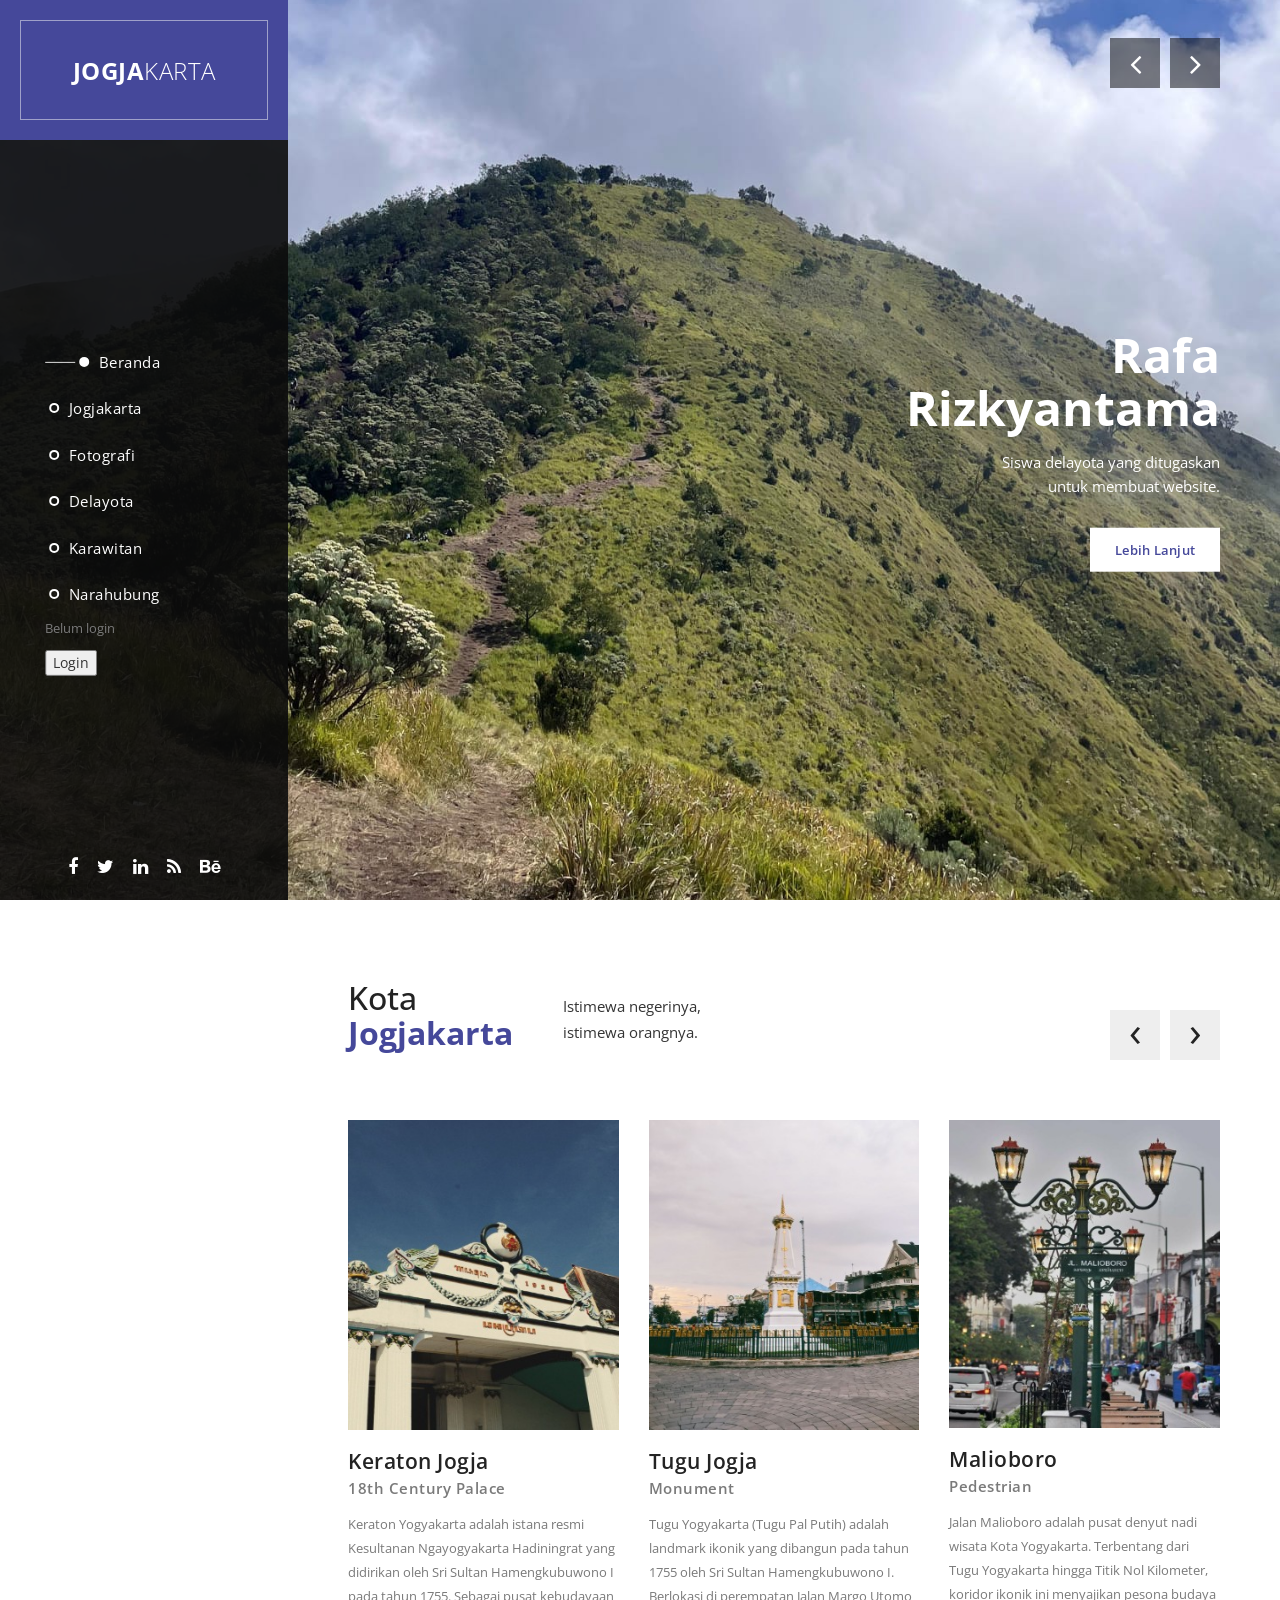
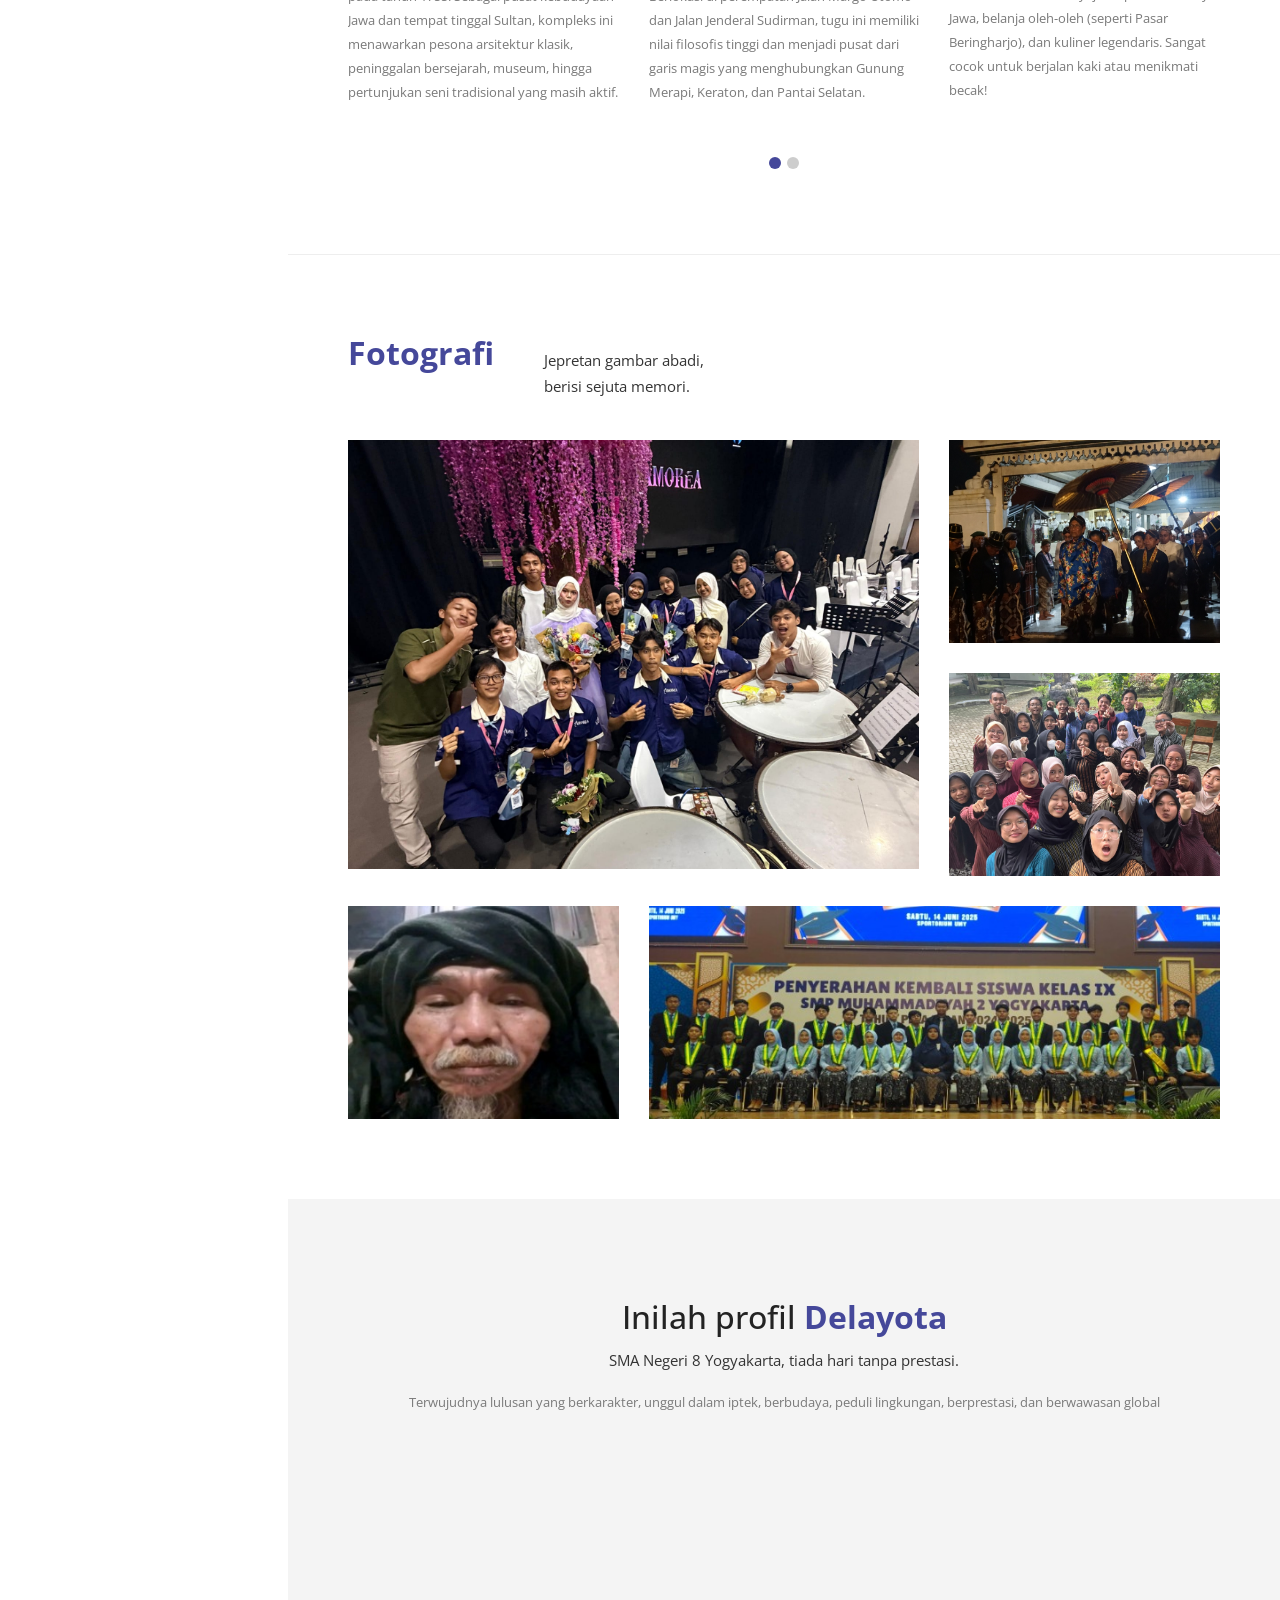
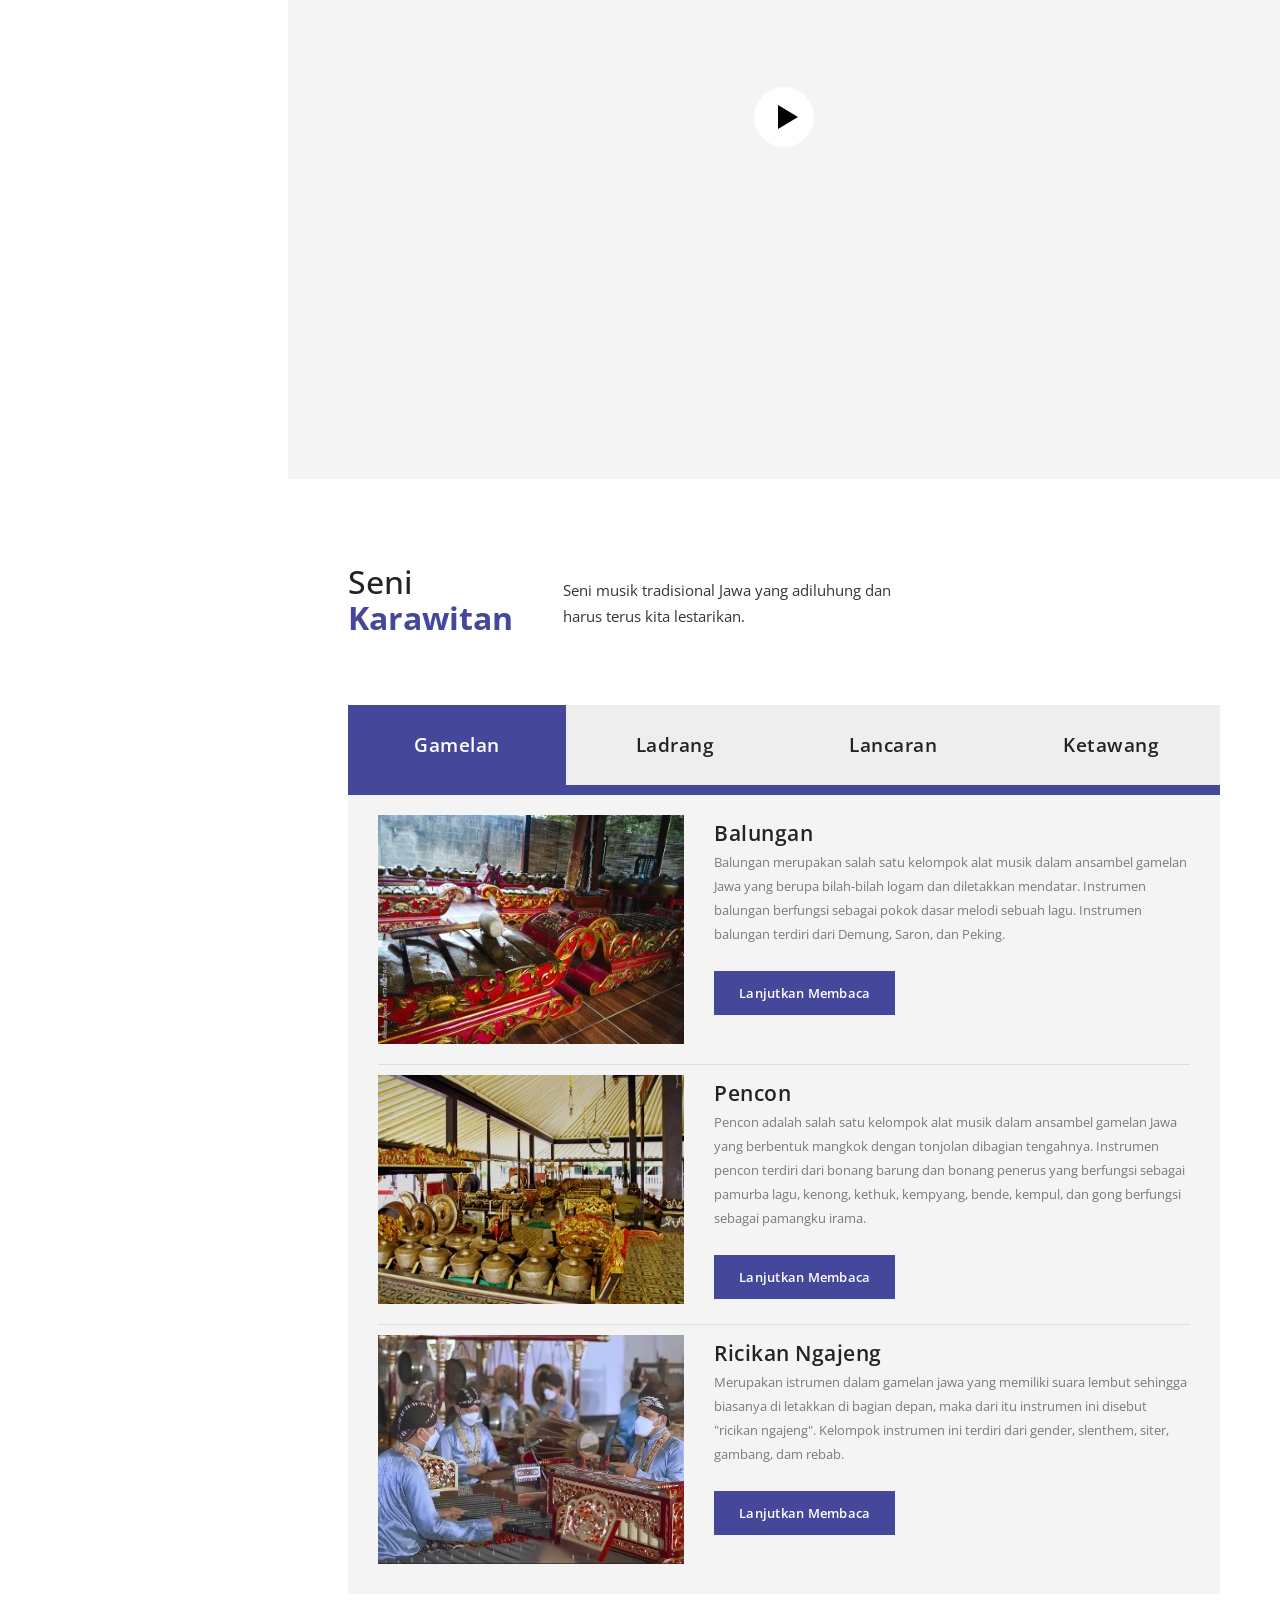
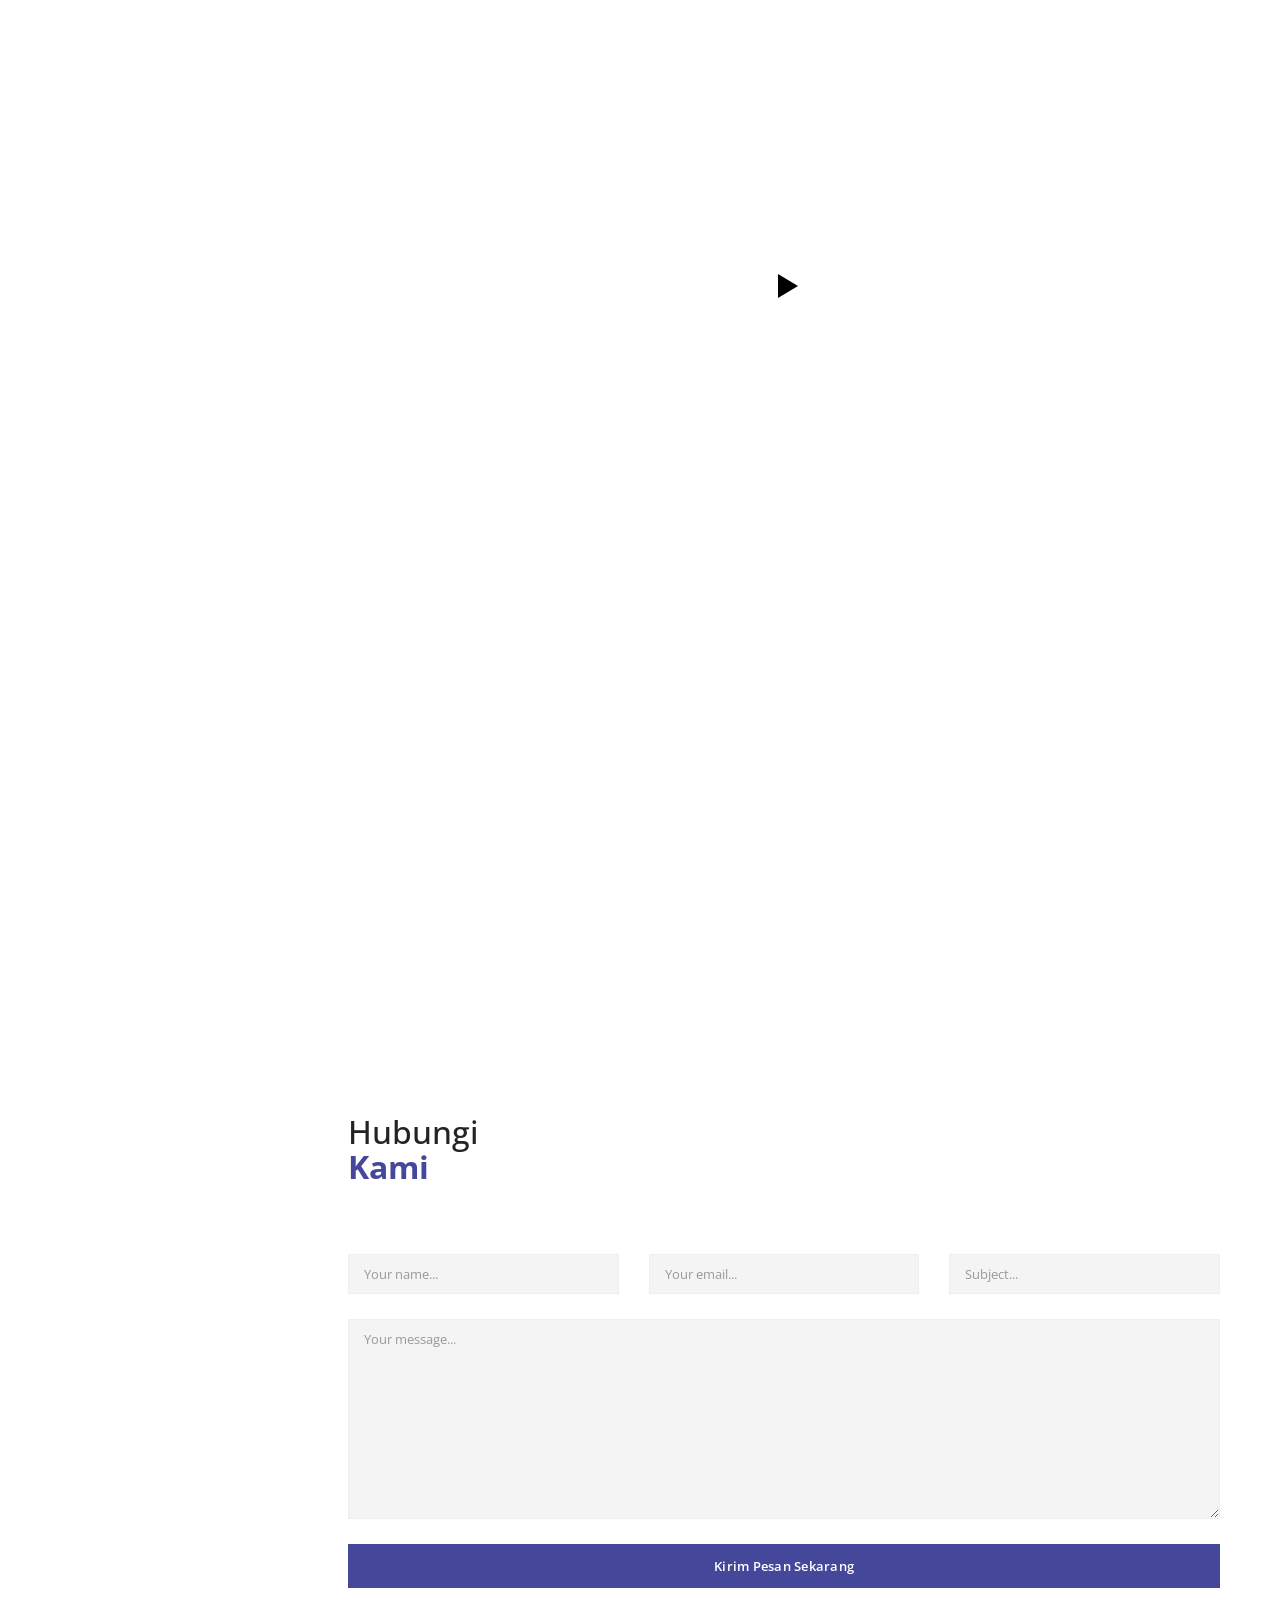
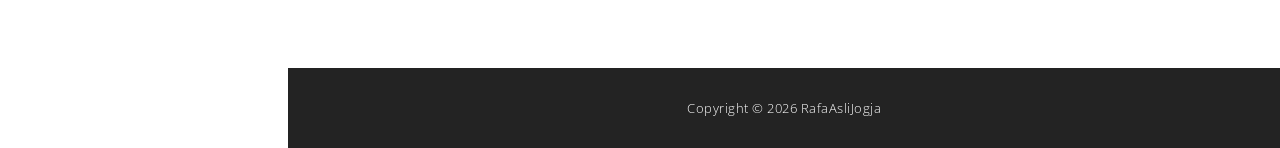
==== index.html @ 8f75efd8 "Update index.html" ====
<!DOCTYPE html>
<html>
    <head>
        <meta charset="utf-8">
        <meta http-equiv="X-UA-Compatible" content="IE=edge,chrome=1">
        <title>RafaAsliJogja</title>
        <link rel="icon" type="image/png" href="img/muhammadiyahhijau.png">
		
        <meta name="description" content="">
        <meta name="viewport" content="width=device-width, initial-scale=1">
        <link rel="apple-touch-icon" href="apple-touch-icon.png">

        <link rel="stylesheet" href="css/bootstrap.min.css">
        <link rel="stylesheet" href="css/bootstrap-theme.min.css">
        <link rel="stylesheet" href="css/fontAwesome.css">
        <link rel="stylesheet" href="css/light-box.css">
        <link rel="stylesheet" href="css/owl-carousel.css">
        <link rel="stylesheet" href="css/templatemo-style.css">

        <link href="https://fonts.googleapis.com/css?family=Open+Sans:300,400,600,700,800" rel="stylesheet">

        <script src="js/vendor/modernizr-2.8.3-respond-1.4.2.min.js"></script>
    </head>

<body>



        <header class="nav-down responsive-nav hidden-lg hidden-md">
            <button type="button" id="nav-toggle" class="navbar-toggle" data-toggle="collapse" data-target="#main-nav">
                <span class="sr-only">Toggle navigation</span>
                <span class="icon-bar"></span>
                <span class="icon-bar"></span>
                <span class="icon-bar"></span>
            </button>
            <!--/.navbar-header-->
            <div id="main-nav" class="collapse navbar-collapse">
                <nav>
                    <ul class="nav navbar-nav">
                        <li><a href="#top">Beranda</a></li>
                        <li><a href="#featured">Jogjakarta</a></li>
                        <li><a href="#projects">Fotografi</a></li>
                        <li><a href="#video">Delayota</a></li>
                        <li><a href="#blog">Karawitan</a></li>
						<li><a href="#contact">Nara Hubung</a></li>
                    </ul>
                </nav>
            </div>
        </header>

        <div class="sidebar-navigation hidde-sm hidden-xs">
            <div class="logo">
                <a href="#">Jogja<em>karta</em></a>
            </div>
            <nav>
                <ul>
                    <li>
                        <a href="#top">
                            <span class="rect"></span>
                            <span class="circle"></span>
                            Beranda
                        </a>
                    </li>
                    <li>
                        <a href="#featured">
                            <span class="rect"></span>
                            <span class="circle"></span>
                            Jogjakarta
                        </a>
                    </li>
                    <li>
                        <a href="#projects">
                            <span class="rect"></span>
                            <span class="circle"></span>
                            Fotografi
                        </a>
                    </li>
                    <li>
                        <a href="#video">
                            <span class="rect"></span>
                            <span class="circle"></span>
                            Delayota
                        </a>
                    </li>
                    <li>
                        <a href="#blog">
                            <span class="rect"></span>
                            <span class="circle"></span>
                            Karawitan
                        </a>
                    </li>
                    <li>
                        <a href="#contact">
                            <span class="rect"></span>
                            <span class="circle"></span>
                            Narahubung
                        </a>
                    </li>
					<p id="userInfo">Belum login</p>
					<div id="authArea">
						<button onclick="goLogin()" class="naav-cta">Login</button>
					</div>
				</ul>
            </nav>
            <ul class="social-icons">
                <li><a href="#"><i class="fa fa-facebook"></i></a></li>
                <li><a href="#"><i class="fa fa-twitter"></i></a></li>
                <li><a href="#"><i class="fa fa-linkedin"></i></a></li>
                <li><a href="#"><i class="fa fa-rss"></i></a></li>
                <li><a href="#"><i class="fa fa-behance"></i></a></li>
            </ul>
        </div>

        <div class="slider">
            <div class="Modern-Slider content-section" id="top">
                <!-- Item -->
                <div class="item item-1">
                    <div class="img-fill">
                    <div class="image"></div>
                    <div class="info">
                        <div>
                          <h1>Rafa<br>Rizkyantama</h1>
                          <p>Siswa delayota yang ditugaskan
							  <br>untuk membuat website.</p>
                          <div class="white-button button">
                              <a href="#featured">Lebih lanjut</a>
                          </div>
                        </div>
                        </div>
                    </div>
                </div>
                <!-- // Item -->
                <!-- Item -->
                <div class="item item-2">
                    <div class="img-fill">
                        <div class="image"></div>
                        <div class="info">
                        <div>
                          <h1>Memayu Hayuning<br>Bawana</h1>
                          <p>Sebuah pandangan hidup orang Jawa.</p>
                          
                          <div class="white-button button">
                              <a href="#featured">Lebih lanjut</a>
                          </div>
                        </div>
                        </div>
                    </div>
                </div>
                <!-- // Item -->
                <!-- Item -->
                <div class="item item-3">
                    <div class="img-fill">
                        <div class="image"></div>
                        <div class="info">
                        <div>
                          <h1>Delayota</h1>
                          <p>Sekolahku tercinta</p>
                          
                          <div class="white-button button">
                              <a href="#featured">Lebih lanjut</a>
                          </div>
                        </div>
                        </div>
                    </div>
                </div>
                <!-- // Item -->
            </div>
        </div>


        <div class="page-content">
            <section id="featured" class="content-section">
                <div class="section-heading">
                    <h1>Kota<br><em>Jogjakarta</em></h1>
                    <p>Istimewa negerinya, 
                    <br>istimewa orangnya.</p>
                </div>
                <div class="section-content">
                    <div class="owl-carousel owl-theme">
                        <div class="item">
                            <div class="image">
                                <img src="img/keraton.jpg" alt="">
                                <div class="featured-button button">
                                    <a href="#projects">Lanjutkan membaca</a>
                                </div>
                            </div>
                            <div class="text-content">
                                <h4>Keraton Jogja</h4>
                                <span>18th Century Palace</span>
                                <p>Keraton Yogyakarta adalah istana resmi Kesultanan Ngayogyakarta Hadiningrat yang didirikan oleh Sri Sultan Hamengkubuwono I pada tahun 1755. Sebagai pusat kebudayaan Jawa dan tempat tinggal Sultan, kompleks ini menawarkan pesona arsitektur klasik, peninggalan bersejarah, museum, hingga pertunjukan seni tradisional yang masih aktif.</p>
                            </div>
                        </div>
                        <div class="item">
                            <div class="image">
                                <img src="img/tugu.jpg" alt="">
                                <div class="featured-button button">
                                    <a href="#projects">Lanjutkan membaca</a>
                                </div>
                            </div>
                            <div class="text-content">
                                <h4>Tugu Jogja</h4>
                                <span>Monument</span>
                                <p>Tugu Yogyakarta (Tugu Pal Putih) adalah landmark ikonik yang dibangun pada tahun 1755 oleh Sri Sultan Hamengkubuwono I. Berlokasi di perempatan Jalan Margo Utomo dan Jalan Jenderal Sudirman, tugu ini memiliki nilai filosofis tinggi dan menjadi pusat dari garis magis yang menghubungkan Gunung Merapi, Keraton, dan Pantai Selatan.</p>
                            </div>
                        </div>
                        <div class="item">
                            <div class="image">
                                <img src="img/malioboro.jpg" alt="">
                                <div class="featured-button button">
                                    <a href="#projects">Lanjutkan membaca</a>
                                </div>
                            </div>
                            <div class="text-content">
                                <h4>Malioboro</h4>
                                <span>Pedestrian</span>
                                <p>Jalan Malioboro adalah pusat denyut nadi wisata Kota Yogyakarta. Terbentang dari Tugu Yogyakarta hingga Titik Nol Kilometer, koridor ikonik ini menyajikan pesona budaya Jawa, belanja oleh-oleh (seperti Pasar Beringharjo), dan kuliner legendaris. Sangat cocok untuk berjalan kaki atau menikmati becak!</p>
                            </div>
                        </div>
                        <div class="item">
                            <div class="image">
                                <img src="img/tamansari.jpg" alt="">
                                <div class="featured-button button">
                                    <a href="#projects">Lanjutkan membaca</a>
                                </div>
                            </div>
                            <div class="text-content">
                                <h4>Taman Sari</h4>
                                <span>18th Century Water Palace</span>
                                <p>Istana air megah milik Kesultanan Yogyakarta yang memadukan arsitektur Jawa dan Portugis. Terkenal dengan pemandian kuno yang estetik, lorong bawah tanah yang eksotis, dan Masjid Bawah Tanah (Sumur Gumuling) yang sangat ikonis.</p>
                            </div>
                        </div>
                        <div class="item">
                            <div class="image">
                                <img src="img/vredeburg.jpg" alt="">
                                <div class="featured-button button">
                                    <a href="#projects">Lanjutkan membaca</a>
                                </div>
                            </div>
                            <div class="text-content">
                                <h4>Benteng Vredeburg</h4>
                                <span>Old Dutch Fort</span>
                                <p>Benteng peninggalan era kolonial Belanda yang berdiri megah di ujung Jalan Malioboro. Kini berfungsi sebagai museum yang menyajikan diorama sejarah perjuangan nasional Indonesia, lengkap dengan arsitektur klasik Eropa yang masih terawat asli.</p>
                            </div>
                        </div>
                    </div>
                </div>
            </section>
            <section id="projects" class="content-section">
                <div class="section-heading">
                    <h1><em>Fotografi</em></h1>
                    <p>Jepretan gambar abadi, 
                    <br>berisi sejuta memori.</p>
                </div>
                <div class="section-content">
                    <div class="masonry">
                        <div class="row">
                            <div class="item">
                                <div class="col-md-8">
                                    <a href="img/amorea.jpg" data-lightbox="image"><img src="img/amorea.jpg" alt="image 1"></a>
                                </div>
                            </div>
                            <div class="item second-item">
                                <div class="col-md-4">
                                    <a href="img/ngarsadalem.jpg" data-lightbox="image"><img src="img/ngarsadalem.jpg" alt="image 2"></a>
                                </div>
                            </div>
                            <div class="item">
                                <div class="col-md-4">
                                    <a href="img/gagrak.jpg" data-lightbox="image"><img src="img/gagrak.jpg" alt="image 3"></a>
                                </div>
                            </div>
                            <div class="item">
                                <div class="col-md-4">
                                    <a href="img/mamagufron.jpg" data-lightbox="image"><img src="img/mamagufron.jpg" alt="image 4"></a>
                                </div>
                            </div>
                            <div class="item">
                                <div class="col-md-8">
                                    <a href="img/wisuda_big.jpg" data-lightbox="image"><img src="img/wisudasmp.jpg" alt="image 5"></a>
                                </div>
                            </div>
                        </div>
                    </div>
                </div>            
            </section>
            <section id="video" class="content-section">
                <div class="row">
                    <div class="col-md-12">
                        <div class="section-heading">
                            <h1>Inilah profil <em>Delayota</em></h1>
                            <p>SMA Negeri 8 Yogyakarta, tiada hari tanpa prestasi.</p>
                        </div>
                        <div class="text-content">
                            <p>Terwujudnya lulusan yang berkarakter, unggul dalam iptek, berbudaya, peduli lingkungan, berprestasi, dan berwawasan global</p>
                        </div>
                    </div>
                    <div class="col-md-12">
                        <div class="box-video">
                                <div class="bt-play">Play</div>
                            <div class="video-container">
                                <iframe width="100%" height="520" src="https://www.youtube.com/embed/8gsAJrevSaI?si=qlnhA1T70eA7oLqm" frameborder="0" allowfullscreen="allowfullscreen"></iframe>
                            </div>
                        </div>
                    </div>
            </section>
            <section id="blog" class="content-section">
                <div class="section-heading">
                    <h1>Seni<br><em>Karawitan</em></h1>
                    <p>Seni musik tradisional Jawa yang adiluhung dan
                    <br>harus terus kita lestarikan.</p>
				</div>
                <div class="section-content">
                    <div class="tabs-content">
                        <div class="wrapper">
                            <ul class="tabs clearfix" data-tabgroup="first-tab-group">
                              <li><a href="#tab1" class="active">Gamelan</a></li>
                              <li><a href="#tab2">Ladrang</a></li>
                              <li><a href="#tab3">Lancaran</a></li>
                              <li><a href="#tab4">Ketawang</a></li>
                            </ul>
                            <section id="first-tab-group" class="tabgroup">
                                <div id="tab1">
                                    <ul>
                                        <li>
                                            <div class="item">
                                                <img src="img/balungan.jpg" alt="">
                                                <div class="text-content">
                                                    <h4>Balungan</h4>
                                                    
                                                    <p>Balungan merupakan salah satu kelompok alat musik dalam ansambel gamelan Jawa yang berupa bilah-bilah logam dan diletakkan mendatar. Instrumen balungan berfungsi sebagai pokok dasar melodi sebuah lagu. Instrumen balungan terdiri dari Demung, Saron, dan Peking.</p>
                                                    
                                                    <div class="accent-button button">
                                                        <a href="#contact">lanjutkan membaca</a>
                                                    </div>
                                                </div>
                                            </div>
                                        </li>
                                        <li>
                                            <div class="item">
                                                <img src="img/pencon.jpg" alt="">
                                                <div class="text-content">
                                                    <h4>Pencon</h4>
                                                    
                                                    <p>Pencon adalah salah satu kelompok alat musik dalam ansambel gamelan Jawa yang berbentuk mangkok dengan tonjolan dibagian tengahnya. Instrumen pencon terdiri dari bonang barung dan bonang penerus yang berfungsi sebagai pamurba lagu, kenong, kethuk, kempyang, bende, kempul, dan gong berfungsi sebagai pamangku irama.</p>
                                                    
                                                    <div class="accent-button button">
                                                        <a href="#contact">lanjutkan membaca</a>
                                                    </div>
                                                </div>
                                            </div>
                                        </li>
                                        <li>
                                            <div class="item">
                                                <img src="img/ricikan_ngajeng.jpg" alt="">
                                                <div class="text-content">
                                                    <h4>Ricikan Ngajeng</h4>
                                                    
                                                    <p>Merupakan istrumen dalam gamelan jawa yang memiliki suara lembut sehingga biasanya di letakkan di bagian depan, maka dari itu instrumen ini disebut "ricikan ngajeng". Kelompok instrumen ini terdiri dari gender, slenthem, siter, gambang, dam rebab.</p>
                                                    
                                                    <div class="accent-button button">
                                                        <a href="#contact">lanjutkan membaca</a>
                                                    </div>
                                                </div>
                                            </div>
                                        </li>
                                    </ul>
                                </div>
                                <div id="tab2">
                                    <ul>
                                        <li>
                                            <div class="item">
                                                <img src="img/blog_3.jpg" alt="">
                                                <div class="text-content">
                                                    <h4>Ladrang Wilujeng</h4>
                                                    
                                                    <p>Ladrang wilujeng atau Ladrang Slamet merupakan salah satu gending yang populer dalam seni karawitan Jawa. Ladrang Wilujeng biasanya di mainkan pada awal dimulainya suatu acara. Ladrang Wilujeng memiliki makna sebagai doa dan harapan atas keselamatan dan kelancaran suatu acara dari awal sampai akhir.</p>
                                                    
                                                    <div class="accent-button button">
                                                        <a href="#contact">Lanjutkan membaca</a>
                                                    </div>
                                                </div>
                                            </div>
                                        </li>
                                        <li>
                                            <div class="item">
                                                <img src="img/blog_1.jpg" alt="">
                                                <div class="text-content">
                                                    <h4>Ladrang Kumandhang</h4>
                                                    
                                                    <p>Ladrang Kumandhang merupakan salah satu Gendhing Soran gagrag(gaya) Yogyakarta, yaitu gendhing yang dimainkan dengan volume keras(soran) dan energik. Ladrang Kumandhang biasa dimainkan pada pembukaan pertunjukan wayang atau pembuka suatu acara.</p>
                                                    
                                                    <div class="accent-button button">
                                                        <a href="#contact">Lanjutkan membaca</a>
                                                    </div>
                                                </div>
                                            </div>
                                        </li>
                                        <li>
                                            <div class="item">
                                                <img src="img/blog_2.jpg" alt="">
                                                <div class="text-content">
                                                    <h4>Ladrang Ayun-Ayun Gobyog</h4>
                                                    
                                                    <p>Ladrang Ayun-Ayun Gobyog merupakan gendhing untuk iringan tari Golek Ayun-Ayun gagrak(gaya) Yogyakarta. Gending ini menyimbolkan fase peralihan seorang gadis remaja menuju kedewasaan yang anggun.</p>
                                                    
                                                    <div class="accent-button button">
                                                        <a href="#contact">Lanjutkan membaca</a>
                                                    </div>
                                                </div>
                                            </div>
                                        </li>
                                    </ul>
                                </div>
                                <div id="tab3">
                                    <ul>
                                        <li>
                                            <div class="item">
                                                <img src="img/blog_2.jpg" alt="">
                                                <div class="text-content">
                                                    <h4>Lancaran Manyar Sewu</h4>
                                                    <span>26 May 2018</span>
                                                    <p>Nam vel egestas nisi. Nullam lobortis magna at enim venenatis luctus. Nam finibus, mauris eu dictum iaculis, dolor tortor cursus quam, in volutpat augue lectus sed magna. Integer mollis lorem quis ipsum maximus finibus.</p>
                                                    
                                                    <div class="accent-button button">
                                                        <a href="#contact">Continue Reading</a>
                                                    </div>
                                                </div>
                                            </div>
                                        </li>
                                        <li>
                                            <div class="item">
                                                <img src="img/blog_1.jpg" alt="">
                                                <div class="text-content">
                                                    <h4>Lancaran Jogja Istimewa</h4>
                                                    <span>22 May 2018</span>
                                                    <p>Nam vel egestas nisi. Nullam lobortis magna at enim venenatis luctus. Nam finibus, mauris eu dictum iaculis, dolor tortor cursus quam, in volutpat augue lectus sed magna. Integer mollis lorem quis ipsum maximus finibus.</p>
                                                    
                                                    <div class="accent-button button">
                                                        <a href="#contact">Continue Reading</a>
                                                    </div>
                                                </div>
                                            </div>
                                        </li>
                                        <li>
                                            <div class="item">
                                                <img src="img/blog_3.jpg" alt="">
                                                <div class="text-content">
                                                    <h4>Lancaran Kuwi Opo Kuwi</h4>
                                                    <span>8 May 2018</span>
                                                    <p>Nam vel egestas nisi. Nullam lobortis magna at enim venenatis luctus. Nam finibus, mauris eu dictum iaculis, dolor tortor cursus quam, in volutpat augue lectus sed magna. Integer mollis lorem quis ipsum maximus finibus.</p>
                                                    
                                                    <div class="accent-button button">
                                                        <a href="#contact">Continue Reading</a>
                                                    </div>
                                                </div>
                                            </div>
                                        </li>
                                    </ul>
                                </div>
                                <div id="tab4">
                                    <ul>
                                        <li>
                                            <div class="item">
                                                <img src="img/blog_1.jpg" alt="">
                                                <div class="text-content">
                                                    <h4>Ketawang Ibu Pretiwi</h4>
                                                   
                                                    <p>Nam vel egestas nisi. Nullam lobortis magna at enim venenatis luctus. Nam finibus, mauris eu dictum iaculis, dolor tortor cursus quam, in volutpat augue lectus sed magna. Integer mollis lorem quis ipsum maximus finibus.</p>
                                                    
                                                    <div class="accent-button button">
                                                        <a href="#contact">Lanjutkan membaca</a>
                                                    </div>
                                                </div>
                                            </div>
                                        </li>                                
                                        <li>
                                            <div class="item">
                                                <img src="img/blog_3.jpg" alt="">
                                                <div class="text-content">
                                                    <h4>Ketawang Ilir-Ilir</h4>
                                                    
                                                    <p>Nam vel egestas nisi. Nullam lobortis magna at enim venenatis luctus. Nam finibus, mauris eu dictum iaculis, dolor tortor cursus quam, in volutpat augue lectus sed magna. Integer mollis lorem quis ipsum maximus finibus.</p>
                                                    
                                                    <div class="accent-button button">
                                                        <a href="#contact">Lanjutkan membaca</a>
                                                    </div>
                                                </div>
                                            </div>
                                        </li>
                                        <li>
                                            <div class="item">
                                                <img src="img/blog_2.jpg" alt="">
                                                <div class="text-content">
                                                    <h4>Ketawang Mijil Wigaringtyas</h4>
                                                    
                                                    <p>Nam vel egestas nisi. Nullam lobortis magna at enim venenatis luctus. Nam finibus, mauris eu dictum iaculis, dolor tortor cursus quam, in volutpat augue lectus sed magna. Integer mollis lorem quis ipsum maximus finibus.</p>
                                                    
                                                    <div class="accent-button button">
                                                        <a href="#contact">Lanjutkan membaca</a>
                                                    </div>
                                                </div>
                                            </div>
                                        </li>
                                    </ul>
                                </div>
                            </section> 
                        </div>
                    </div>
                </div>				
                    <div class="col-md-12">
                        <div class="box-video">
                                <div class="bt-play">Play</div>
                            <div class="video-container">
                                <iframe width="100%" height="520" src="https://www.youtube.com/embed/fCWLRla1lG8?si=0CQw1KH1g1Nfdl5b&amp;controls=0&amp;start=105" title="YouTube video player" frameborder="0" allow="accelerometer; autoplay; clipboard-write; encrypted-media; gyroscope; picture-in-picture; web-share" referrerpolicy="strict-origin-when-cross-origin" allowfullscreen></iframe>
                            </div>
                        </div>
                    </div>
            </section>
            <section id="contact" class="content-section">
                <div id="map">
                
                	<!-- How to change your own map point
                           1. Go to Google Maps
                           2. Click on your location point
                           3. Click "Share" and choose "Embed map" tab
                           4. Copy only URL and paste it within the src="" field below
                    -->
                    <iframe src="https://www.google.com/maps/embed?pb=!1m18!1m12!1m3!1d1079.2291416010846!2d110.39520423513947!3d-7.800545839075874!2m3!1f0!2f0!3f0!3m2!1i1024!2i768!4f13.1!3m3!1m2!1s0x2e7a57669d43fe55%3A0x75fae1bb400d4da5!2sSMA%20Negeri%208%20Yogyakarta!5e1!3m2!1sen!2sid!4v1780048099627!5m2!1sen!2sid" width="100%" height="400px" frameborder="0" style="border:0" allowfullscreen></iframe>
                </div>
                <div id="contact-content">
                    <div class="section-heading">
                        <h1>Hubungi<br><em>Kami</em></h1>
                        
                        
                    </div>
                    <div class="section-content">
                        <form id="contact" action="#" method="post">
                            <div class="row">
                                <div class="col-md-4">
                                  <fieldset>
                                    <input name="name" type="text" class="form-control" id="name" placeholder="Your name..." required="">
                                  </fieldset>
                                </div>
                                <div class="col-md-4">
                                  <fieldset>
                                    <input name="email" type="email" class="form-control" id="email" placeholder="Your email..." required="">
                                  </fieldset>
                                </div>
                                 <div class="col-md-4">
                                  <fieldset>
                                    <input name="subject" type="text" class="form-control" id="subject" placeholder="Subject..." required="">
                                  </fieldset>
                                </div>
                                <div class="col-md-12">
                                  <fieldset>
                                    <textarea name="message" rows="6" class="form-control" id="message" placeholder="Your message..." required=""></textarea>
                                  </fieldset>
                                </div>
                                <div class="col-md-12">
                                  <fieldset>
                                    <button type="submit" id="form-submit" class="btn">Kirim pesan sekarang</button>
                                  </fieldset>
                                </div>
                            </div>
                        </form>
                    </div>
                </div>
            </section>
            <section class="footer">
                <p>Copyright &copy; 2026 RafaAsliJogja</p>
            </section>
        </div>

    <script src="https://ajax.googleapis.com/ajax/libs/jquery/1.11.2/jquery.min.js"></script>
    <script>window.jQuery || document.write('<script src="js/vendor/jquery-1.11.2.min.js"><\/script>')</script>

    <script src="js/vendor/bootstrap.min.js"></script>
    
    <script src="js/plugins.js"></script>
    <script src="js/main.js"></script>

    <script>
        // Hide Header on on scroll down
        var didScroll;
        var lastScrollTop = 0;
        var delta = 5;
        var navbarHeight = $('header').outerHeight();

        $(window).scroll(function(event){
            didScroll = true;
        });

        setInterval(function() {
            if (didScroll) {
                hasScrolled();
                didScroll = false;
            }
        }, 250);

        function hasScrolled() {
            var st = $(this).scrollTop();
            
            // Make sure they scroll more than delta
            if(Math.abs(lastScrollTop - st) <= delta)
                return;
            
            // If they scrolled down and are past the navbar, add class .nav-up.
            // This is necessary so you never see what is "behind" the navbar.
            if (st > lastScrollTop && st > navbarHeight){
                // Scroll Down
                $('header').removeClass('nav-down').addClass('nav-up');
            } else {
                // Scroll Up
                if(st + $(window).height() < $(document).height()) {
                    $('header').removeClass('nav-up').addClass('nav-down');
                }
            }
            
            lastScrollTop = st;
        }
    </script>

    <script src="http://ajax.googleapis.com/ajax/libs/jquery/1.10.2/jquery.min.js" type="text/javascript"></script>
    <script src="login/js/welcome.js"></script>
</body>
</html>
---- css/light-box.css ----
/* LIGHT BOX */

body:after {
  content: url(../img/close.png) url(../img/loading.gif) url(../img/prev.png) url(../img/next.png);
  display: none;
}

body.lb-disable-scrolling {
  overflow: hidden;
}

.lightboxOverlay {
  position: absolute;
  top: 0;
  left: 0;
  z-index: 99999;
  background-color: black;
  filter: progid:DXImageTransform.Microsoft.Alpha(Opacity=80);
  opacity: 0.8;
  display: none;
}

.lightbox {
  position: absolute;
  margin-top: 0%;
  left: 0;
  width: 100%;
  z-index: 100000;
  text-align: center;
  line-height: 0;
  font-weight: normal;
}

.lightbox .lb-image {
  display: block;
  height: auto;
  max-width: inherit;
  max-height: none;
  border-radius: 5px;

  /* Image border */
  border: 10px solid white;
}

.lightbox a img {
  border: none;
}

.lb-outerContainer {
  position: relative;
  *zoom: 1;
  width: 250px;
  height: 250px;
  margin: 0 auto;
  border-radius: 4px;

  /* Background color behind image.
     This is visible during transitions. */
  background-color: white;
}

.lb-outerContainer:after {
  content: "";
  display: table;
  clear: both;
}

.lb-loader {
  position: absolute;
  top: 43%;
  left: 0;
  height: 25%;
  width: 100%;
  text-align: center;
  line-height: 0;
}

.lb-cancel {
  display: block;
  width: 32px;
  height: 32px;
  margin: 0 auto;
  background: url(../img/loading.gif) no-repeat;
}

.lb-nav {
  position: absolute;
  top: 0;
  left: 0;
  height: 100%;
  width: 100%;
  z-index: 10;
}

.lb-container > .nav {
  left: 0;
}

.lb-nav a {
  outline: none;
  background-image: url('[data-uri]');
}

.lb-prev, .lb-next {
  height: 100%;
  cursor: pointer;
  display: block;
}

.lb-nav a.lb-prev {
  width: 34%;
  left: 0;
  float: left;
  background: url(../img/prev.png) left 48% no-repeat;
  filter: progid:DXImageTransform.Microsoft.Alpha(Opacity=0);
  opacity: 0;
  -webkit-transition: opacity 0.6s;
  -moz-transition: opacity 0.6s;
  -o-transition: opacity 0.6s;
  transition: opacity 0.6s;
}

.lb-nav a.lb-prev:hover {
  filter: progid:DXImageTransform.Microsoft.Alpha(Opacity=100);
  opacity: 1;
}

.lb-nav a.lb-next {
  width: 64%;
  right: 0;
  float: right;
  background: url(../img/next.png) right 48% no-repeat;
  filter: progid:DXImageTransform.Microsoft.Alpha(Opacity=0);
  opacity: 0;
  -webkit-transition: opacity 0.6s;
  -moz-transition: opacity 0.6s;
  -o-transition: opacity 0.6s;
  transition: opacity 0.6s;
}

.lb-nav a.lb-next:hover {
  filter: progid:DXImageTransform.Microsoft.Alpha(Opacity=100);
  opacity: 1;
}

.lb-dataContainer {
  margin: 0 auto;
  padding-top: 5px;
  *zoom: 1;
  width: 100%;
  -moz-border-radius-bottomleft: 4px;
  -webkit-border-bottom-left-radius: 4px;
  border-bottom-left-radius: 4px;
  -moz-border-radius-bottomright: 4px;
  -webkit-border-bottom-right-radius: 4px;
  border-bottom-right-radius: 4px;
}

.lb-dataContainer:after {
  content: "";
  display: table;
  clear: both;
}

.lb-data {
  padding: 0 4px;
  color: #ccc;
}

.lb-data .lb-details {
  width: 85%;
  float: left;
  text-align: left;
  line-height: 1.1em;
}

.lb-data .lb-caption {
  font-size: 13px;
  font-weight: bold;
  line-height: 1em;
}

.lb-data .lb-caption a {
  color: #4ae;
}

.lb-data .lb-number {
  margin-top: 15px;
  display: block;
  clear: left;
  padding-bottom: 1em;
  font-size: 13px;
  color: #999999;
}

.lb-data .lb-close {
  display: block;
  float: right;
  width: 30px;
  height: 30px;
  background: url(../img/close.png) top right no-repeat;
  text-align: right;
  outline: none;
  filter: progid:DXImageTransform.Microsoft.Alpha(Opacity=70);
  opacity: 0.7;
  -webkit-transition: opacity 0.2s;
  -moz-transition: opacity 0.2s;
  -o-transition: opacity 0.2s;
  transition: opacity 0.2s;
}

.lb-data .lb-close:hover {
  cursor: pointer;
  filter: progid:DXImageTransform.Microsoft.Alpha(Opacity=100);
  opacity: 1;
}
---- css/owl-carousel.css ----
/**
 * Owl Carousel v2.3.1
 * Copyright 2013-2018 David Deutsch
 * Licensed under: SEE LICENSE IN https://github.com/OwlCarousel2/OwlCarousel2/blob/master/LICENSE
 */
/*
 *  Owl Carousel - Core
 */
.owl-carousel {
  display: none;
  width: 100%;
  -webkit-tap-highlight-color: transparent;
  /* position relative and z-index fix webkit rendering fonts issue */
  position: relative;
  z-index: 1; }
  .owl-carousel .owl-stage {
    position: relative;
    -ms-touch-action: pan-Y;
    touch-action: manipulation;
    -moz-backface-visibility: hidden;
    /* fix firefox animation glitch */ }
  .owl-carousel .owl-stage:after {
    content: ".";
    display: block;
    clear: both;
    visibility: hidden;
    line-height: 0;
    height: 0; }
  .owl-carousel .owl-stage-outer {
    position: relative;
    overflow: hidden;
    /* fix for flashing background */
    -webkit-transform: translate3d(0px, 0px, 0px); }
  .owl-carousel .owl-wrapper,
  .owl-carousel .owl-item {
    -webkit-backface-visibility: hidden;
    -moz-backface-visibility: hidden;
    -ms-backface-visibility: hidden;
    -webkit-transform: translate3d(0, 0, 0);
    -moz-transform: translate3d(0, 0, 0);
    -ms-transform: translate3d(0, 0, 0); }
  .owl-carousel .owl-item {
    position: relative;
    min-height: 1px;
    float: left;
    -webkit-backface-visibility: hidden;
    -webkit-tap-highlight-color: transparent;
    -webkit-touch-callout: none; }
  .owl-carousel .owl-item img {
    display: block;
    width: 100%; }
  .owl-carousel .owl-nav.disabled,
  .owl-carousel .owl-dots.disabled {
    display: none; }
  .owl-carousel .owl-nav .owl-prev,
  .owl-carousel .owl-nav .owl-next,
  .owl-carousel .owl-dot {
    cursor: pointer;
    cursor: hand;
    -webkit-user-select: none;
    -khtml-user-select: none;
    -moz-user-select: none;
    -ms-user-select: none;
    user-select: none; }
  .owl-carousel .owl-nav button.owl-prev,
  .owl-carousel .owl-nav button.owl-next,
  .owl-carousel button.owl-dot {
    background: none;
    color: inherit;
    border: none;
    padding: 0 !important;
    font: inherit; }
  .owl-carousel.owl-loaded {
    display: block; }
  .owl-carousel.owl-loading {
    opacity: 0;
    display: block; }
  .owl-carousel.owl-hidden {
    opacity: 0; }
  .owl-carousel.owl-refresh .owl-item {
    visibility: hidden; }
  .owl-carousel.owl-drag .owl-item {
    -ms-touch-action: none;
        touch-action: none;
    -webkit-user-select: none;
    -moz-user-select: none;
    -ms-user-select: none;
    user-select: none; }
  .owl-carousel.owl-grab {
    cursor: move;
    cursor: grab; }
  .owl-carousel.owl-rtl {
    direction: rtl; }
  .owl-carousel.owl-rtl .owl-item {
    float: right; }

/* No Js */
.no-js .owl-carousel {
  display: block; }

/*
 *  Owl Carousel - Animate Plugin
 */
.owl-carousel .animated {
  animation-duration: 1000ms;
  animation-fill-mode: both; }

.owl-carousel .owl-animated-in {
  z-index: 0; }

.owl-carousel .owl-animated-out {
  z-index: 1; }

.owl-carousel .fadeOut {
  animation-name: fadeOut; }

@keyframes fadeOut {
  0% {
    opacity: 1; }
  100% {
    opacity: 0; } }

/*
 * 	Owl Carousel - Auto Height Plugin
 */
.owl-height {
  transition: height 500ms ease-in-out; }

/*
 * 	Owl Carousel - Lazy Load Plugin
 */
.owl-carousel .owl-item .owl-lazy {
  opacity: 0;
  transition: opacity 400ms ease; }

.owl-carousel .owl-item img.owl-lazy {
  transform-style: preserve-3d; }

/*
 * 	Owl Carousel - Video Plugin
 */
.owl-carousel .owl-video-wrapper {
  position: relative;
  height: 100%;
  background: #000; }

.owl-carousel .owl-video-play-icon {
  position: absolute;
  height: 80px;
  width: 80px;
  left: 50%;
  top: 50%;
  margin-left: -40px;
  margin-top: -40px;
  background: url("owl.video.play.png") no-repeat;
  cursor: pointer;
  z-index: 1;
  -webkit-backface-visibility: hidden;
  transition: transform 100ms ease; }

.owl-carousel .owl-video-play-icon:hover {
  -ms-transform: scale(1.3, 1.3);
      transform: scale(1.3, 1.3); }

.owl-carousel .owl-video-playing .owl-video-tn,
.owl-carousel .owl-video-playing .owl-video-play-icon {
  display: none; }

.owl-carousel .owl-video-tn {
  opacity: 0;
  height: 100%;
  background-position: center center;
  background-repeat: no-repeat;
  background-size: contain;
  transition: opacity 400ms ease; }

.owl-carousel .owl-video-frame {
  position: relative;
  z-index: 1;
  height: 100%;
  width: 100%; }
---- css/templatemo-style.css ----
/* 

Sentra Template

https://templatemo.com/tm-518-sentra

*/

body {
  font-family: 'Open Sans', sans-serif;
}

p {
  font-size: 13px;
  color: #7a7a7a;
  line-height: 24px;
}

.page-content {
  width: 77.5%;
  float: right;
}

.content-section {
  padding-top: 80px;
  position: relative;
  width: 100%;
  display: inline-block;
  height: auto;
  left: 50%;
  text-align: center;
  -webkit-transform: translateX(-50%);
  -moz-transform: translateX(-50%);
  -ms-transform: translateX(-50%);
  -o-transform: translateX(-50%);
  transform: translateX(-50%);
}

.section-heading {
  text-align: left;
  position: relative;
  margin-bottom: 60px;
}

.section-heading h1 {
  margin-top: 0px;
  font-size: 32px;
  color: #232323;
  display: inline-block;
  margin-right: 50px;
}

.section-heading em {
  font-style: normal;
  font-weight: 700;
  color: #45489a;
}

.section-heading p {
  display: inline-block;
  font-size: 15px;
  line-height: 26px;
  color: #343434;
  position: absolute;
  top: 12.5px;
}

.white-button a {
  font-size: 13px;
  font-weight: 600;
  color: #45489a;
  text-transform: capitalize;
  background-color: #fff;
  display: inline-block;
  height: 44px;
  line-height: 44px;
  padding: 0px 25px;
  letter-spacing: 0.25px;
  text-decoration: none;
  transition: all 0.3s;
}

.white-button a:hover {
  background-color: #45489a;
  color: #fff;
}

.accent-button a {
  font-size: 13px;
  font-weight: 600;
  color: #fff;
  text-transform: capitalize;
  background-color: #45489a;
  display: inline-block;
  height: 44px;
  line-height: 44px;
  padding: 0px 25px;
  letter-spacing: 0.25px;
  text-decoration: none;
  transition: all 0.3s;
}

.accent-button a:hover {
  background-color: #fff;
  color: #45489a;
}

header {
    position: fixed;
    top: 0;
    transition: top 0.3s ease-in-out;
    width: 100%;
}

.nav-up {
    top: -75px;
}

/* Responsive Navigation */

.responsive-nav {
  position: fixed;
  z-index: 10;
  width: 100%;
  height: 80px;
  background-color: rgba(250,250,250,.95);
  box-shadow: 0px 5px 15px rgba(0,0,0,0.2);
}

.navbar-toggle {
  position: absolute;
  top: 40%;
  left: 50%;
  display: inline-block;
  -webkit-transform: translateX(-50%) translateY(-50%);
  -moz-transform: translateX(-50%) translateY(-50%);
  -ms-transform: translateX(-50%) translateY(-50%);
  -o-transform: translateX(-50%) translateY(-50%);
  transform: translateX(-50%) translateY(-50%);
}

.navbar-nav {
  margin: 0;
  border: none;
}

#main-nav ul {
  text-align: center;
  background-color: rgba(0,0,0,0.9);
  margin-top: 59px;
  width: 100%;
}
#main-nav ul li {
  margin: 15px 0px;
}
#main-nav ul li:hover {
  background-color: transparent;
}
#main-nav ul li a {
  font-size: 15px;
  text-transform: capitalize;
  color: #fff;
  box-shadow: none;
  border: none;
}

#main-nav ul li a:hover {
  opacity: 0.5;
  background-color: transparent;
}

.navbar-toggle span {
  background-color: #232323;
}


/* Sidebar Style */

.sidebar-navigation {
  width: 22.5%;
  float: left;
  height: 100%;
  position: fixed;
  background-color: rgba(12,12,12,0.9);
  z-index: 10;
}

.sidebar-navigation .logo {
  position: absolute;
  width: 100%;
  height: 140px;
  line-height: 100px;
  background-color: #45489a;
  padding: 20px;
  text-align: center;
}

.sidebar-navigation .logo a {
  text-decoration: none;
  color: #fff;
  font-size: 24px;
  font-weight: 700;
  text-transform: uppercase;
  letter-spacing: 0.5px;
  height: 100px;
  width: 100%;
  display: inline-block;
  border: 1px solid rgba(250,250,250,0.5);
}

.sidebar-navigation .logo em {
  font-style: normal;
  font-weight: 300;
}

.sidebar-navigation nav {
  position: relative;
  top: 60%;
  left: 60%;
  -webkit-transform: translateX(-60%) translateY(-60%);
  -moz-transform: translateX(-60%) translateY(-60%);
  -ms-transform: translateX(-60%) translateY(-60%);
  -o-transform: translateX(-60%) translateY(-60%);
  transform: translateX(-60%) translateY(-60%);
}

.sidebar-navigation ul {
  margin-left: 45px;
  list-style: none;
  padding: 0;
}
.sidebar-navigation li{
  padding: 10px 0;
}
.sidebar-navigation span{
  display: inline-block;
  position:relative;
}
.sidebar-navigation nav a{
  display: inline-block;
  color: #fff;
  margin-top: 5px;
  text-decoration: none!important;
  font-size: 15px;
  letter-spacing: 0.5px;
  text-transform: capitalize;
}
.circle{
  margin-right: 5px;
  height: 10px;
  width: 10px;
  left: 0px;
  top: -1px;
  border-radius: 50%;
  background-color: transparent;
  border: 2px solid #fff;
  transition: all 0.3s;
}
.rect{
  height: 1px;
  width: 0px;
  left: 0;
  bottom: 5.5px;
  background-color: #fff;
  -webkit-transition: -webkit-transform 0.1s, width 0.6s;
  -moz-transition: -webkit-transform 0.1s, width 0.6s;
  transition: transform 0.1s, width 0.6s;
}
.sidebar-navigation nav a:focus {
  color: #fff;
}
.sidebar-navigation nav a:hover, nav .active-section {
  color: #fff;
}
.sidebar-navigation nav a:hover span, nav .active-section span{
  background-color: #ddd;
}
.sidebar-navigation nav .active-section .rect{
  width: 30px;
}
.sidebar-navigation nav .active-section .circle{
  background-color: #fff;
}

.sidebar-navigation .social-icons {
  position: absolute;
  width: 100%;  
  bottom: 10px;
  padding: 0;
  margin: 0;
  text-align: center;
}

.sidebar-navigation .social-icons li {
  display: inline-block;
  margin-right: 15px;
  margin-top: 0px;
  margin-bottom: 0px;
}
.sidebar-navigation .social-icons li:last-child {
  margin-right: 0px;
}

.sidebar-navigation .social-icons li a {
  font-size: 18px;
  color: #fff;
  transition: all 0.5s;
}

.sidebar-navigation .social-icons li a:hover {
  color: #45489a;
}


/* Slider Style */

.slider .content-section {
  padding-top: 0px;
  min-width: 100%;
  min-height: 100vh;
  width: 100%;
  height: 100vh;
  text-align: center;
}

.slider p a {
	color: #FFF;
}
.slider p a:hover {
	color: #FF0;
	text-decoration: none;
}

.Modern-Slider .info {
  text-align: right;
  position: absolute;
  z-index: 10;
  top: 50%;
  right: 60px;
  -webkit-transform: translateY(-50%);
  -moz-transform: translateY(-50%);
  -ms-transform: translateY(-50%);
  -o-transform: translateY(-50%);
  transform: translateY(-50%);
  display: inline-block;
}

.Modern-Slider .info h1 {
  margin-top: 0px;
  margin-bottom: 15px;
  font-size: 48px;
  color: #fff;
  font-weight: 700;
}

.Modern-Slider .info p {
  font-size: 15px;
  color: #fff;
}

.Modern-Slider .info .white-button {
  margin-top: 30px;
}

.Modern-Slider .info .white-button a:focus {
  outline: none;
}

.Modern-Slider .slick-dots {
  opacity: 0;
}

.Modern-Slider .NextArrow{
  outline: none;
  display: none;
  position:absolute;
  top:60px;
  right:60px;
  width:50px;
  height:50px;
  background:rgba(0,0,0,.50);
  border:0 none;
  margin-top:-22.5px;
  text-align:center;
  font:32px/50px FontAwesome;
  color:#FFF;
  z-index:5;
}

.Modern-Slider .NextArrow:before{content:'\f105';}

.Modern-Slider .PrevArrow{
  outline: none;
  position:absolute;
  top:60px;
  right: 120px;
  width:50px;
  height:50px;
  background:rgba(0,0,0,.50);
  border:0 none;
  margin-top:-22.5px;
  text-align:center;
  font:32px/50px FontAwesome;
  color:#FFF;
  z-index:5;
}

.Modern-Slider .item .image {
  width: 100%;
  height: 100vh;
  background-position: center center;
  background-size: cover;
  display: block;
}

.Modern-Slider .item-1 .image {
  background-image: url(../img/slide_1.jpg);
}

.Modern-Slider .item-2 .image {
  background-image: url(../img/slide_2.jpg);
}

.Modern-Slider .item-3 .image {
  background-image: url(../img/slide_3.jpg);
}

.Modern-Slider .PrevArrow:before{content:'\f104';}

.Modern-Slider .item .image {
  animation: zoomin 12s ease-in-out infinite alternate;
  -webkit-animation: zoomin 12s ease-in-out infinite alternate;
}

@keyframes zoomin {
    0% {-webkit-transform: scale(1);}
    100% {-webkit-transform: scale(1.2);}
}

.Modern-Slider {background:transparent;}

/* ==== Slick Slider Css Ruls === */
.slick-slider{position:relative;display:block;-webkit-user-select:none;-moz-user-select:none;-ms-user-select:none;user-select:none;-webkit-touch-callout:none;-khtml-user-select:none;-ms-touch-action:pan-y;touch-action:pan-y;-webkit-tap-highlight-color:transparent}
.slick-list{position:relative;display:block;overflow:hidden;margin:0;padding:0}
.slick-list:focus{outline:none}.slick-list.dragging{cursor:hand}
.slick-slider .slick-track,.slick-slider .slick-list{-webkit-transform:translate3d(0,0,0);-ms-transform:translate3d(0,0,0);transform:translate3d(0,0,0)}
.slick-track{position:relative;top:0;left:0;display:block}
.slick-track:before,.slick-track:after{display:table;content:''}.slick-track:after{clear:both}
.slick-loading .slick-track{visibility:hidden}
.slick-slide{display:none;float:left /* If RTL Make This Right */ ;height:100%;min-height:1px}
.slick-slide.dragging img{pointer-events:none}
.slick-initialized .slick-slide{display:block}
.slick-loading .slick-slide{visibility:hidden}
.slick-vertical .slick-slide{display:block;height:auto;border:1px solid transparent}


/* Featured Style */

#featured {
  padding-left: 60px;
  padding-right: 60px;
  padding-bottom: 80px;
  border-bottom: 1px solid #eee;
}

#featured .section-heading {
  margin-right: 20%;
}

#featured .content-section {
  display: inline-block;
  position: relative;
}

#featured .owl-dots {
  margin-top: 40px;
}

#featured .owl-dots .owl-dot span  {
  width: 12px;
  height: 12px;
  background-color: #cdcdcd!important;
  display: inline-block;
  border-radius: 50%;
  margin: 0 3px;
}

#featured .owl-dots .active span {
  background-color: #45489a!important;
}

#featured .owl-dots button {
  outline: none;
}

#featured .owl-nav {
  position: absolute;
  display: inline-block;
  top: -110px;
  right: 0;
}

#featured .owl-nav button:focus {
  outline: none;
}

#featured .owl-nav .owl-prev span {
  margin-right: 10px;
}

#featured .owl-nav .owl-next span, #featured .owl-nav .owl-prev span {
  outline: none;
  width: 50px;
  height: 50px;
  display: inline-block;
  text-align: center;
  line-height: 42px;
  background-color: #eee;
  color: #232323;
  font-size: 42px;
  transition: all 0.5s;
}

#featured .owl-nav span:hover {
  background-color: #45489a;
  color: #fff;
}

#featured .item {
  text-align: left;
  position: relative;
  z-index: 10;
}

#featured .item .image {
  position: relative;
}

#featured .item .image img {
  width: 100%;
  overflow: hidden;
}

#featured .item .image .featured-button a {
  font-size: 13px;
  font-weight: 600;
  color: #fff;
  text-align: center;
  text-transform: capitalize;
  background-color: rgba(69,72,154, 0.9);
  display: inline-block;
  height: 44px;
  line-height: 44px;
  width: 100%;
  letter-spacing: 0.25px;
  text-decoration: none;
  transition: all 0.5s;
  position: absolute;
  z-index: 9;
  bottom: -44px;
  opacity: 0;
}

#featured .item:hover .featured-button a {
  bottom: 0;
  opacity: 1;
}

#featured .item .text-content {
  padding-top: 20px;
  background-color: #fff;
  position: relative;
  z-index: 10;
}

#featured .item .text-content h4 {
  margin-top: 0px;
  margin-bottom: 5px;
  font-size: 21px;
  font-weight: 600;
  color: #232323;
  letter-spacing: 0.5px;
}

#featured .item .text-content span {
  display: inline-block;
  font-size: 15px;
  font-weight: 600;
  color: #7a7a7a;
  letter-spacing: 0.5px;
  margin-bottom: 12.5px;
}



/* Projects Style */

#projects {
  padding-left: 60px;
  padding-right: 60px;
  padding-bottom: 50px;
}

#projects .masonry {
  position: relative;
  width: 100%;
}

#projects .masonry .item img {
  transition: all 1s;
  width: 100%;
  overflow: hidden;
  margin-bottom: 30px;
}

#projects .masonry .item img:hover {
  opacity: 0.5;
}



/* Video Presentation Style */

#video {
  text-align: center;
  background-color: #f4f4f4;
  padding: 100px 60px;
}

#video .section-heading {
  margin-bottom: 30px;
  text-align: center;
}

#video .section-heading h1 {
  display: block;
  margin: 0px;
}

#video .section-heading p {
  position: relative;
  margin: 0px;
}

#video .accent-button {
  margin-top: 30px;
}

.box-video{
  width: 100%;
  position: relative;
  margin-top: 30px;
  cursor: pointer;
  overflow: hidden;
}

.box-video .bg-video{
  position: absolute;
  top: 0;
  left: 0;
  width: 100%;
  height: 100%;
  background-repeat: no-repeat;
  background-position: center;
  background-size: cover;
  z-index: 2;
}

.box-video .video-container{
  position: relative;
  margin: 0;
  z-index: 1;
}

.box-video .bt-play {
  position: absolute;
  top:50%;
  left:50%;
  margin:-30px 0 0 -30px;
  display: inline-block;
  width: 60px;
  height: 60px;
  background:#fff;
  border-radius: 50%;
  text-indent: -999em;
  cursor: pointer;
  z-index:2;
  -webkit-transition: all .3s ease-out;
  transition: all .3s ease-out;
}
.box-video .bt-play:after {
  content: '';
  position: absolute;
  left: 50%;
  top: 50%;
  height: 0;
  width: 0;
  margin: -12px 0 0 -6px;
  border: solid transparent;
  border-left-color: #000;
  border-width: 12px 20px;
  -webkit-transition: all .3s ease-out;
  transition: all .3s ease-out;
}
.box-video:hover .bt-play {
  transform: scale(1.1);
}

.box-video.open .bg-video{
  visibility: hidden;
  opacity: 0;
  -webkit-transition: all .6s .8s;
  transition: all .6s .8s;  
}
.box-video.open .video-container{
  opacity: 1;
  -webkit-transition: all .6s .8s;
  transition: all .6s .8s;
}




/* Blog Style */

#blog {
  padding-left: 60px;
  padding-right: 60px;
  padding-bottom: 80px;
}

#blog .tabs {
  list-style: none;
  margin: 0px;
  padding: 0px;
  height: 90px;
  width: 100%;
  background-color: #eee;
  border-bottom: 10px solid #45489a;
}

#blog .tabs li {
  display: inline-block;
  text-align: center;
  width: 25%;
  float: left;
  margin: 0;
  padding: 0;
}

#blog .tabs a {
  display: block;
  text-align: center;
  text-decoration: none;
  text-transform: capitalize;
  letter-spacing: 0.5px;
  color: #232323;
  font-size: 19px;
  line-height: 80px;
  font-weight: 600;
  transition: 0.5s;
}

#blog .tabs a:hover {
  color: #45489a;
}


#blog .tabs .active:hover {
  color: #fff;
}

#blog .tabs .active {
  background-color: #45489a;
  color: #fff;
}

.tabgroup {
  background-color: #f4f4f4;
  padding: 20px 30px;
}

.clearfix:after {
  content:"";
  display:table;
  clear:both;
}

#blog .tabgroup ul {
  padding: 0;
  margin: 0;
  list-style: none;
}

#blog .tabgroup ul li {
  display: inline-block;
  text-align: left;
  margin-bottom: 10px;
  padding-bottom: 20px;
  border-bottom: 1px solid #ddd;
}

#blog .tabgroup ul li:last-child {
  border-bottom: none;
  margin-bottom: 0px;
  padding-bottom: 10px;
}

#blog .tabgroup ul li img {
  float: left;
  margin-right: 30px;
  max-width: 100%;
  overflow: hidden;
}
#blog .tabgroup ul li .text-content {
  display: inline;
}

#blog .item .text-content h4 {
  padding-top: 7.5px;
  margin-top: 0px;
  margin-bottom: 5px;
  font-size: 21px;
  font-weight: 600;
  color: #232323;
  letter-spacing: 0.5px;
}

#blog .item .text-content span {
  display: inline-block;
  font-size: 15px;
  font-weight: 600;
  color: #7a7a7a;
  letter-spacing: 0.5px;
  margin-bottom: 15px;
}

#blog .item .text-content .accent-button {
  margin-top: 25px;
}




/* Contact Style */

#contact {
  padding-top: 0px;
}

#contact-content {
  padding: 80px 60px;
}

#contact input {
  border-radius: 0px;
  padding-left: 15px;
  font-size: 13px;
  color: #aaa;
  background-color: #f4f4f4;
  border: 1px solid #eee;
  outline: none;
  box-shadow: none;
  line-height: 40px;
  height: 40px;
  width: 100%;
  margin-bottom: 25px;
}

#contact textarea {
  border-radius: 0px;
  padding-left: 15px;
  padding-top: 10px;
  font-size: 13px;
  color: #aaa;
  background-color: #f4f4f4;
  border: 1px solid #eee;
  outline: none;
  box-shadow: none;
  height: 200px;
  max-height: 250px;
  width: 100%;
  max-width: 100%;
  margin-bottom: 25px;
}

#contact button {
  font-size: 13px;
  border-radius: 0px;
  font-weight: 600;
  color: #fff;
  text-transform: capitalize;
  background-color: #45489a;
  display: inline-block;
  height: 44px;
  line-height: 24px;
  outline: none;
  box-shadow: none;
  width: 100%;
  letter-spacing: 0.25px;
  text-decoration: none;
  transition: all 0.3s;
}

#contact button:hover {
  color: #232323;
  background-color: #f4f4f4;
}



/* Footer Style */

.footer {
  background-color: rgba(12,12,12,0.9);
  height: 80px;
  line-height: 80px;
  display: inline-block;
  text-align: center;
  width: 100%;
}

.footer p {
  margin-bottom: 0px;
  font-size: 13px;
  line-height: 80px;
  color: #fff;
  letter-spacing: 0.5px;
  font-weight: 300;
}

.footer p a {
  text-decoration: none;
  color: #fff;
  font-weight: 600;
}



/* Responsive Style */

@media (max-width: 992px) {

  .responsive-nav {
    display: none;
  }

  .sidebar-navigation .logo a {
    font-size: 18px;
  }

  .sidebar-navigation nav a {
    font-size: 13px;
  }

  .sidebar-navigation nav ul {
    margin-left: 30px;
  }

  .sidebar-navigation .social-icons li a {
    font-size: 15px;
  }

}


@media (max-width: 767px) {

  .responsive-nav {
    display: block;
    height: 60px;
  }

  .page-content {
    width: 100%;
  }

  .Modern-Slider .info {
    text-align: center;
    right: 0px;
    padding: 0px 30px;
  }

  .Modern-Slider .NextArrow{
    outline: none;
    display: none;
    position:absolute;
    top:120px;
    right: 50%;
    transform: translateX(50%);
    margin-right: -30px;
    width:50px;
    height:50px;
    background:rgba(0,0,0,.50);
    border:0 none;
    text-align:center;
    font:32px/50px FontAwesome;
    color:#FFF;
    z-index:5;
  }

  .Modern-Slider .NextArrow:before{content:'\f105';}

  .Modern-Slider .PrevArrow{
    outline: none;
    position:absolute;
    top:120px;
    left: 50%;
    transform: translateX(-50%);
    margin-left: -30px;
    width:50px;
    height:50px;
    background:rgba(0,0,0,.50);
    border:0 none;
    text-align:center;
    font:32px/50px FontAwesome;
    color:#FFF;
    z-index:5;
  }

  

}

@media (max-width: 690px) {

  .section-heading p {
    position: relative;
  }

  #featured {
    padding-left: 15px;
    padding-right: 15px;
  }

  #featured .owl-nav {
    position: absolute;
    display: inline-block;
    top: -220px;
    right: 0;
  }

  #projects {
    padding-left: 15px;
    padding-right: 15px;
  }

  #video {
    padding-left: 15px;
    padding-right: 15px;
  }

  #blog {
    padding-left: 15px;
    padding-right: 15px;
  }

  #blog .tabs a {
    font-size: 13px;
  }

  #blog .tabgroup ul li img {
    float: none;
    width: 100%;
    margin-bottom: 15px;
  }
  #blog .tabgroup ul li .text-content {
    display: block;
  }

  #contact-content {
    padding-left: 15px;
    padding-right: 15px;
  }

}
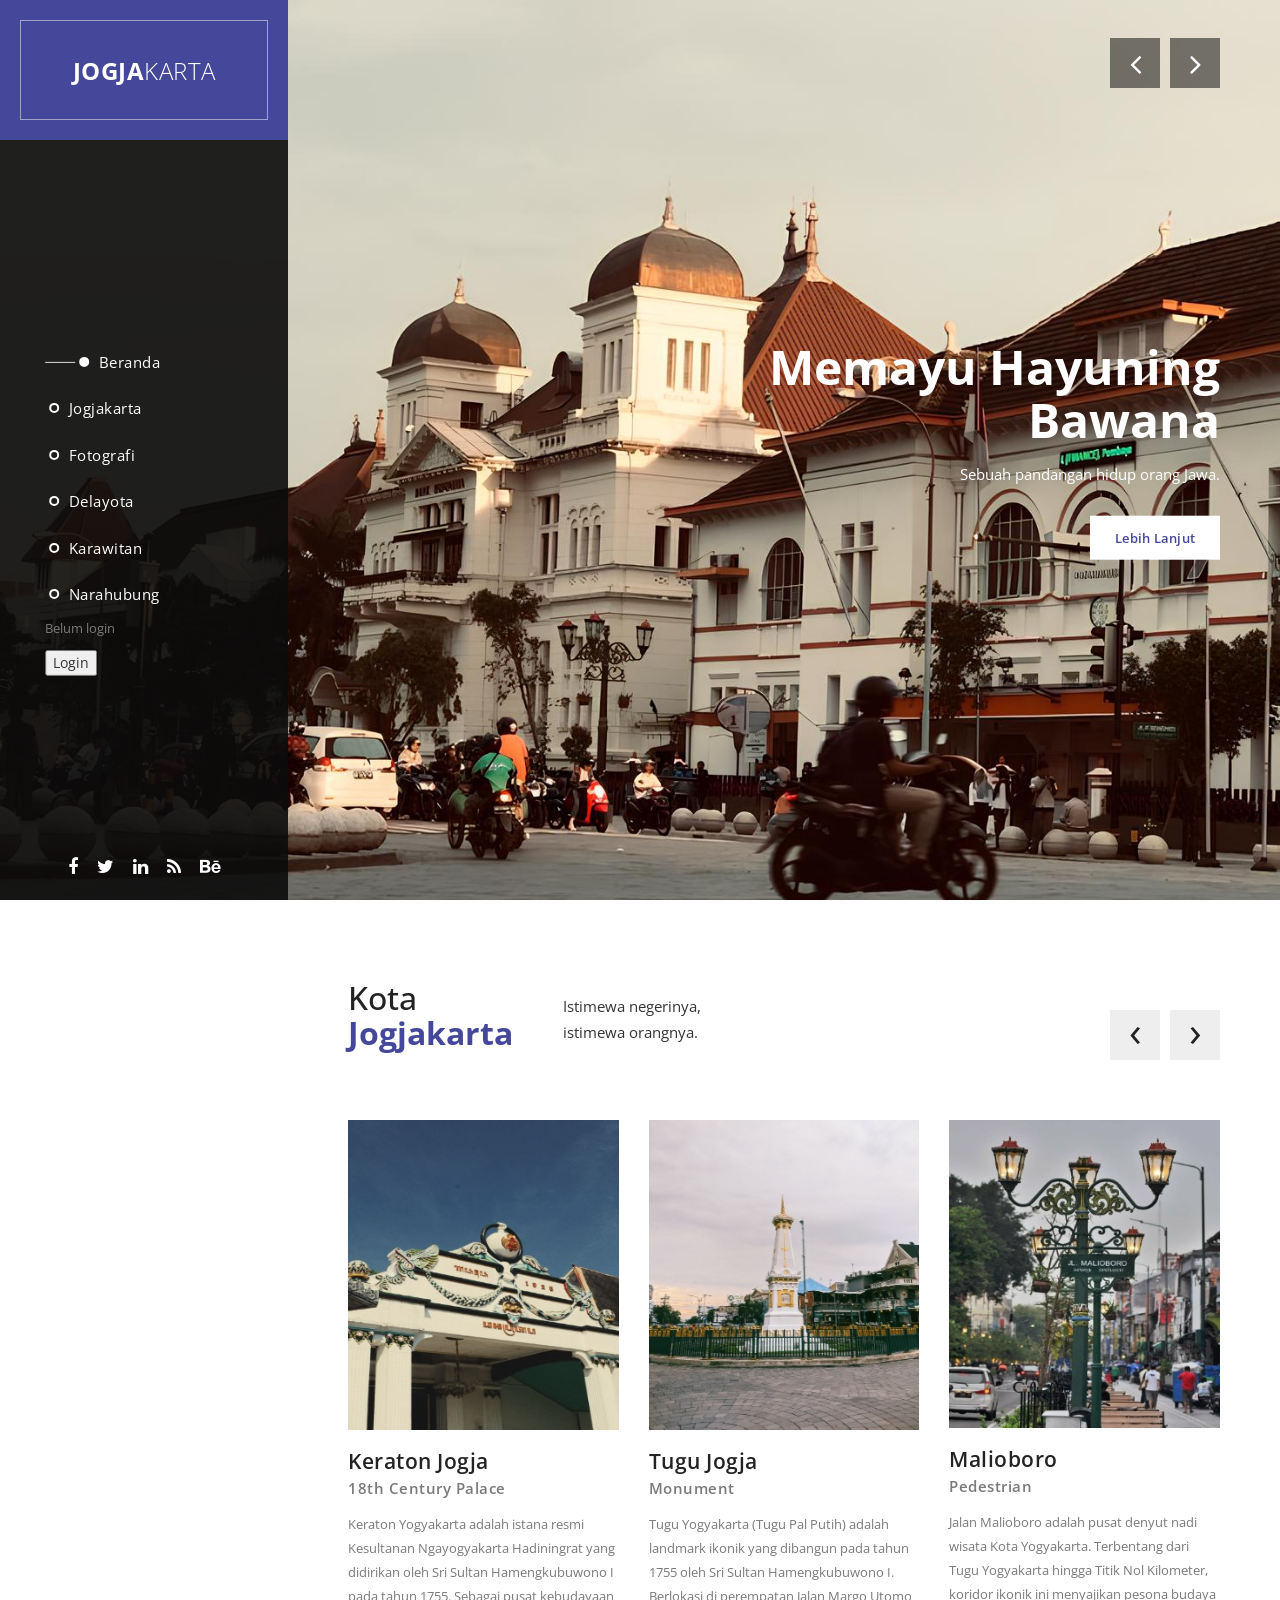
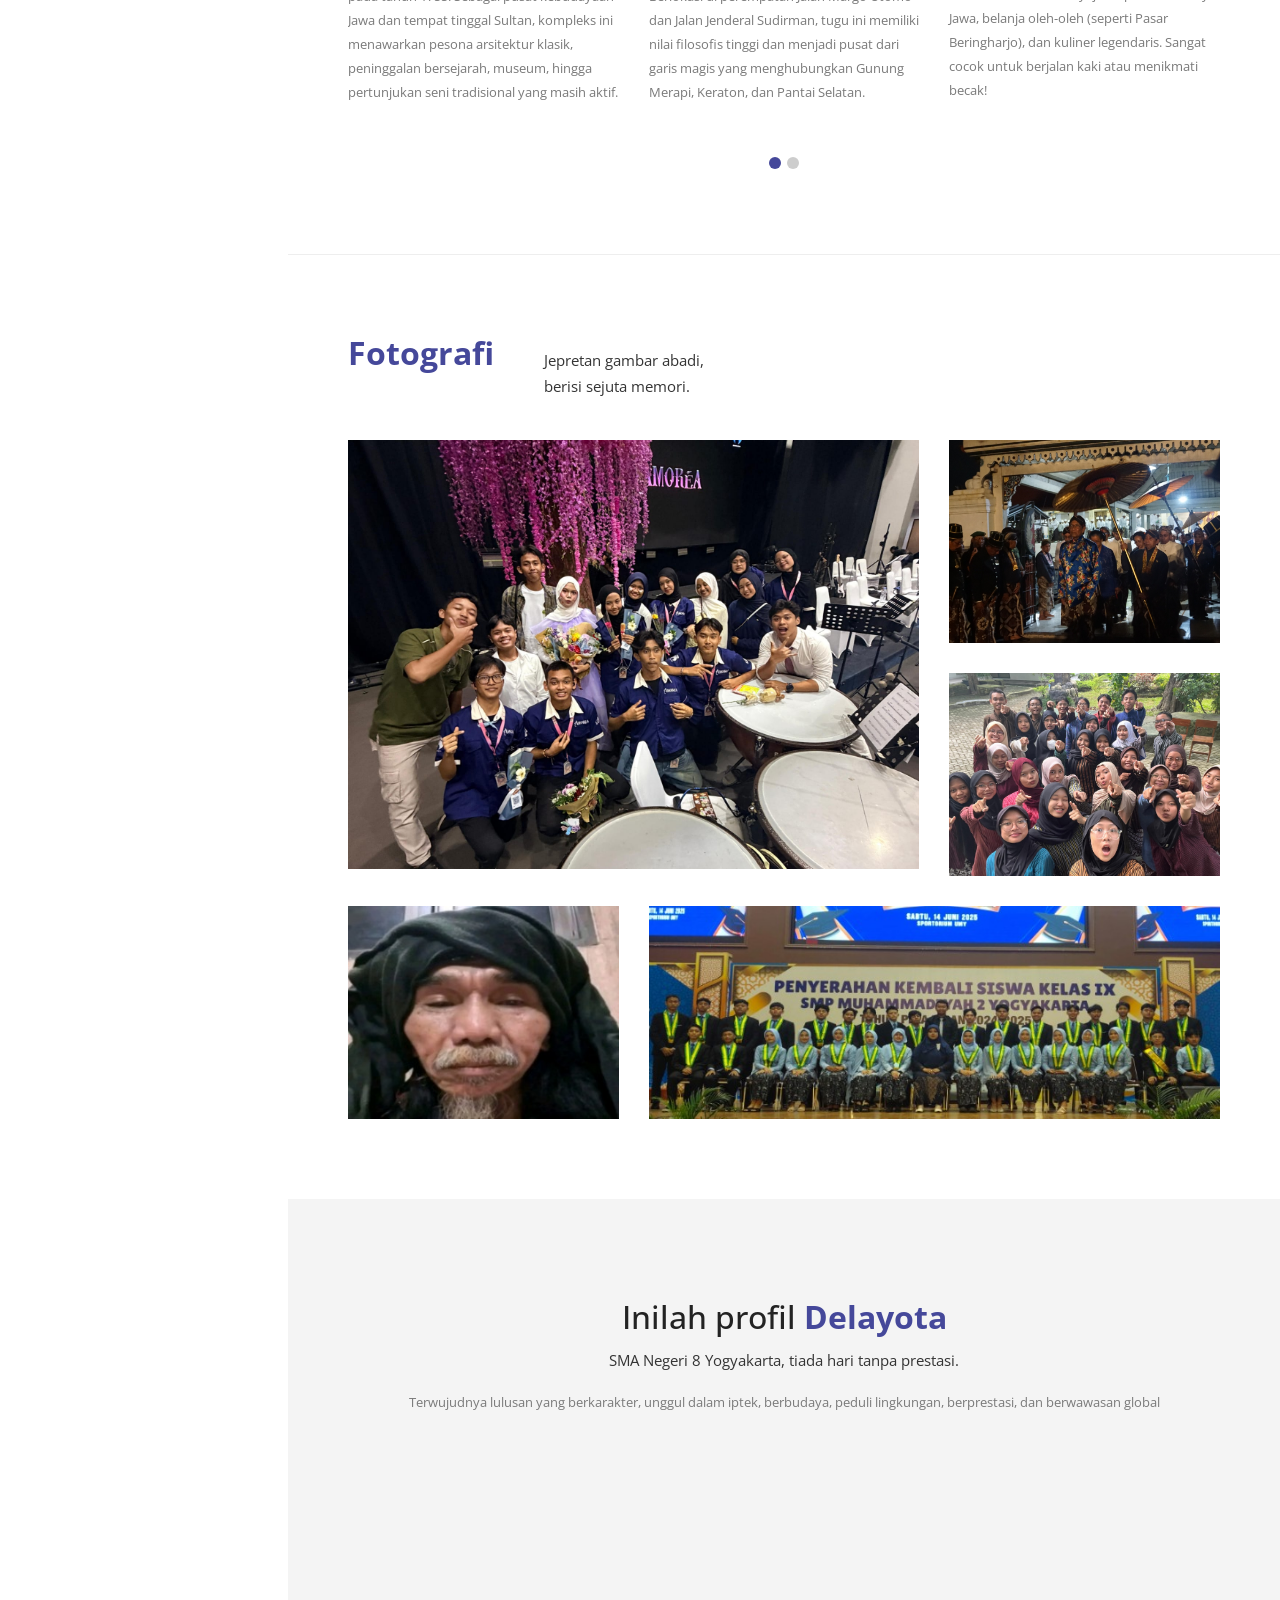
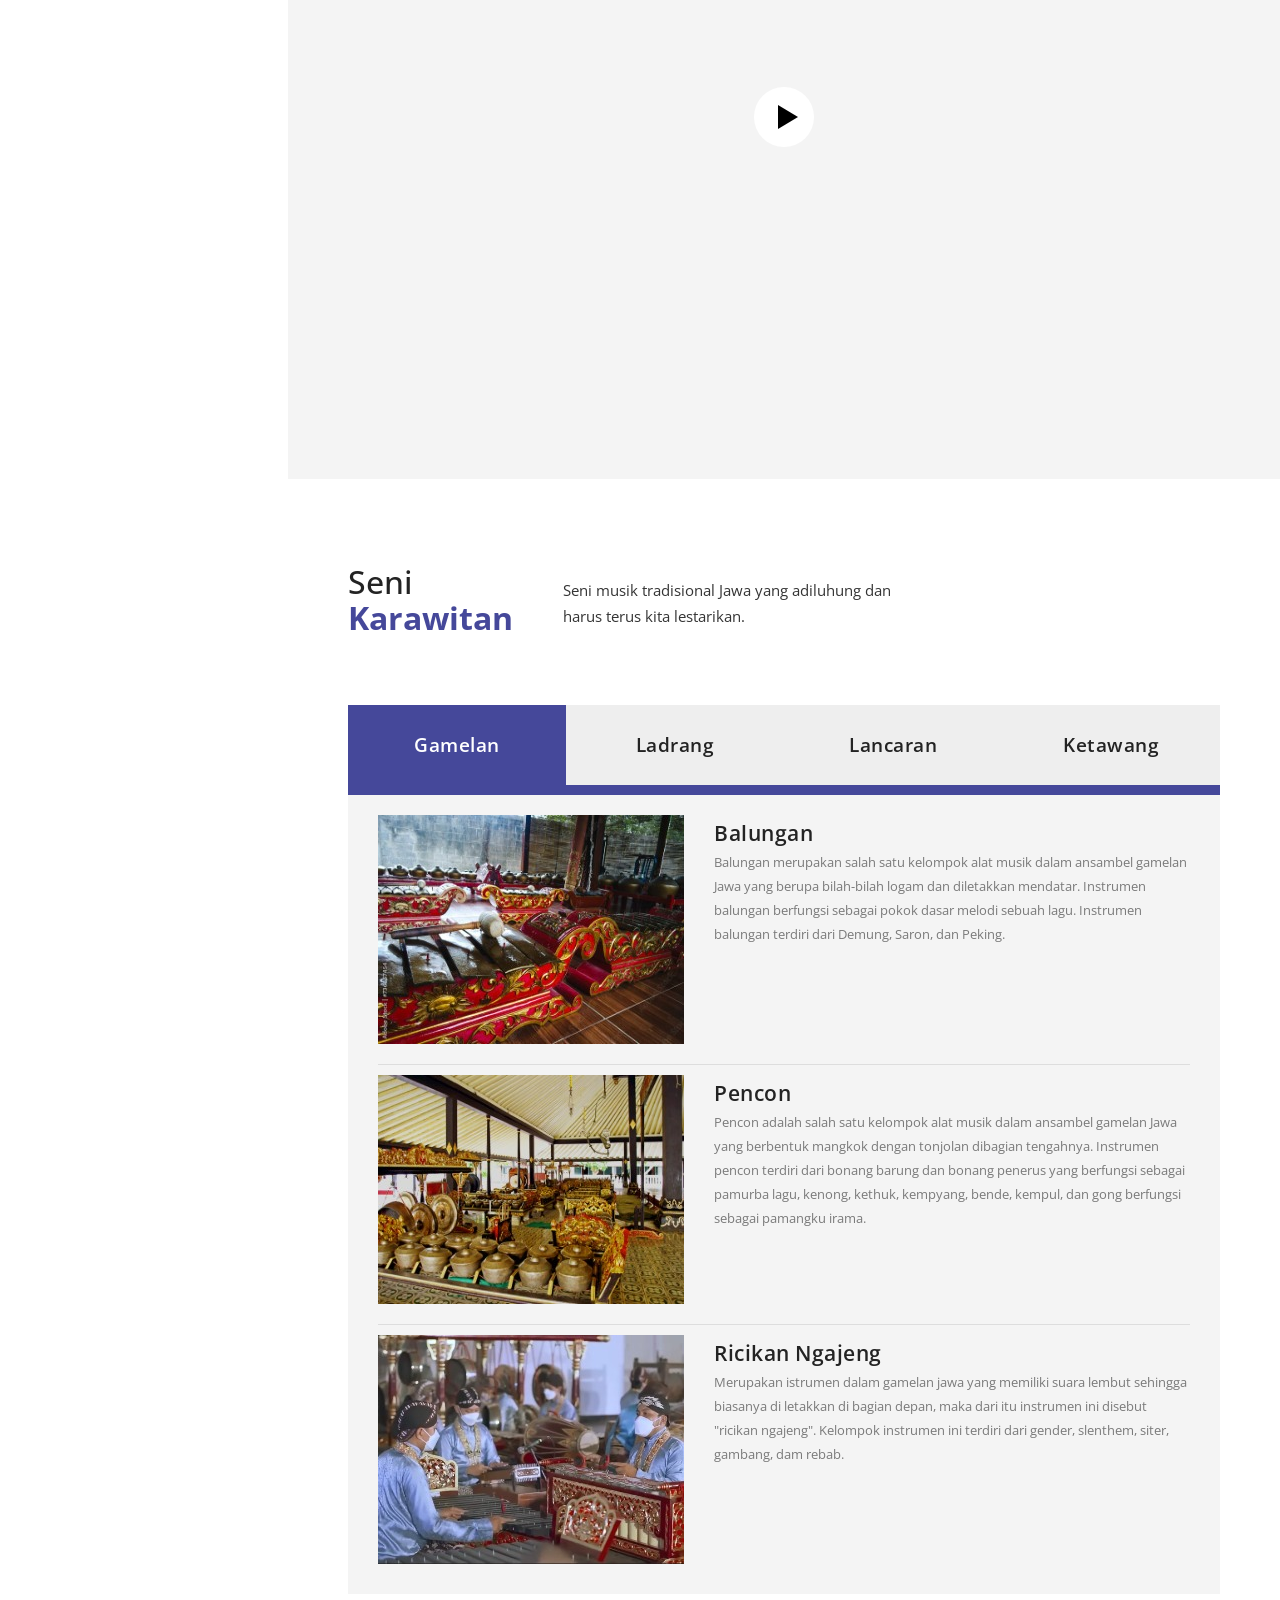
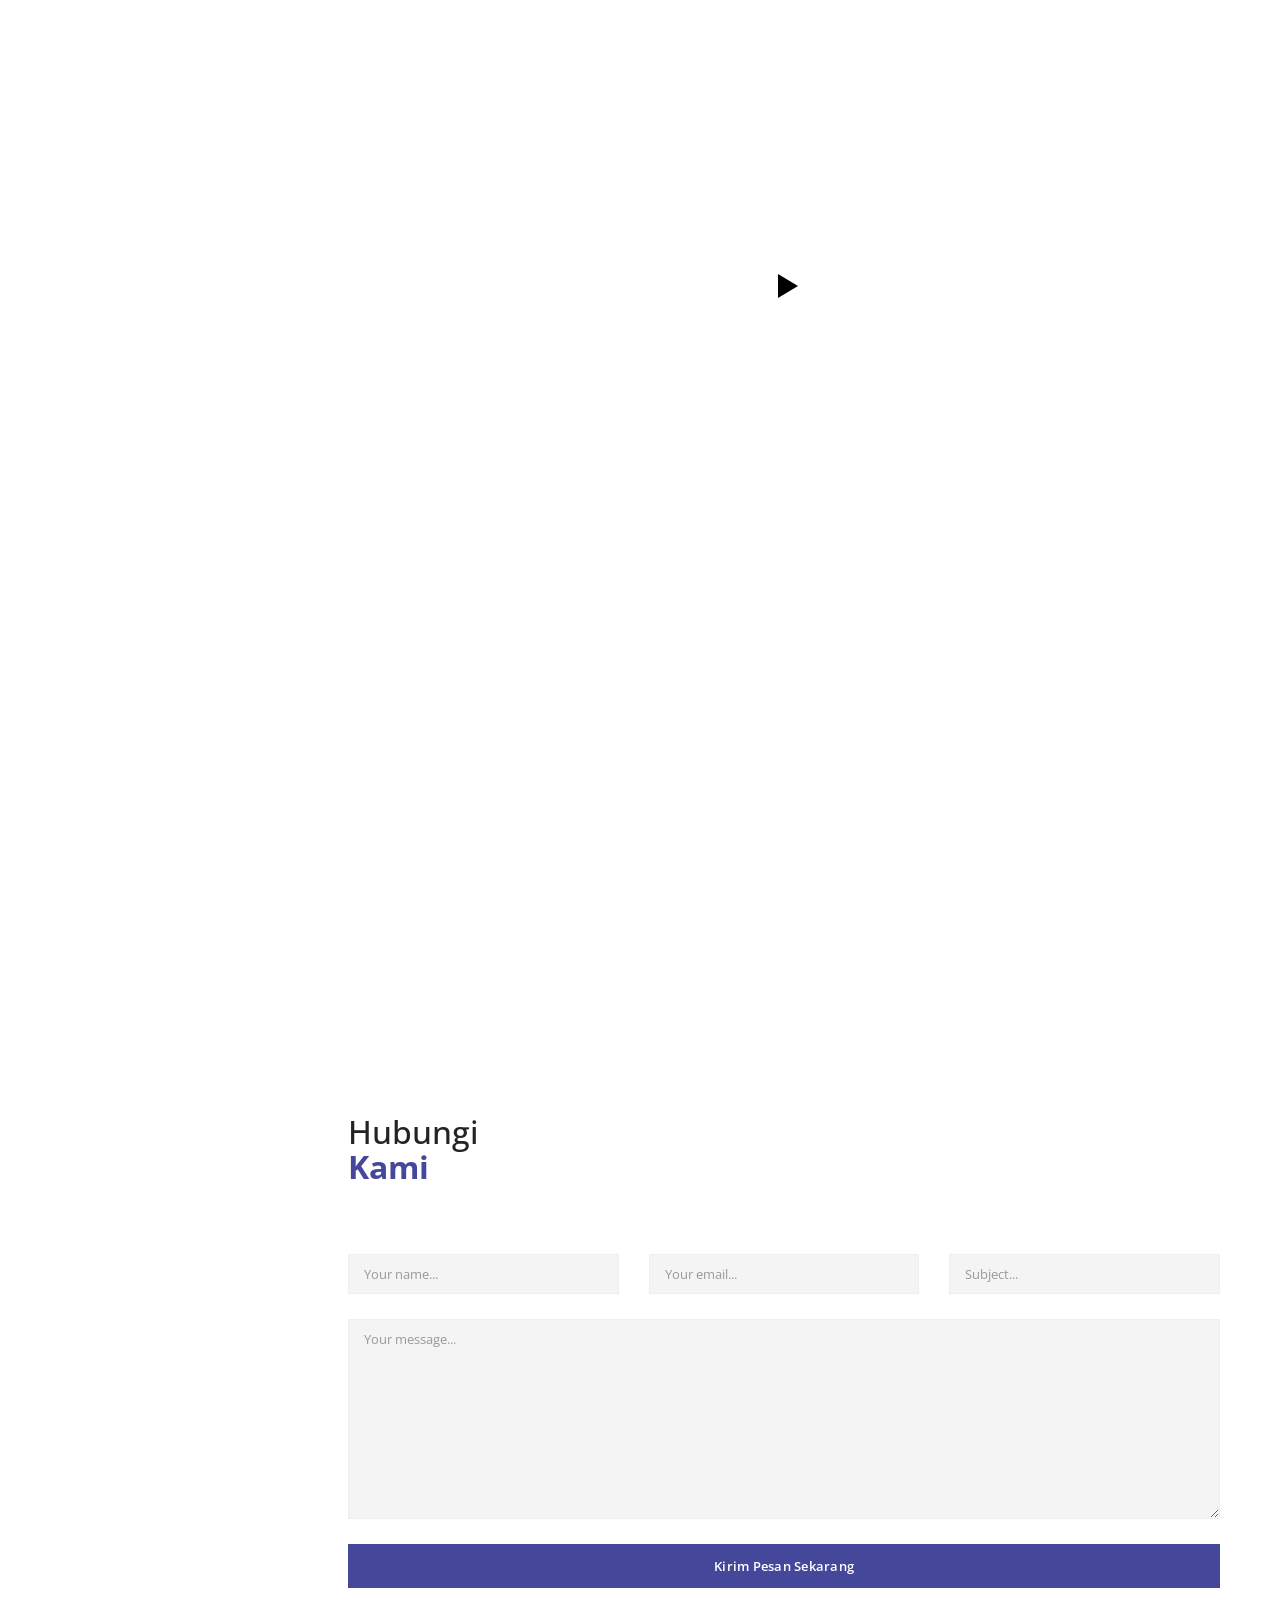
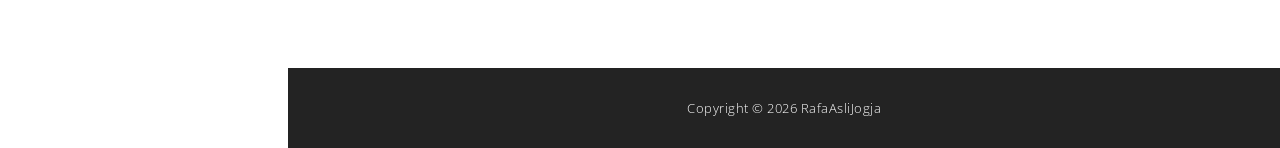
==== commit 58d93bab: "Update index.html" ====
--- a/index.html
+++ b/index.html
@@ -330,9 +330,7 @@
                                                     
                                                     <p>Balungan merupakan salah satu kelompok alat musik dalam ansambel gamelan Jawa yang berupa bilah-bilah logam dan diletakkan mendatar. Instrumen balungan berfungsi sebagai pokok dasar melodi sebuah lagu. Instrumen balungan terdiri dari Demung, Saron, dan Peking.</p>
                                                     
-                                                    <div class="accent-button button">
-                                                        <a href="#contact">lanjutkan membaca</a>
-                                                    </div>
+                                                    
                                                 </div>
                                             </div>
                                         </li>
@@ -344,9 +342,7 @@
                                                     
                                                     <p>Pencon adalah salah satu kelompok alat musik dalam ansambel gamelan Jawa yang berbentuk mangkok dengan tonjolan dibagian tengahnya. Instrumen pencon terdiri dari bonang barung dan bonang penerus yang berfungsi sebagai pamurba lagu, kenong, kethuk, kempyang, bende, kempul, dan gong berfungsi sebagai pamangku irama.</p>
                                                     
-                                                    <div class="accent-button button">
-                                                        <a href="#contact">lanjutkan membaca</a>
-                                                    </div>
+                                                    
                                                 </div>
                                             </div>
                                         </li>
@@ -358,9 +354,7 @@
                                                     
                                                     <p>Merupakan istrumen dalam gamelan jawa yang memiliki suara lembut sehingga biasanya di letakkan di bagian depan, maka dari itu instrumen ini disebut "ricikan ngajeng". Kelompok instrumen ini terdiri dari gender, slenthem, siter, gambang, dam rebab.</p>
                                                     
-                                                    <div class="accent-button button">
-                                                        <a href="#contact">lanjutkan membaca</a>
-                                                    </div>
+                                                    
                                                 </div>
                                             </div>
                                         </li>
@@ -375,20 +369,100 @@
                                                     <h4>Ladrang Wilujeng</h4>
                                                     
                                                     <p>Ladrang wilujeng atau Ladrang Slamet merupakan salah satu gending yang populer dalam seni karawitan Jawa. Ladrang Wilujeng biasanya di mainkan pada awal dimulainya suatu acara. Ladrang Wilujeng memiliki makna sebagai doa dan harapan atas keselamatan dan kelancaran suatu acara dari awal sampai akhir.</p>
+                                                    
+                                                    
+                                                </div>
+                                            </div>
+                                        </li>
+                                        <li>
+                                            <div class="item">
+                                                <img src="img/pencon.jpg" alt="">
+                                                <div class="text-content">
+                                                    <h4>Ladrang Kumandhang</h4>
+                                                    
+                                                    <p>Ladrang Kumandhang merupakan salah satu Gendhing Soran gagrag(gaya) Yogyakarta, yaitu gendhing yang dimainkan dengan volume keras(soran) dan energik. Ladrang Kumandhang biasa dimainkan pada pembukaan pertunjukan wayang atau pembuka suatu acara.</p>
+                                                    
+                                                    
+                                                </div>
+                                            </div>
+                                        </li>
+                                        <li>
+                                            <div class="item">
+                                                <img src="img/balungan.jpg" alt="">
+                                                <div class="text-content">
+                                                    <h4>Ladrang Ayun-Ayun Gobyog</h4>
+                                                    
+                                                    <p>Ladrang Ayun-Ayun Gobyog merupakan gendhing untuk iringan tari Golek Ayun-Ayun gagrak(gaya) Yogyakarta. Gending ini menyimbolkan fase peralihan seorang gadis remaja menuju kedewasaan yang anggun.</p>
+                                                    
+                                                    
+                                                </div>
+                                            </div>
+                                        </li>
+                                    </ul>
+                                </div>
+                                <div id="tab3">
+                                    <ul>
+                                        <li>
+                                            <div class="item">
+                                                <img src="img/ricikan_ngajeng.jpg" alt="">
+                                                <div class="text-content">
+                                                    <h4>Lancaran Manyar Sewu</h4>
+
+                                                    <p>Lancaran Manyar Sewu adalah salah satu komposisi gending Jawa klasik yang berkarakter lincah, riang, dan dinamis. Gending ini sangat populer dalam tradisi karawitan Jawa, baik sebagai materi latihan dasar bagi pemula karena strukturnya yang berulang, maupun sebagai musik iringan dalam pertunjukan wayang kulit.</p>
+                                                    
+                                                   
+                                                </div>
+                                            </div>
+                                        </li>
+                                        <li>
+                                            <div class="item">
+                                                <img src="img/balungan.jpg" alt="">
+                                                <div class="text-content">
+                                                    <h4>Lancaran Jogja Istimewa</h4>
+   
+                                                    <p>Lancaran Jogja Istimewa merupakan gending Jawa modern berbentuk lancaran karya komposer Ki Sukisno, M.Sn., yang digubah menggunakan tangga nada laras pelog pathet nem untuk menghadirkan karakter musik yang megah, berwibawa, sekaligus sarat akan rasa takzim. Gending gagrag (gaya) Yogyakarta ini secara khusus menonjolkan jalinan nada balungan mlaku (melodi dasar yang mengalir melangkah kontinu) pada bagian ompak-nya, sementara untaian cakepan atau lirik vokalnya (gerong/koor) memuat pesan-pesan mendalam mengenai sejarah, legalitas, hak asal-usul, serta luhurnya kebudayaan Daerah Istimewa Yogyakarta sebagai jangkar kehidupan masyarakatnya.</p>
+                                                    
+                                                    
+                                                </div>
+                                            </div>
+                                        </li>
+                                        <li>
+                                            <div class="item">
+                                                <img src="img/pencon.jpg" alt="">
+                                                <div class="text-content">
+                                                    <h4>Lancaran Kuwi Opo Kuwi</h4>
+                                   
+                                                    <p>Lancaran Kuwi Opo Kuwi merupakan gending Jawa berkarakter lincah dan jenaka yang dimainkan dalam tangga nada laras pelog pathet barang, sebuah modus nada yang cenderung menghadirkan suasana terang, mantap, sekaligus tajam. Di balik ritme musiknya yang dinamis, gending ini menjadi medium kritik sosial yang sangat lugas dan berani lewat untaian lirik vokalnya (cakepan). Hal ini terpancar kuat pada bait "Kuwi opo kuwi? e kembang melati, kang tak puja puji, aja dha korupsi", sebuah satire tajam yang dikemas dalam bentuk parikan (pantun Jawa) untuk menyentil dan mengingatkan para pemangku kekuasaan agar tidak mengkhianati amanat rakyat demi keuntungan pribadi.</p>
+                                                    
+                                                
+                                                </div>
+                                            </div>
+                                        </li>
+                                    </ul>
+                                </div>
+                                <div id="tab4">
+                                    <ul>
+                                        <li>
+                                            <div class="item">
+                                                <img src="img/ricikan_ngajeng.jpg" alt="">
+                                                <div class="text-content">
+                                                    <h4>Ketawang Ibu Pretiwi</h4>
+                                                   
+                                                    <p>Ketawang Ibu Pertiwi adalah gending Jawa klasik berbentuk ketawang karya maestro komposer Ki Nartosabdho yang digubah dalam tangga nada laras pelog pathet nem untuk menghadirkan suasana yang khidmat, agung, sekaligus menyentuh hati. Melalui struktur ritme yang tenang dan mengalun dalam, gending ini memuat untaian cakepan (lirik) yang sarat akan pesan nasionalisme dan cinta tanah air. Komposisi ini merefleksikan rasa syukur, penghormatan, sekaligus pengingat bagi seluruh elemen bangsa untuk menjaga, merawat, dan berbakti kepada bumi pasundan dan kepulauan Nusantara sebagai "Ibu Pertiwi" yang telah memberikan sumber kehidupan.</p>
                                                     
                                                     <div class="accent-button button">
                                                         <a href="#contact">Lanjutkan membaca</a>
                                                     </div>
                                                 </div>
                                             </div>
-                                        </li>
-                                        <li>
-                                            <div class="item">
-                                                <img src="img/blog_1.jpg" alt="">
-                                                <div class="text-content">
-                                                    <h4>Ladrang Kumandhang</h4>
-                                                    
-                                                    <p>Ladrang Kumandhang merupakan salah satu Gendhing Soran gagrag(gaya) Yogyakarta, yaitu gendhing yang dimainkan dengan volume keras(soran) dan energik. Ladrang Kumandhang biasa dimainkan pada pembukaan pertunjukan wayang atau pembuka suatu acara.</p>
+                                        </li>                                
+                                        <li>
+                                            <div class="item">
+                                                <img src="img/balungan.jpg" alt="">
+                                                <div class="text-content">
+                                                    <h4>Ketawang Ilir-Ilir</h4>
+                                                    
+                                                    <p>Ketawang Ilir-Ilir adalah gending Jawa klasik berbentuk ketawang yang mengadaptasi tembang dakwah legendaris karya Sunan Kalijaga, dibawakan dalam laras pelog pathet nem untuk menghadirkan suasana yang khidmat, tenang, sekaligus penuh perenungan. Melalui struktur ritmenya yang mengalun lambat dan berwibawa, gending ini mengemas pesan spiritual dan filosofi hidup yang mendalam tentang kesadaran jiwa, pentingnya bangkit dari keterpurukan, serta ajakan untuk mengumpulkan bekal amal sebelum terlambat. Perpaduan melodi pelog nem yang bersahaja dengan lirik penuh kiasan agraris ini menjadikannya salah satu komposisi karawitan yang paling sarat akan nilai moral dan religiusitas di tanah Jawa.</p>
                                                     
                                                     <div class="accent-button button">
                                                         <a href="#contact">Lanjutkan membaca</a>
@@ -398,103 +472,11 @@
                                         </li>
                                         <li>
                                             <div class="item">
-                                                <img src="img/blog_2.jpg" alt="">
-                                                <div class="text-content">
-                                                    <h4>Ladrang Ayun-Ayun Gobyog</h4>
-                                                    
-                                                    <p>Ladrang Ayun-Ayun Gobyog merupakan gendhing untuk iringan tari Golek Ayun-Ayun gagrak(gaya) Yogyakarta. Gending ini menyimbolkan fase peralihan seorang gadis remaja menuju kedewasaan yang anggun.</p>
-                                                    
-                                                    <div class="accent-button button">
-                                                        <a href="#contact">Lanjutkan membaca</a>
-                                                    </div>
-                                                </div>
-                                            </div>
-                                        </li>
-                                    </ul>
-                                </div>
-                                <div id="tab3">
-                                    <ul>
-                                        <li>
-                                            <div class="item">
-                                                <img src="img/blog_2.jpg" alt="">
-                                                <div class="text-content">
-                                                    <h4>Lancaran Manyar Sewu</h4>
-                                                    <span>26 May 2018</span>
-                                                    <p>Nam vel egestas nisi. Nullam lobortis magna at enim venenatis luctus. Nam finibus, mauris eu dictum iaculis, dolor tortor cursus quam, in volutpat augue lectus sed magna. Integer mollis lorem quis ipsum maximus finibus.</p>
-                                                    
-                                                    <div class="accent-button button">
-                                                        <a href="#contact">Continue Reading</a>
-                                                    </div>
-                                                </div>
-                                            </div>
-                                        </li>
-                                        <li>
-                                            <div class="item">
-                                                <img src="img/blog_1.jpg" alt="">
-                                                <div class="text-content">
-                                                    <h4>Lancaran Jogja Istimewa</h4>
-                                                    <span>22 May 2018</span>
-                                                    <p>Nam vel egestas nisi. Nullam lobortis magna at enim venenatis luctus. Nam finibus, mauris eu dictum iaculis, dolor tortor cursus quam, in volutpat augue lectus sed magna. Integer mollis lorem quis ipsum maximus finibus.</p>
-                                                    
-                                                    <div class="accent-button button">
-                                                        <a href="#contact">Continue Reading</a>
-                                                    </div>
-                                                </div>
-                                            </div>
-                                        </li>
-                                        <li>
-                                            <div class="item">
-                                                <img src="img/blog_3.jpg" alt="">
-                                                <div class="text-content">
-                                                    <h4>Lancaran Kuwi Opo Kuwi</h4>
-                                                    <span>8 May 2018</span>
-                                                    <p>Nam vel egestas nisi. Nullam lobortis magna at enim venenatis luctus. Nam finibus, mauris eu dictum iaculis, dolor tortor cursus quam, in volutpat augue lectus sed magna. Integer mollis lorem quis ipsum maximus finibus.</p>
-                                                    
-                                                    <div class="accent-button button">
-                                                        <a href="#contact">Continue Reading</a>
-                                                    </div>
-                                                </div>
-                                            </div>
-                                        </li>
-                                    </ul>
-                                </div>
-                                <div id="tab4">
-                                    <ul>
-                                        <li>
-                                            <div class="item">
-                                                <img src="img/blog_1.jpg" alt="">
-                                                <div class="text-content">
-                                                    <h4>Ketawang Ibu Pretiwi</h4>
-                                                   
-                                                    <p>Nam vel egestas nisi. Nullam lobortis magna at enim venenatis luctus. Nam finibus, mauris eu dictum iaculis, dolor tortor cursus quam, in volutpat augue lectus sed magna. Integer mollis lorem quis ipsum maximus finibus.</p>
-                                                    
-                                                    <div class="accent-button button">
-                                                        <a href="#contact">Lanjutkan membaca</a>
-                                                    </div>
-                                                </div>
-                                            </div>
-                                        </li>                                
-                                        <li>
-                                            <div class="item">
-                                                <img src="img/blog_3.jpg" alt="">
-                                                <div class="text-content">
-                                                    <h4>Ketawang Ilir-Ilir</h4>
-                                                    
-                                                    <p>Nam vel egestas nisi. Nullam lobortis magna at enim venenatis luctus. Nam finibus, mauris eu dictum iaculis, dolor tortor cursus quam, in volutpat augue lectus sed magna. Integer mollis lorem quis ipsum maximus finibus.</p>
-                                                    
-                                                    <div class="accent-button button">
-                                                        <a href="#contact">Lanjutkan membaca</a>
-                                                    </div>
-                                                </div>
-                                            </div>
-                                        </li>
-                                        <li>
-                                            <div class="item">
-                                                <img src="img/blog_2.jpg" alt="">
+                                                <img src="img/pencon.jpg" alt="">
                                                 <div class="text-content">
                                                     <h4>Ketawang Mijil Wigaringtyas</h4>
                                                     
-                                                    <p>Nam vel egestas nisi. Nullam lobortis magna at enim venenatis luctus. Nam finibus, mauris eu dictum iaculis, dolor tortor cursus quam, in volutpat augue lectus sed magna. Integer mollis lorem quis ipsum maximus finibus.</p>
+                                                    <p>Ketawang Mijil Wigaringtyas adalah gending Jawa klasik dalam tangga nada laras pelog pathet nem yang mengombinasikan struktur ritmik ketawang yang tenang dengan bentuk puisi tradisional Sekar Macapat Mijil. Karakter pathet nem yang cenderung berwibawa dan dalam, berpadu selaras dengan sifat dasar tembang Mijil yang membawa rasa asih, tulus, serta penuh harapan karena secara filosofis melambangkan kelahiran atau awal mula kehidupan. Melalui alunan melodi yang mengalun khidmat dan menyentuh hati, komposisi ini sering kali memuat lirik (cakepan) berisi piwulang luhur (ajaran moral), untaian doa, serta ungkapan rasa syukur yang mendalam.</p>
                                                     
                                                     <div class="accent-button button">
                                                         <a href="#contact">Lanjutkan membaca</a>
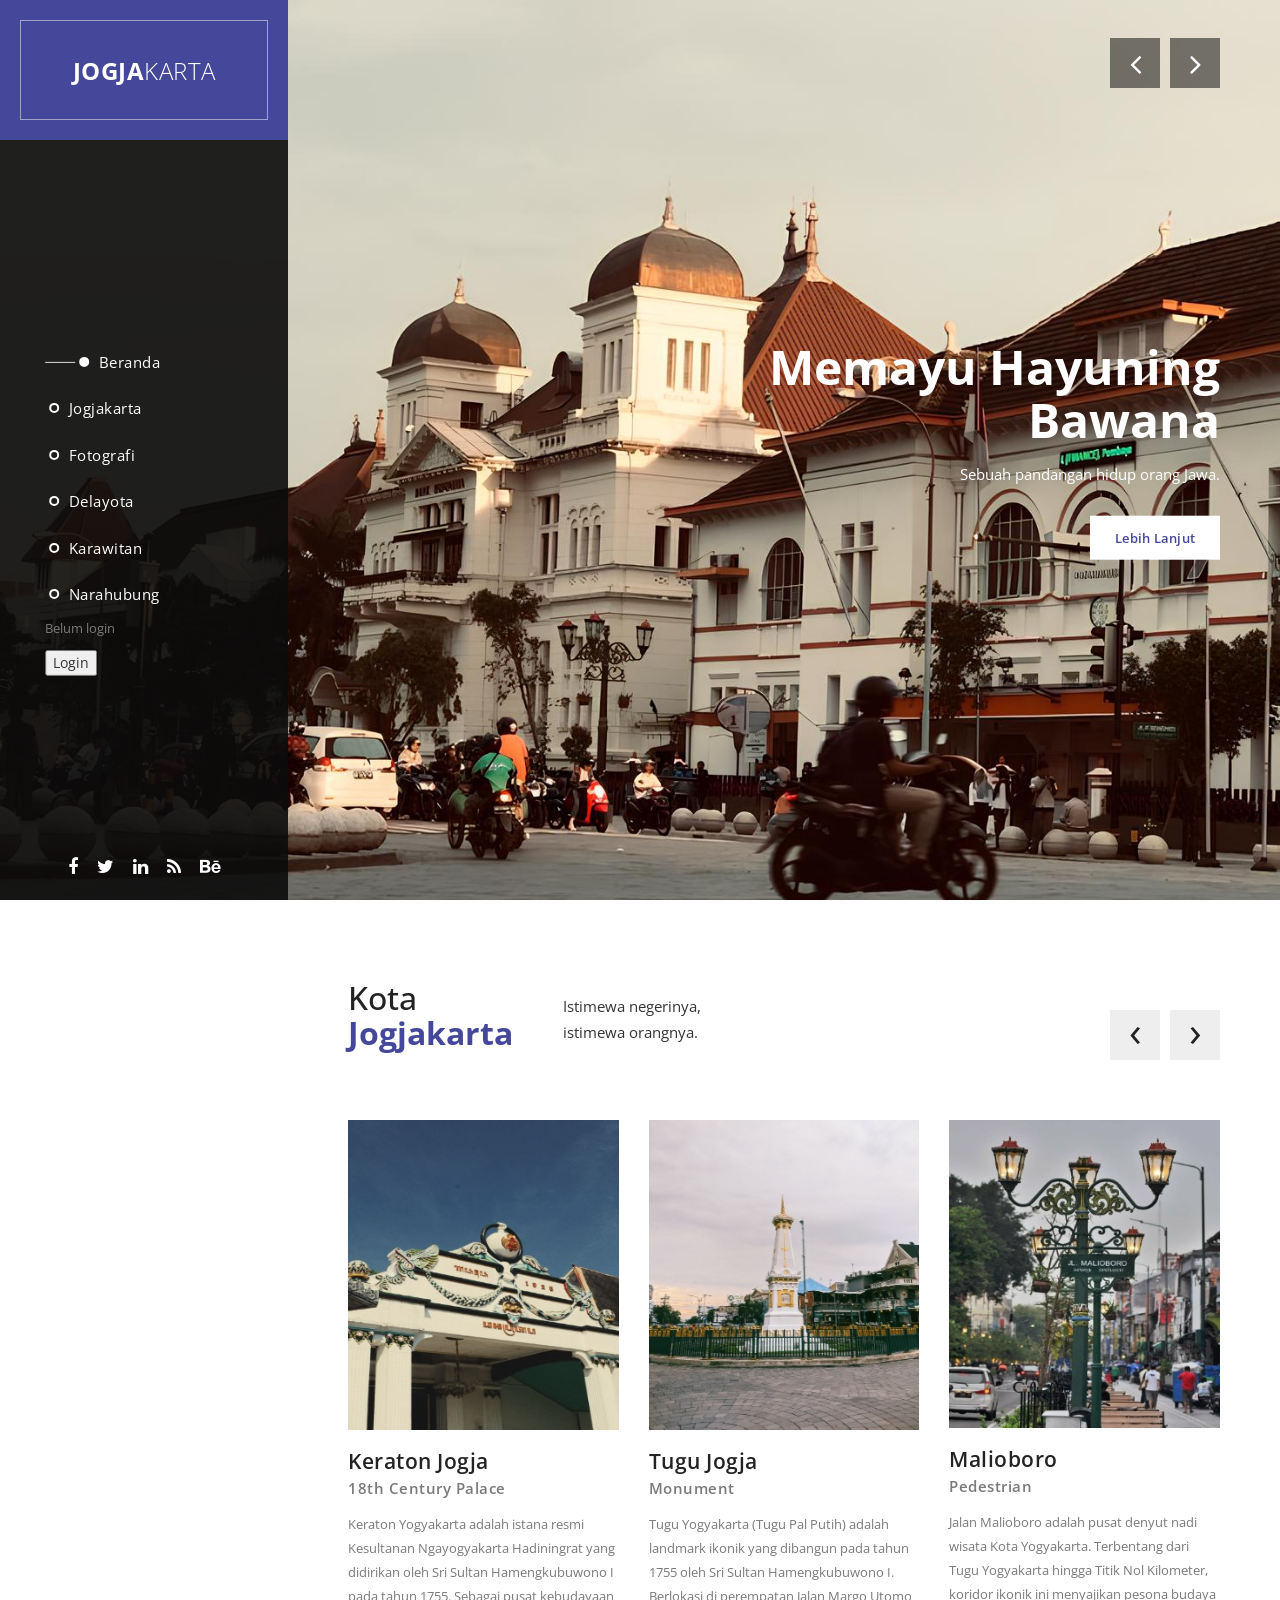
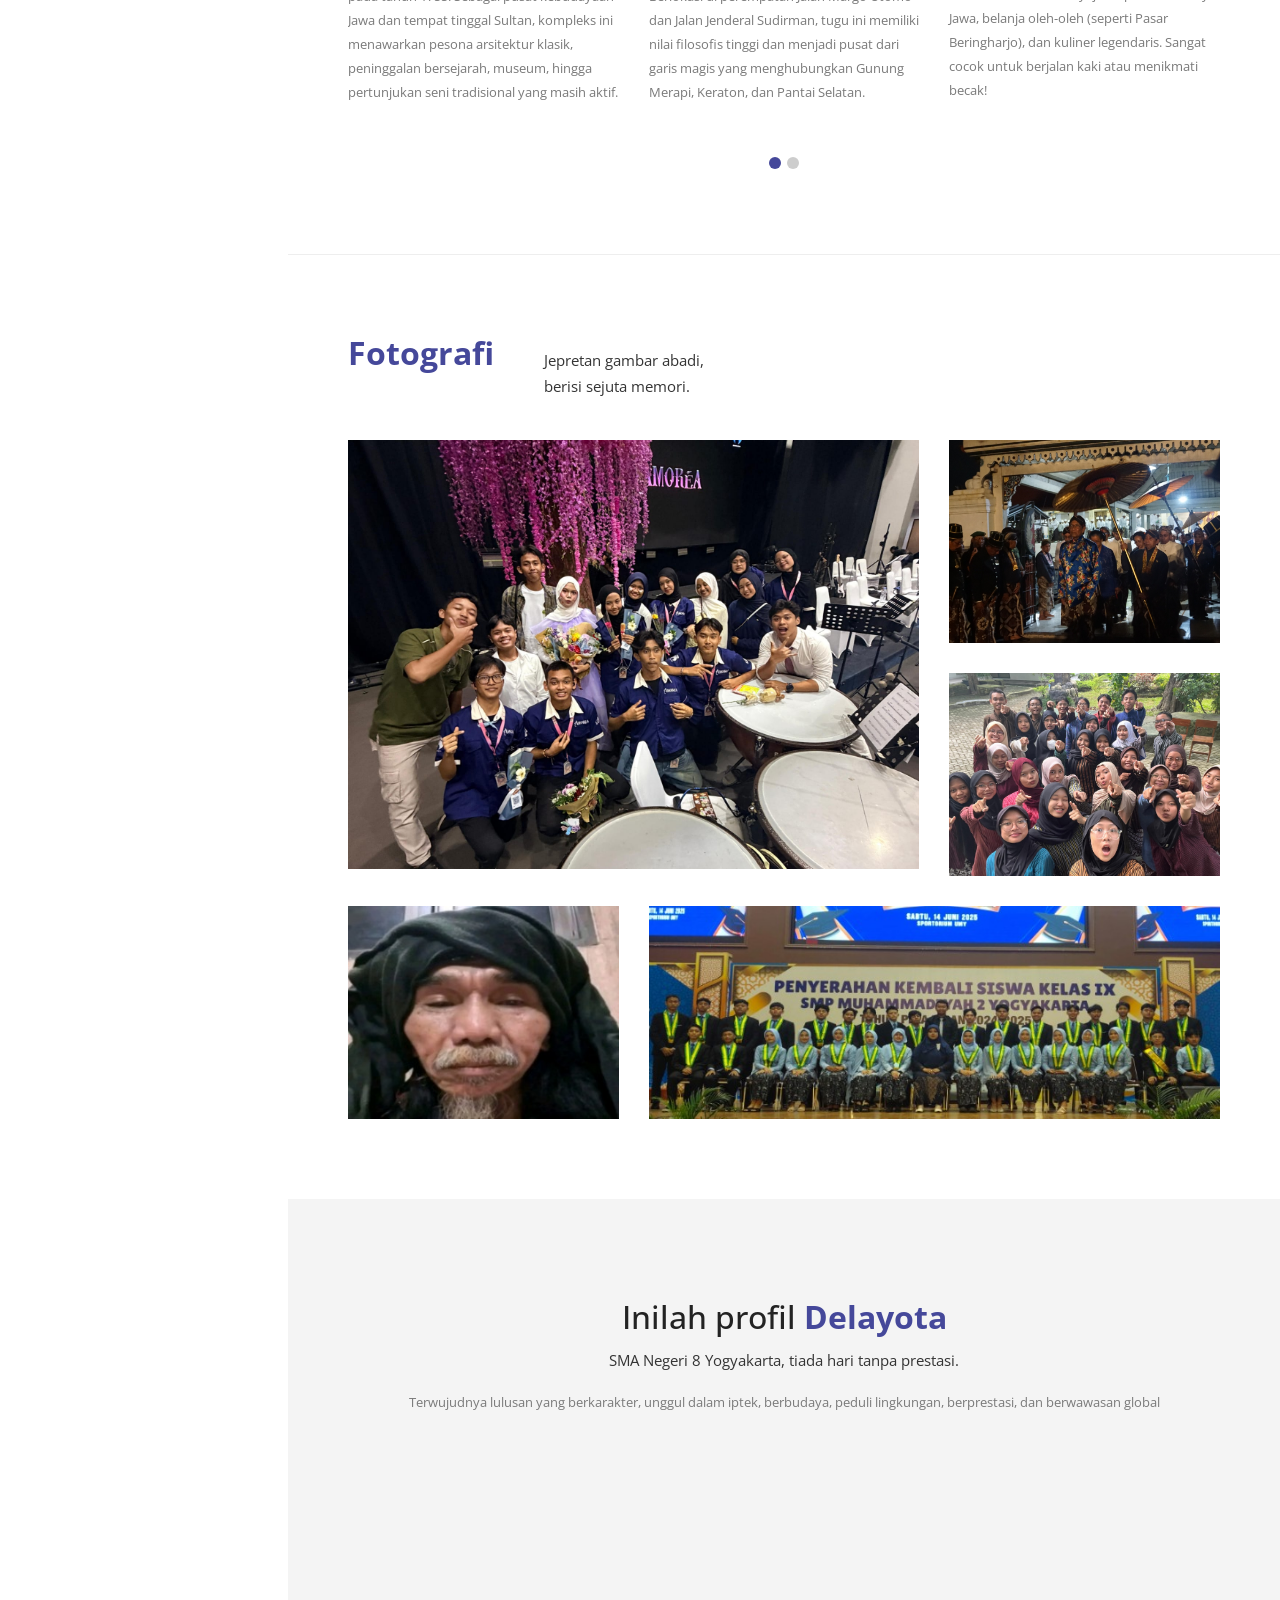
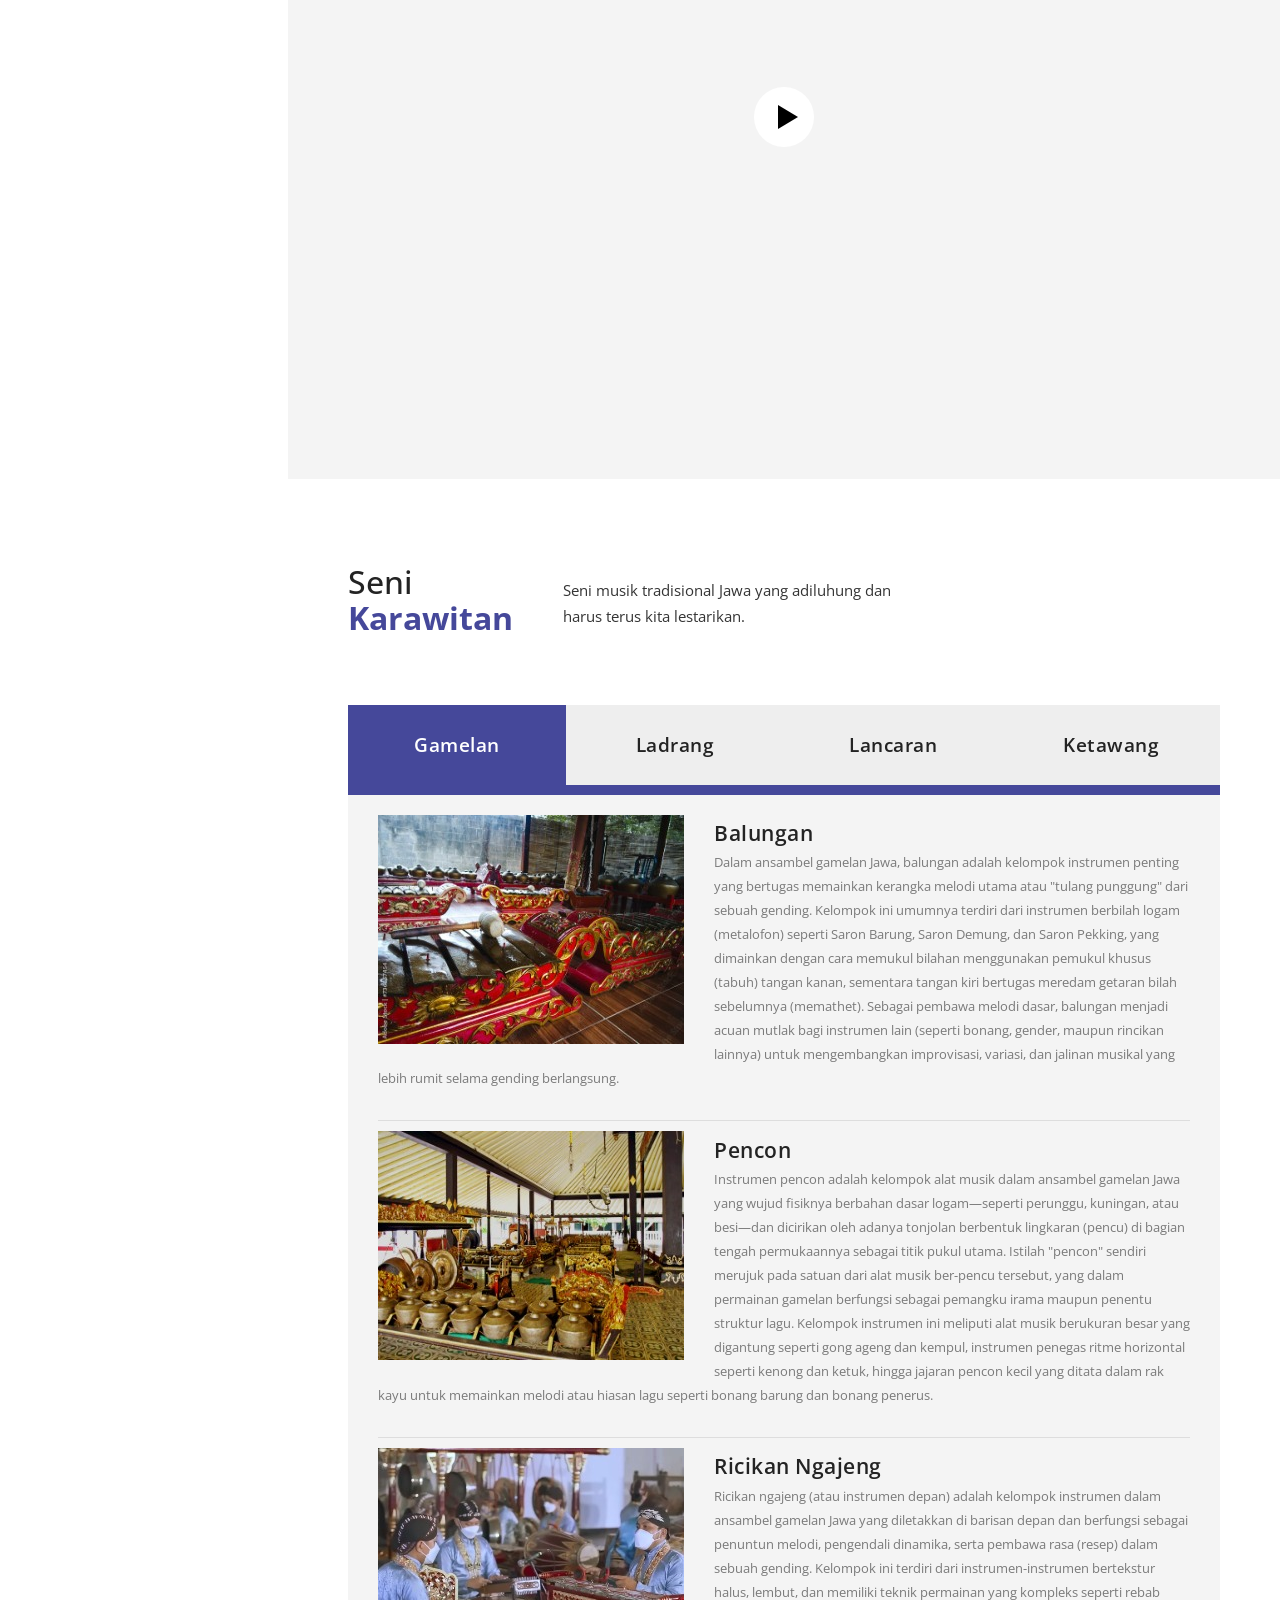
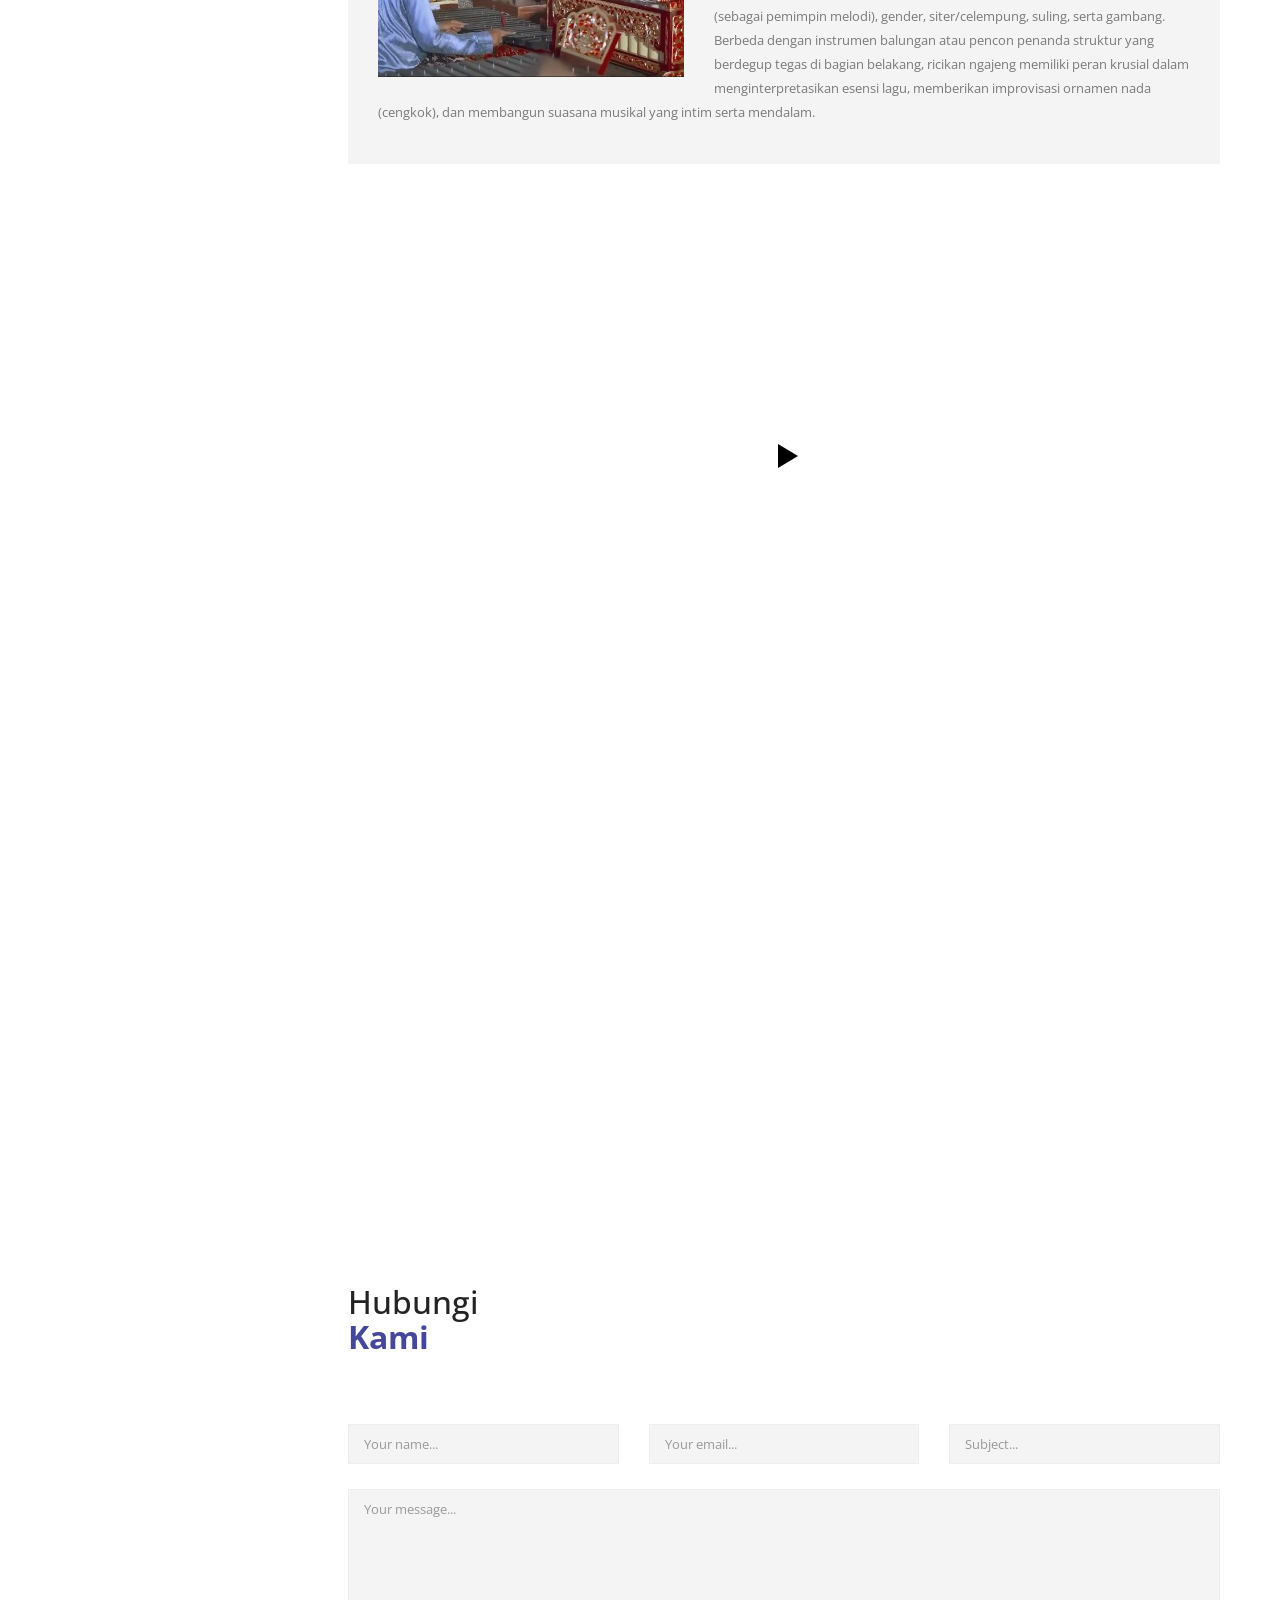
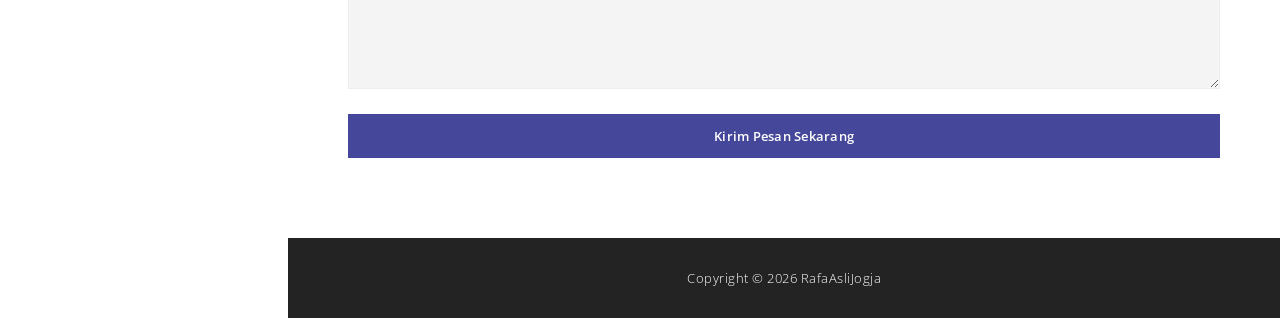
==== commit 50da3a53: "Update index.html" ====
--- a/index.html
+++ b/index.html
@@ -328,7 +328,7 @@
                                                 <div class="text-content">
                                                     <h4>Balungan</h4>
                                                     
-                                                    <p>Balungan merupakan salah satu kelompok alat musik dalam ansambel gamelan Jawa yang berupa bilah-bilah logam dan diletakkan mendatar. Instrumen balungan berfungsi sebagai pokok dasar melodi sebuah lagu. Instrumen balungan terdiri dari Demung, Saron, dan Peking.</p>
+                                                    <p>Dalam ansambel gamelan Jawa, balungan adalah kelompok instrumen penting yang bertugas memainkan kerangka melodi utama atau "tulang punggung" dari sebuah gending. Kelompok ini umumnya terdiri dari instrumen berbilah logam (metalofon) seperti Saron Barung, Saron Demung, dan Saron Pekking, yang dimainkan dengan cara memukul bilahan menggunakan pemukul khusus (tabuh) tangan kanan, sementara tangan kiri bertugas meredam getaran bilah sebelumnya (memathet). Sebagai pembawa melodi dasar, balungan menjadi acuan mutlak bagi instrumen lain (seperti bonang, gender, maupun rincikan lainnya) untuk mengembangkan improvisasi, variasi, dan jalinan musikal yang lebih rumit selama gending berlangsung.</p>
                                                     
                                                     
                                                 </div>
@@ -340,7 +340,7 @@
                                                 <div class="text-content">
                                                     <h4>Pencon</h4>
                                                     
-                                                    <p>Pencon adalah salah satu kelompok alat musik dalam ansambel gamelan Jawa yang berbentuk mangkok dengan tonjolan dibagian tengahnya. Instrumen pencon terdiri dari bonang barung dan bonang penerus yang berfungsi sebagai pamurba lagu, kenong, kethuk, kempyang, bende, kempul, dan gong berfungsi sebagai pamangku irama.</p>
+                                                    <p>Instrumen pencon adalah kelompok alat musik dalam ansambel gamelan Jawa yang wujud fisiknya berbahan dasar logam—seperti perunggu, kuningan, atau besi—dan dicirikan oleh adanya tonjolan berbentuk lingkaran (pencu) di bagian tengah permukaannya sebagai titik pukul utama. Istilah "pencon" sendiri merujuk pada satuan dari alat musik ber-pencu tersebut, yang dalam permainan gamelan berfungsi sebagai pemangku irama maupun penentu struktur lagu. Kelompok instrumen ini meliputi alat musik berukuran besar yang digantung seperti gong ageng dan kempul, instrumen penegas ritme horizontal seperti kenong dan ketuk, hingga jajaran pencon kecil yang ditata dalam rak kayu untuk memainkan melodi atau hiasan lagu seperti bonang barung dan bonang penerus.</p>
                                                     
                                                     
                                                 </div>
@@ -352,7 +352,7 @@
                                                 <div class="text-content">
                                                     <h4>Ricikan Ngajeng</h4>
                                                     
-                                                    <p>Merupakan istrumen dalam gamelan jawa yang memiliki suara lembut sehingga biasanya di letakkan di bagian depan, maka dari itu instrumen ini disebut "ricikan ngajeng". Kelompok instrumen ini terdiri dari gender, slenthem, siter, gambang, dam rebab.</p>
+                                                    <p>Ricikan ngajeng (atau instrumen depan) adalah kelompok instrumen dalam ansambel gamelan Jawa yang diletakkan di barisan depan dan berfungsi sebagai penuntun melodi, pengendali dinamika, serta pembawa rasa (resep) dalam sebuah gending. Kelompok ini terdiri dari instrumen-instrumen bertekstur halus, lembut, dan memiliki teknik permainan yang kompleks seperti rebab (sebagai pemimpin melodi), gender, siter/celempung, suling, serta gambang. Berbeda dengan instrumen balungan atau pencon penanda struktur yang berdegup tegas di bagian belakang, ricikan ngajeng memiliki peran krusial dalam menginterpretasikan esensi lagu, memberikan improvisasi ornamen nada (cengkok), dan membangun suasana musikal yang intim serta mendalam.</p>
                                                     
                                                     
                                                 </div>
@@ -364,7 +364,7 @@
                                     <ul>
                                         <li>
                                             <div class="item">
-                                                <img src="img/blog_3.jpg" alt="">
+                                                <img src="img/pencon.jpg" alt="">
                                                 <div class="text-content">
                                                     <h4>Ladrang Wilujeng</h4>
                                                     
@@ -376,7 +376,7 @@
                                         </li>
                                         <li>
                                             <div class="item">
-                                                <img src="img/pencon.jpg" alt="">
+                                                <img src="img/ricikan_ngajeng.jpg" alt="">
                                                 <div class="text-content">
                                                     <h4>Ladrang Kumandhang</h4>
                                                     
@@ -450,9 +450,7 @@
                                                    
                                                     <p>Ketawang Ibu Pertiwi adalah gending Jawa klasik berbentuk ketawang karya maestro komposer Ki Nartosabdho yang digubah dalam tangga nada laras pelog pathet nem untuk menghadirkan suasana yang khidmat, agung, sekaligus menyentuh hati. Melalui struktur ritme yang tenang dan mengalun dalam, gending ini memuat untaian cakepan (lirik) yang sarat akan pesan nasionalisme dan cinta tanah air. Komposisi ini merefleksikan rasa syukur, penghormatan, sekaligus pengingat bagi seluruh elemen bangsa untuk menjaga, merawat, dan berbakti kepada bumi pasundan dan kepulauan Nusantara sebagai "Ibu Pertiwi" yang telah memberikan sumber kehidupan.</p>
                                                     
-                                                    <div class="accent-button button">
-                                                        <a href="#contact">Lanjutkan membaca</a>
-                                                    </div>
+                                                    
                                                 </div>
                                             </div>
                                         </li>                                
@@ -464,9 +462,7 @@
                                                     
                                                     <p>Ketawang Ilir-Ilir adalah gending Jawa klasik berbentuk ketawang yang mengadaptasi tembang dakwah legendaris karya Sunan Kalijaga, dibawakan dalam laras pelog pathet nem untuk menghadirkan suasana yang khidmat, tenang, sekaligus penuh perenungan. Melalui struktur ritmenya yang mengalun lambat dan berwibawa, gending ini mengemas pesan spiritual dan filosofi hidup yang mendalam tentang kesadaran jiwa, pentingnya bangkit dari keterpurukan, serta ajakan untuk mengumpulkan bekal amal sebelum terlambat. Perpaduan melodi pelog nem yang bersahaja dengan lirik penuh kiasan agraris ini menjadikannya salah satu komposisi karawitan yang paling sarat akan nilai moral dan religiusitas di tanah Jawa.</p>
                                                     
-                                                    <div class="accent-button button">
-                                                        <a href="#contact">Lanjutkan membaca</a>
-                                                    </div>
+                                                
                                                 </div>
                                             </div>
                                         </li>
@@ -478,9 +474,7 @@
                                                     
                                                     <p>Ketawang Mijil Wigaringtyas adalah gending Jawa klasik dalam tangga nada laras pelog pathet nem yang mengombinasikan struktur ritmik ketawang yang tenang dengan bentuk puisi tradisional Sekar Macapat Mijil. Karakter pathet nem yang cenderung berwibawa dan dalam, berpadu selaras dengan sifat dasar tembang Mijil yang membawa rasa asih, tulus, serta penuh harapan karena secara filosofis melambangkan kelahiran atau awal mula kehidupan. Melalui alunan melodi yang mengalun khidmat dan menyentuh hati, komposisi ini sering kali memuat lirik (cakepan) berisi piwulang luhur (ajaran moral), untaian doa, serta ungkapan rasa syukur yang mendalam.</p>
                                                     
-                                                    <div class="accent-button button">
-                                                        <a href="#contact">Lanjutkan membaca</a>
-                                                    </div>
+                                                    
                                                 </div>
                                             </div>
                                         </li>
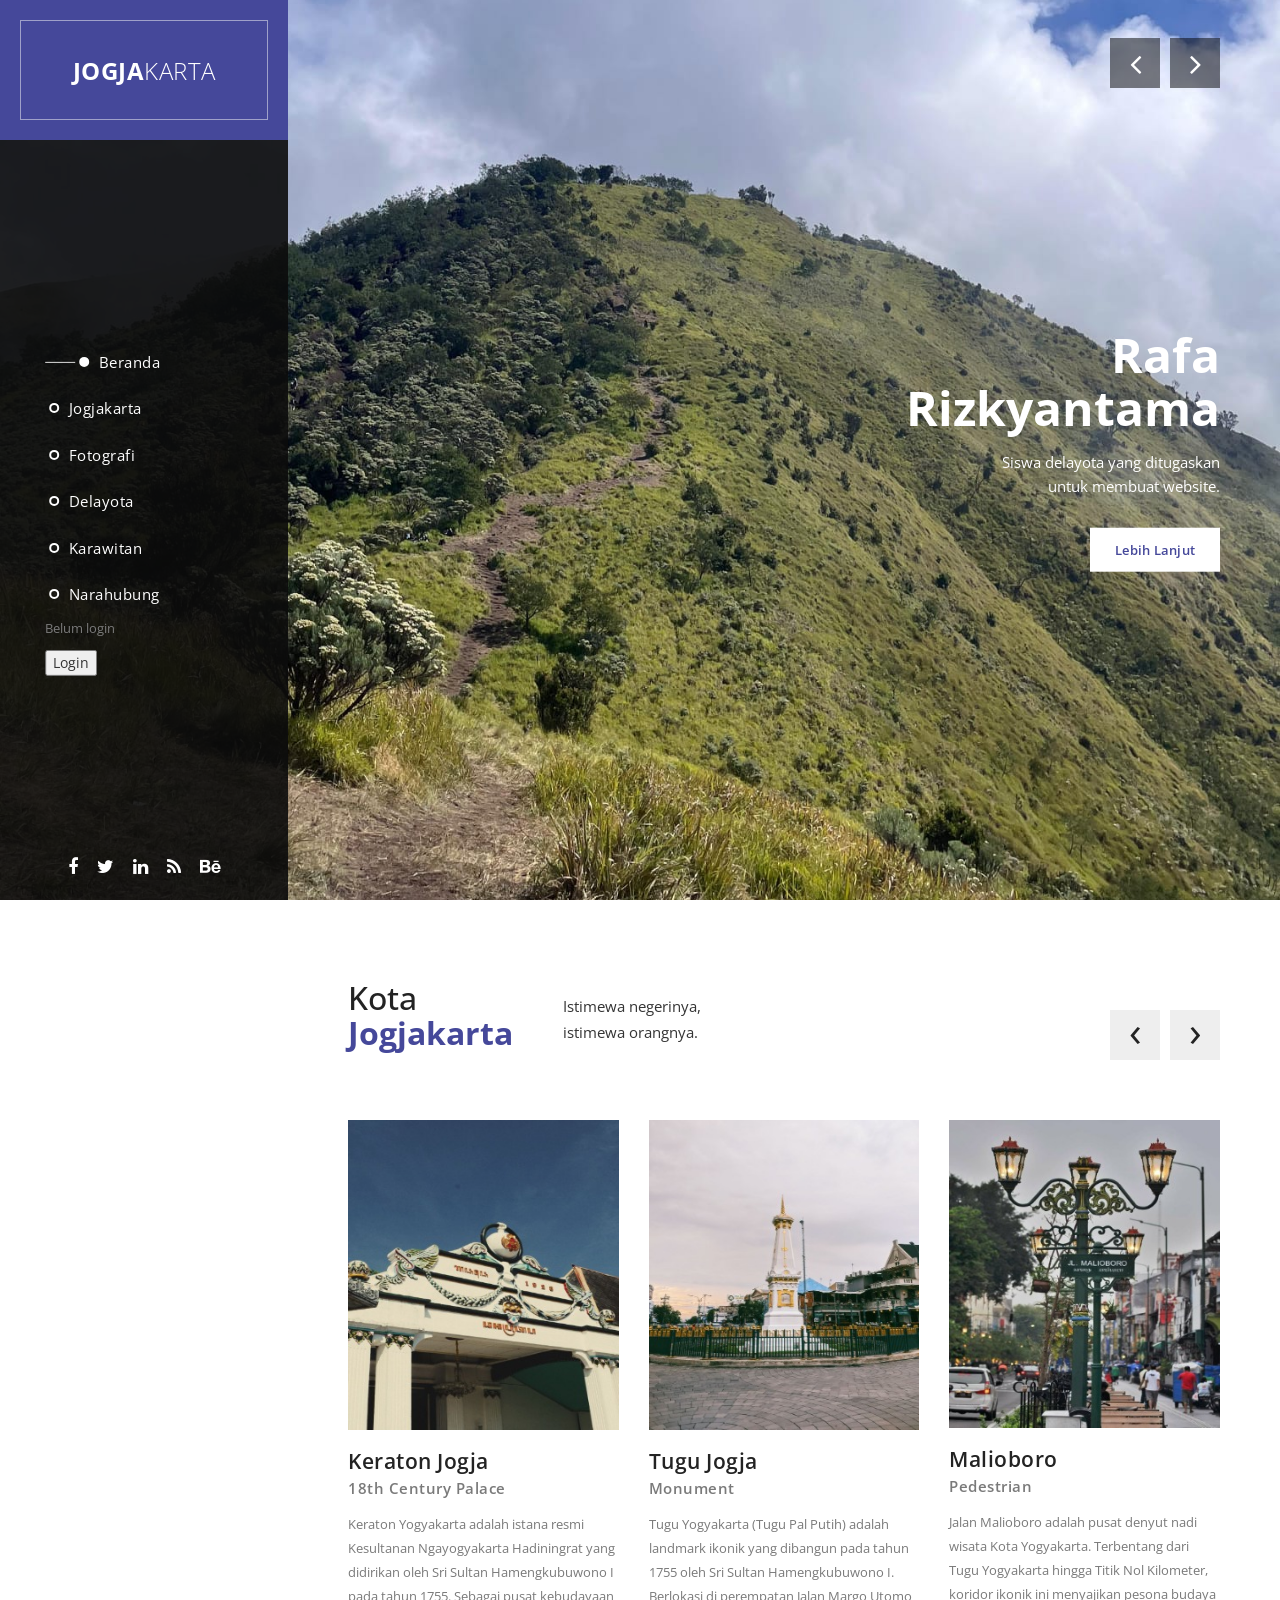
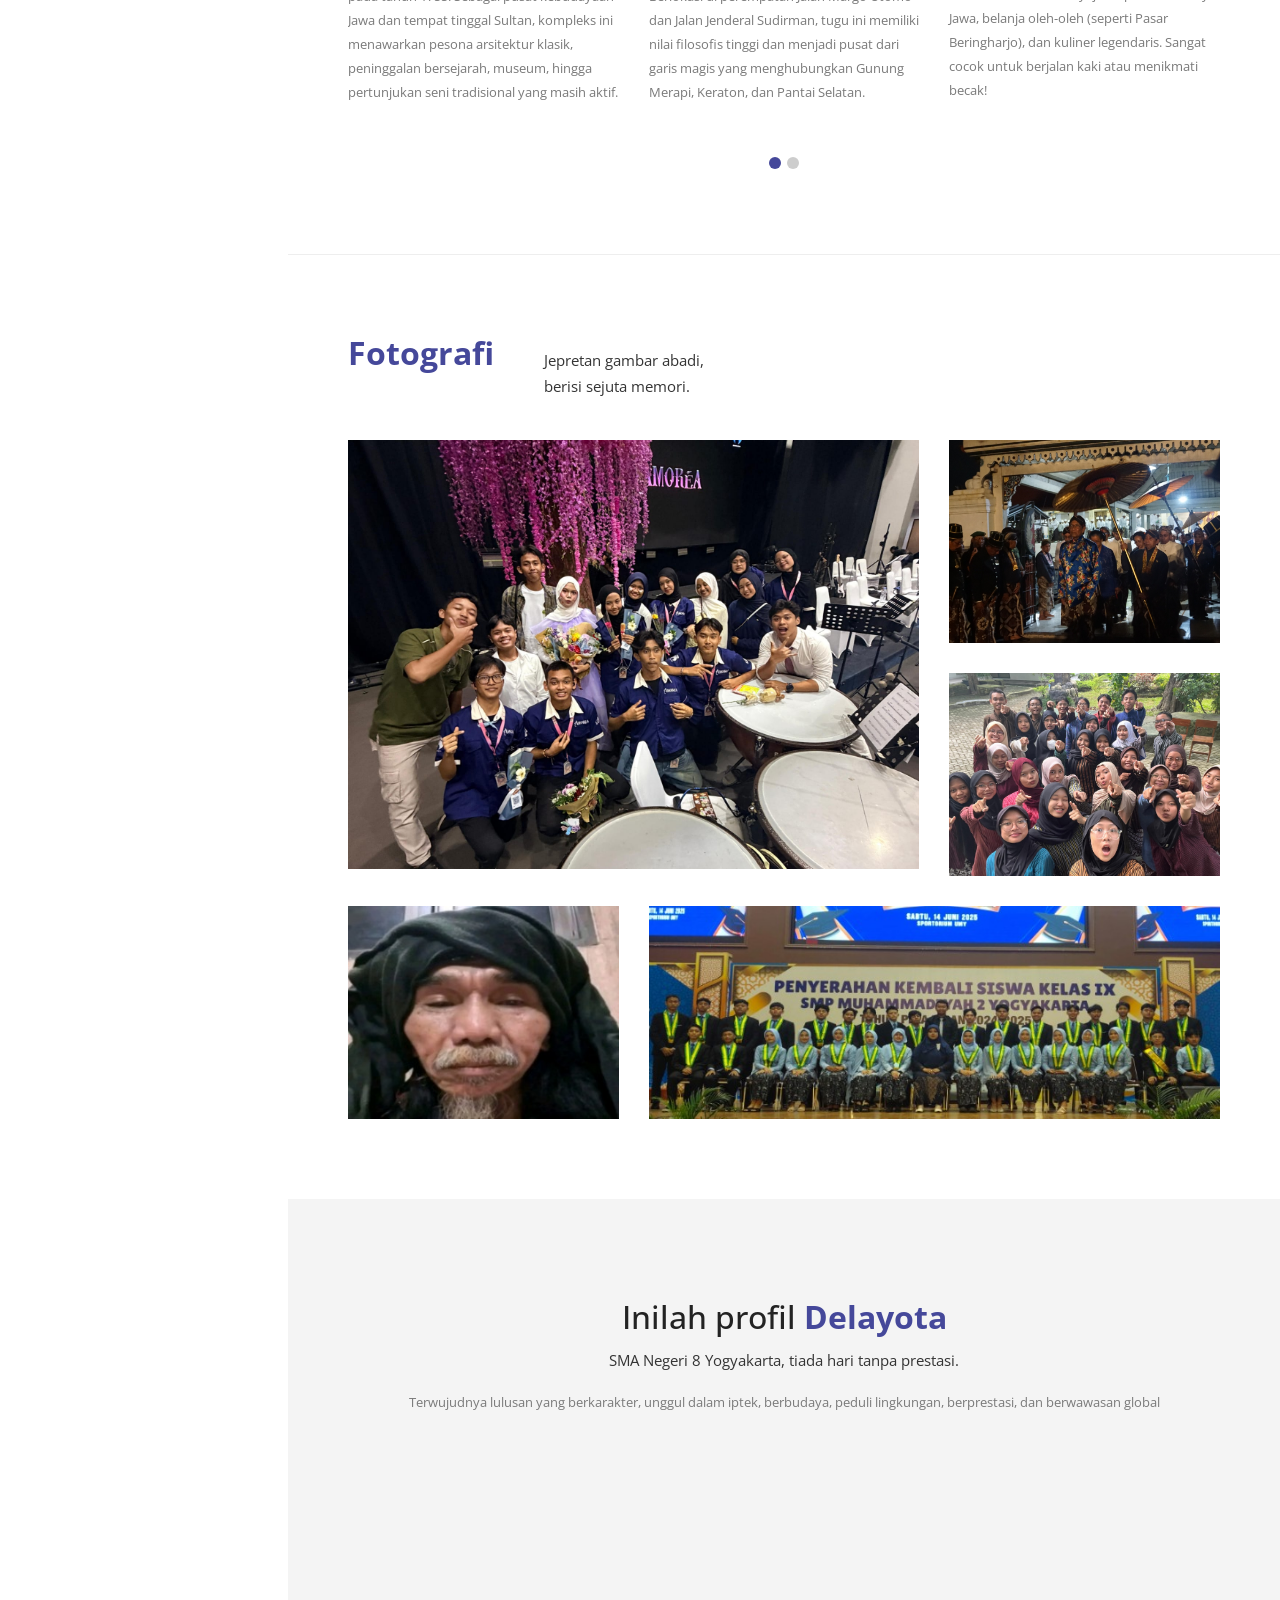
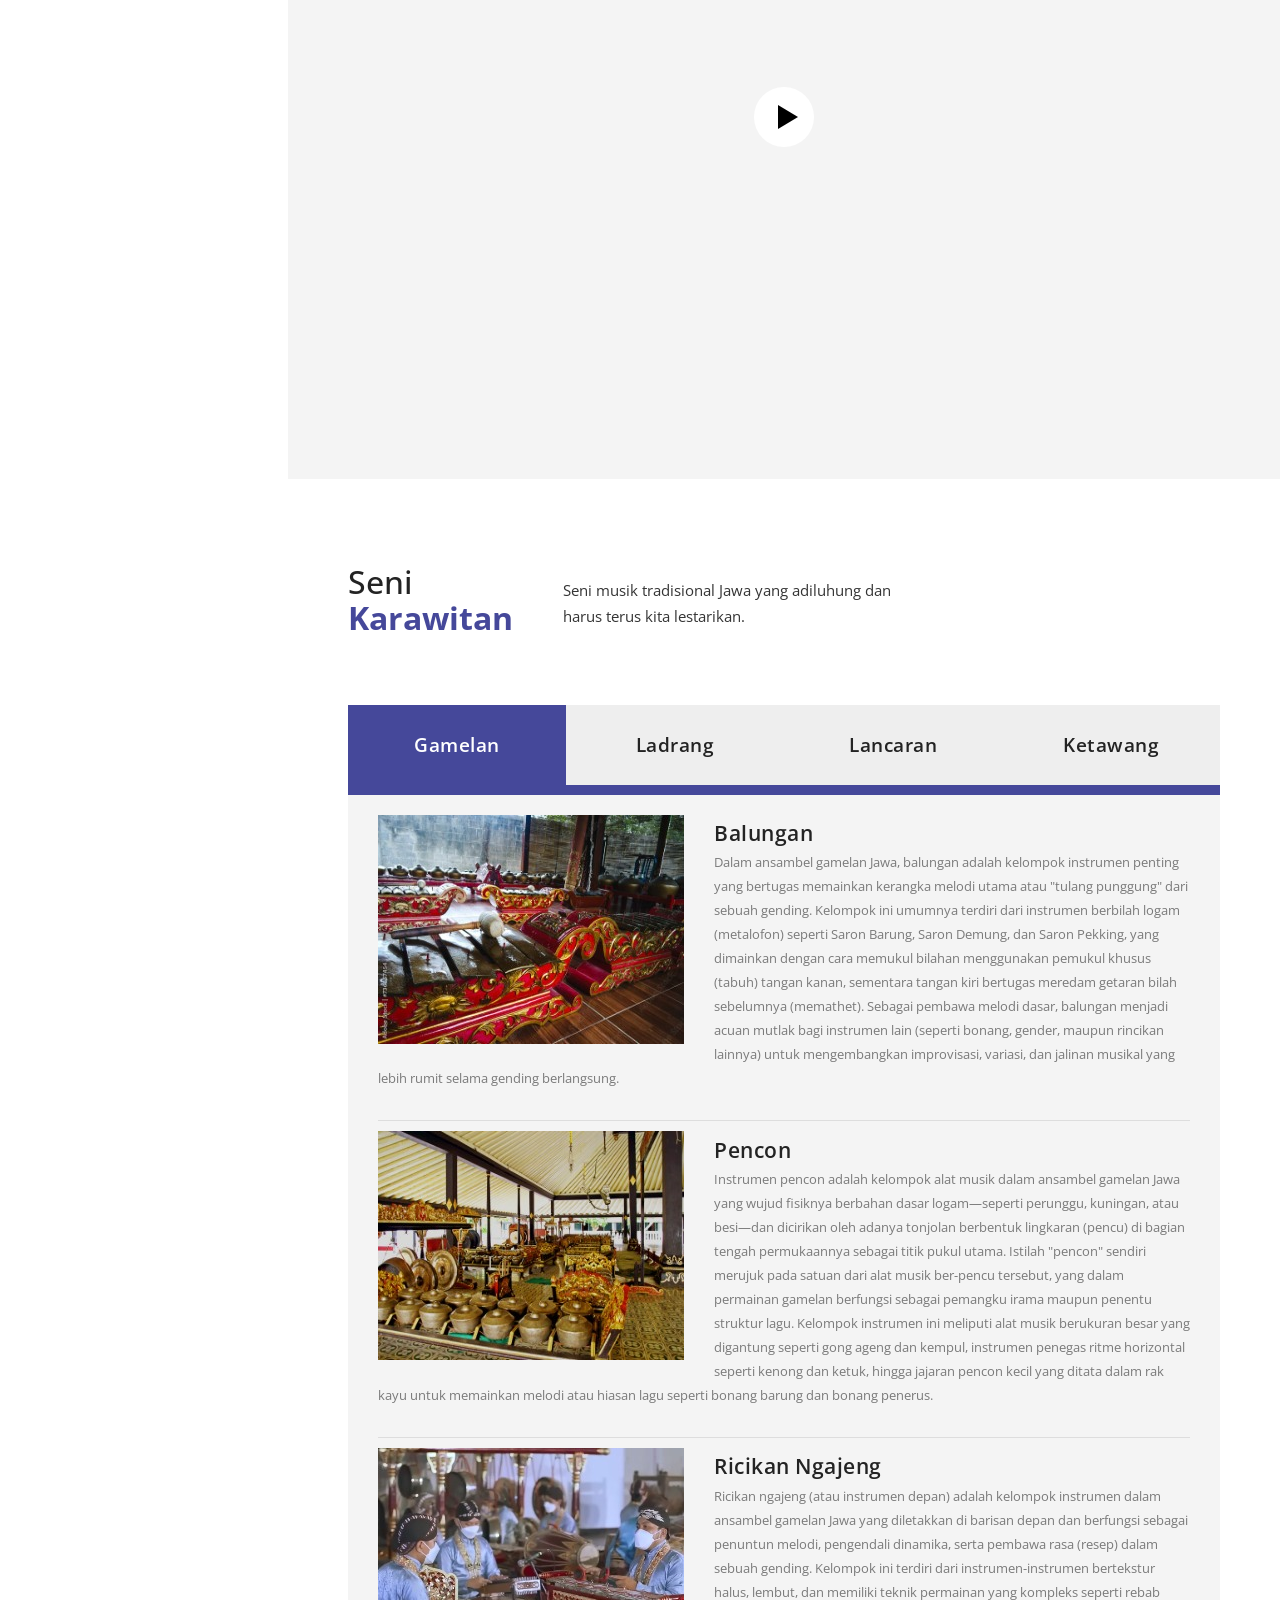
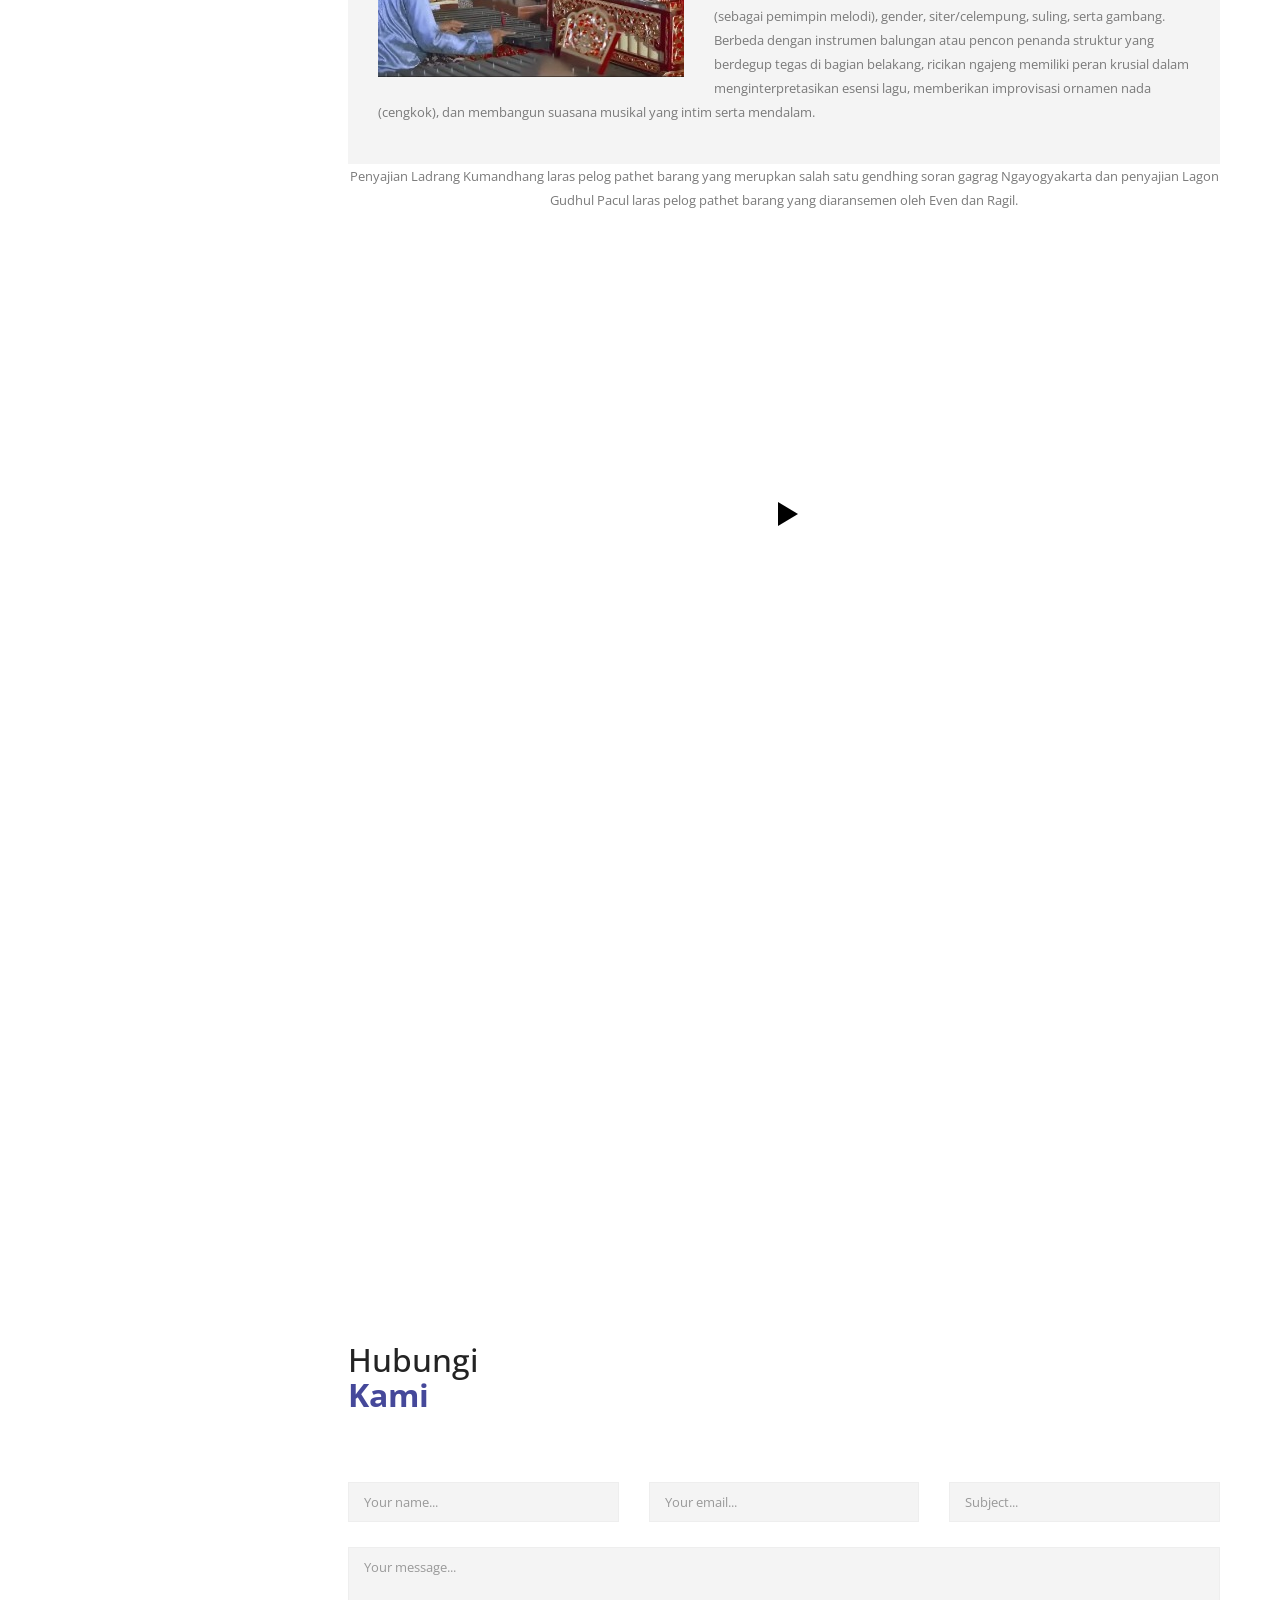
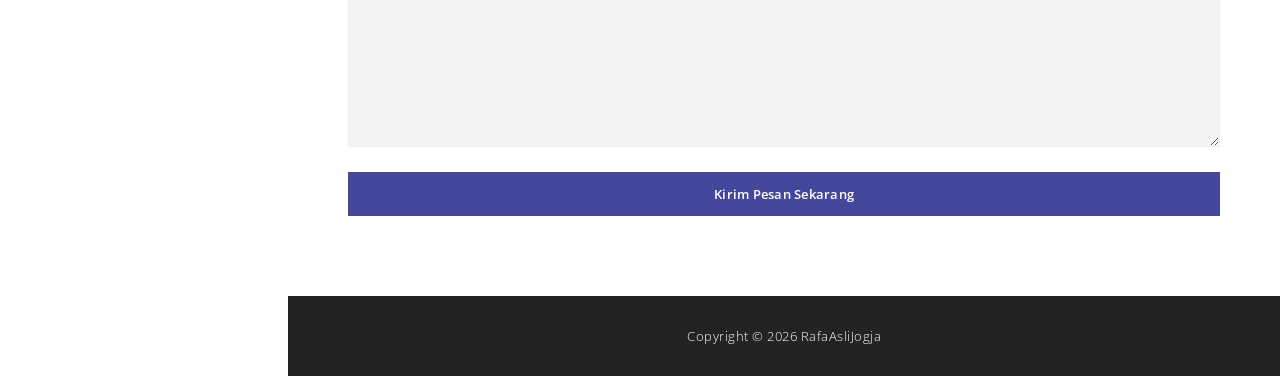
==== commit 635a8e8a: "Update index.html" ====
--- a/index.html
+++ b/index.html
@@ -483,7 +483,8 @@
                             </section> 
                         </div>
                     </div>
-                </div>				
+                </div>
+				<p>Penyajian Ladrang Kumandhang laras pelog pathet barang yang merupkan salah satu gendhing soran gagrag Ngayogyakarta dan penyajian Lagon Gudhul Pacul laras pelog pathet barang yang diaransemen oleh Even dan Ragil.</p>
                     <div class="col-md-12">
                         <div class="box-video">
                                 <div class="bt-play">Play</div>
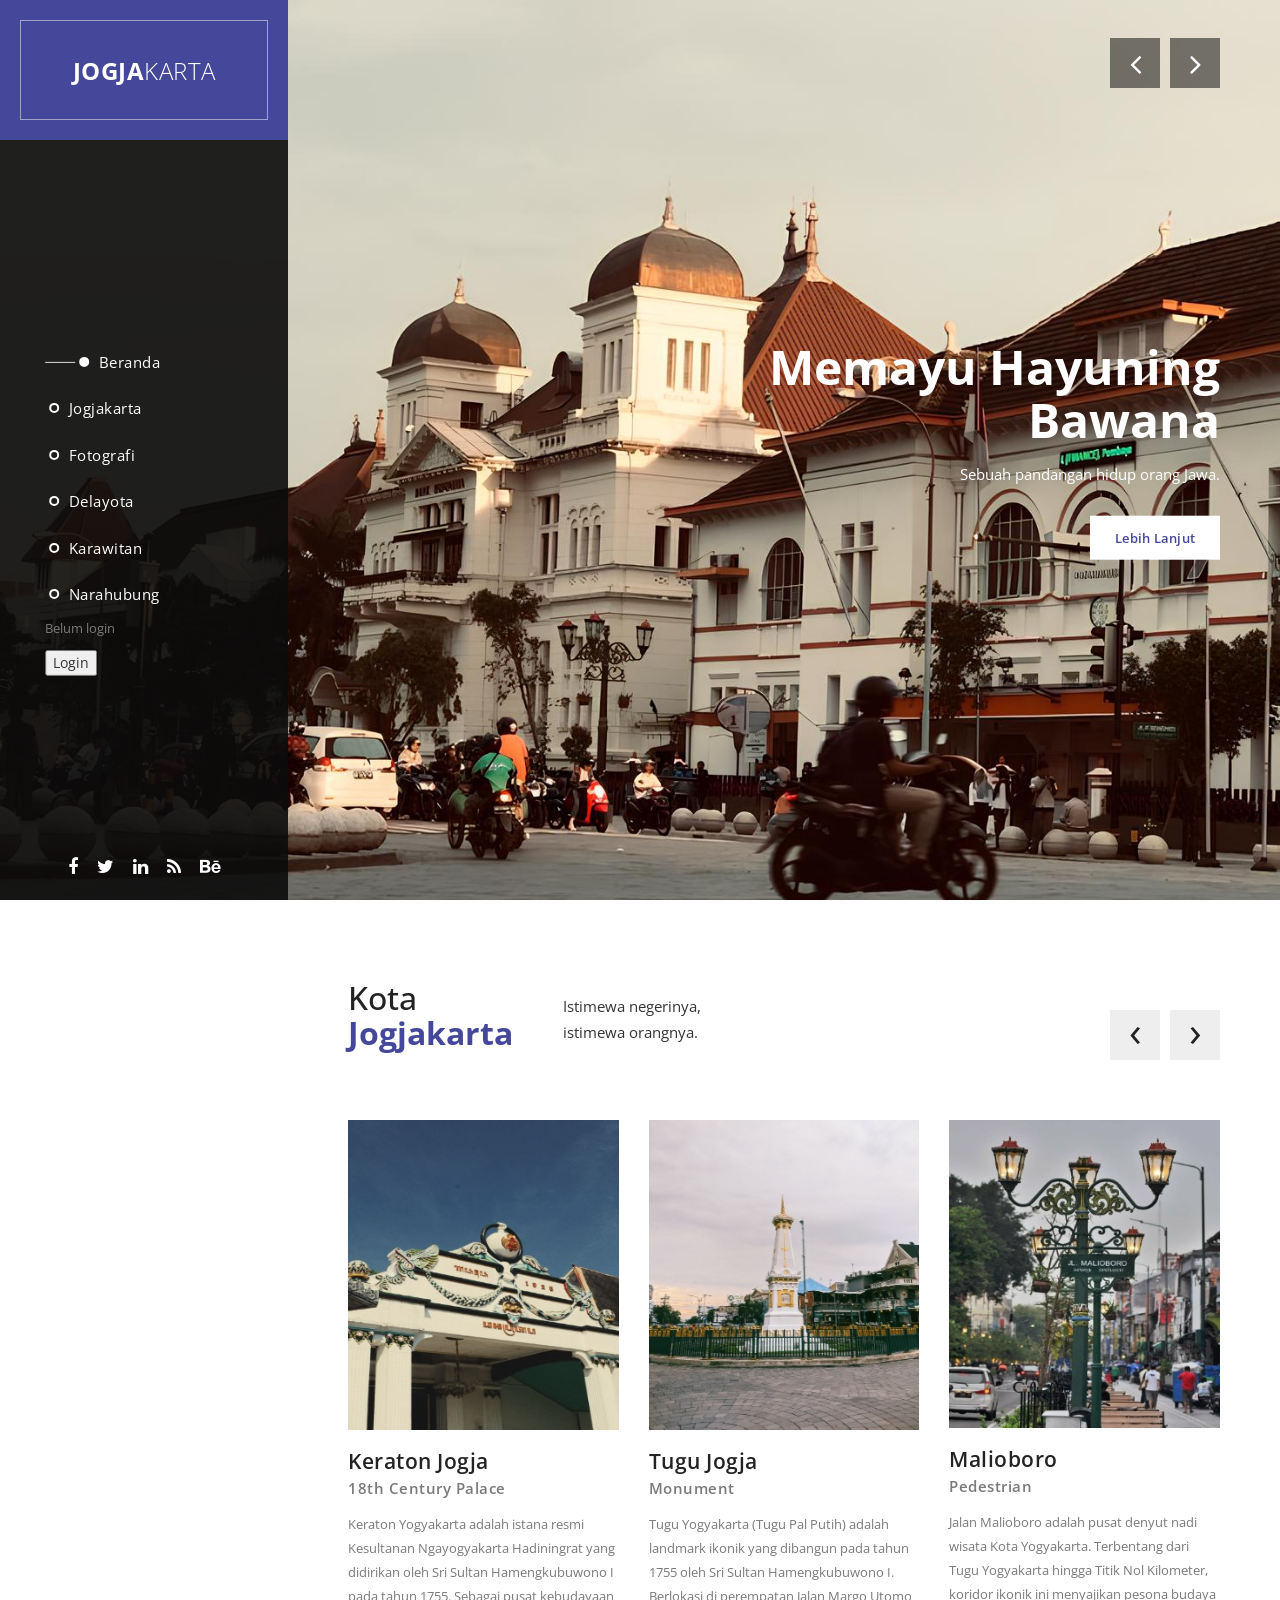
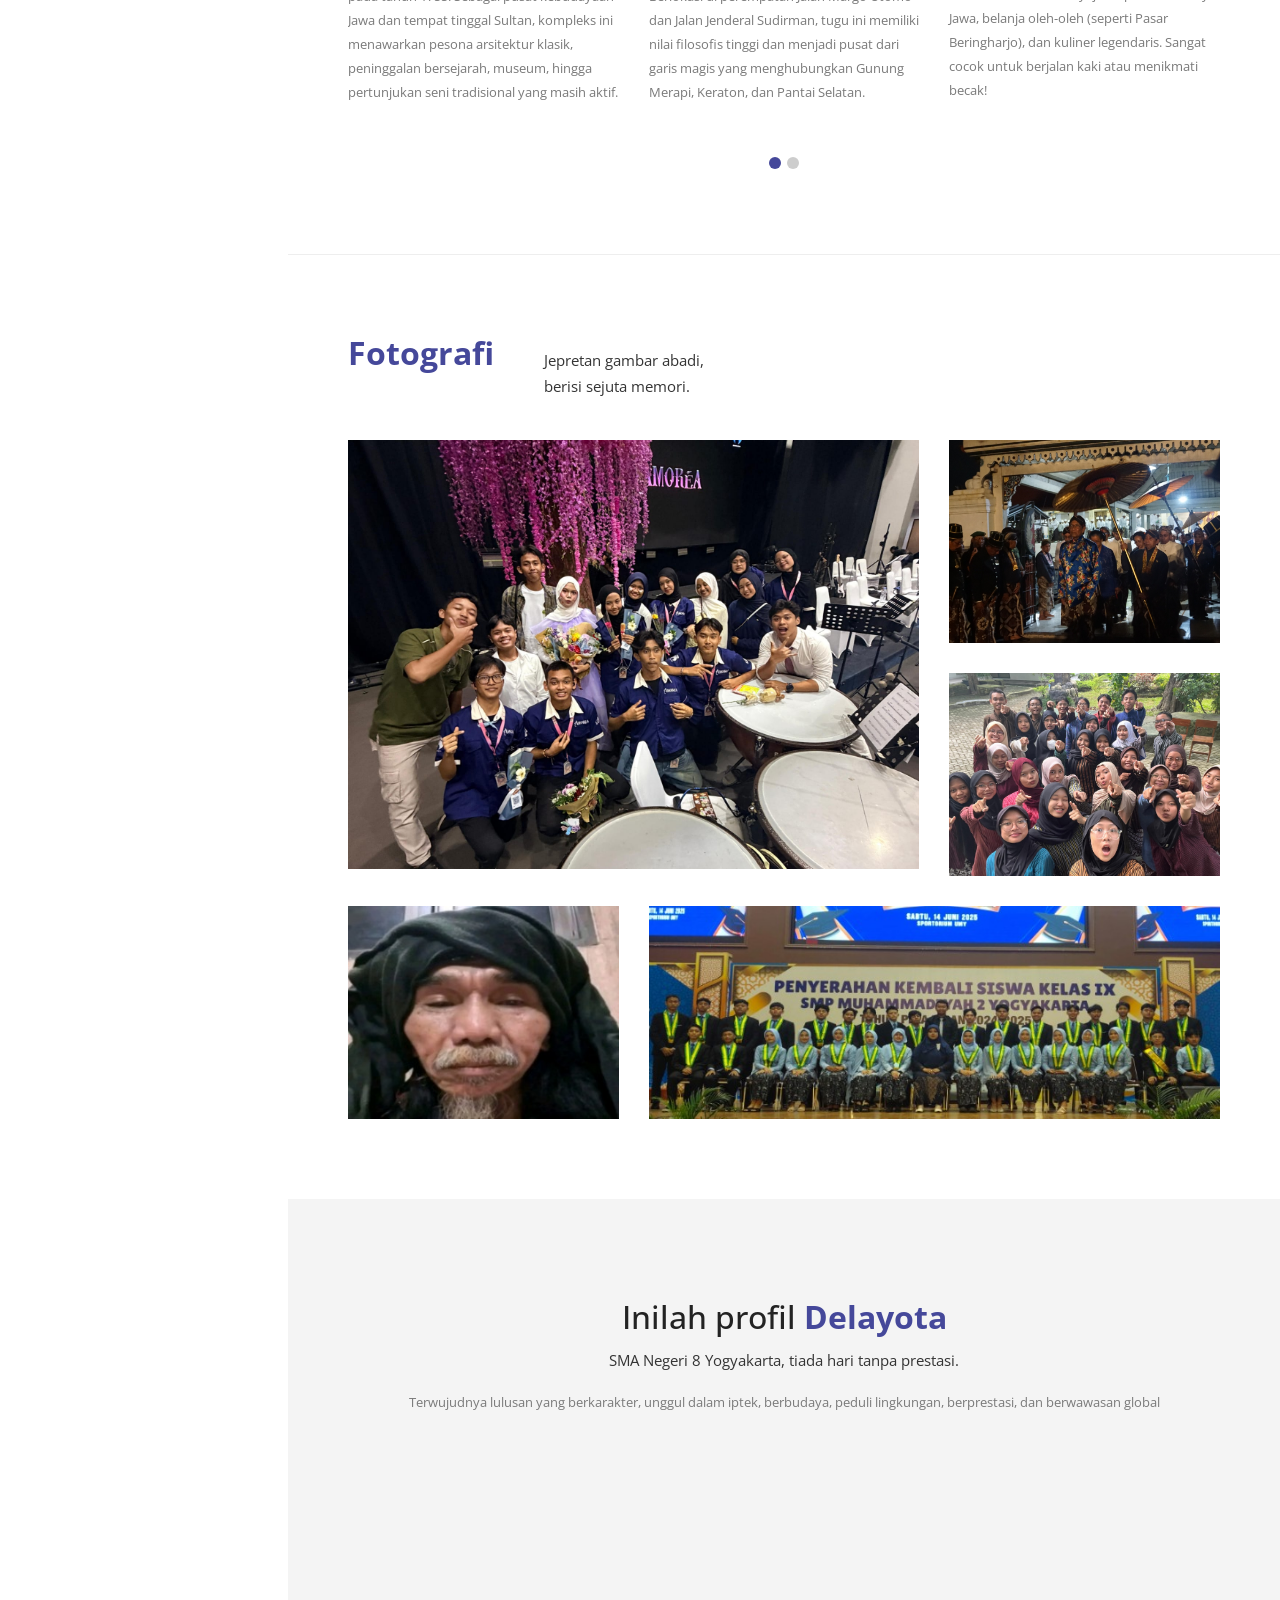
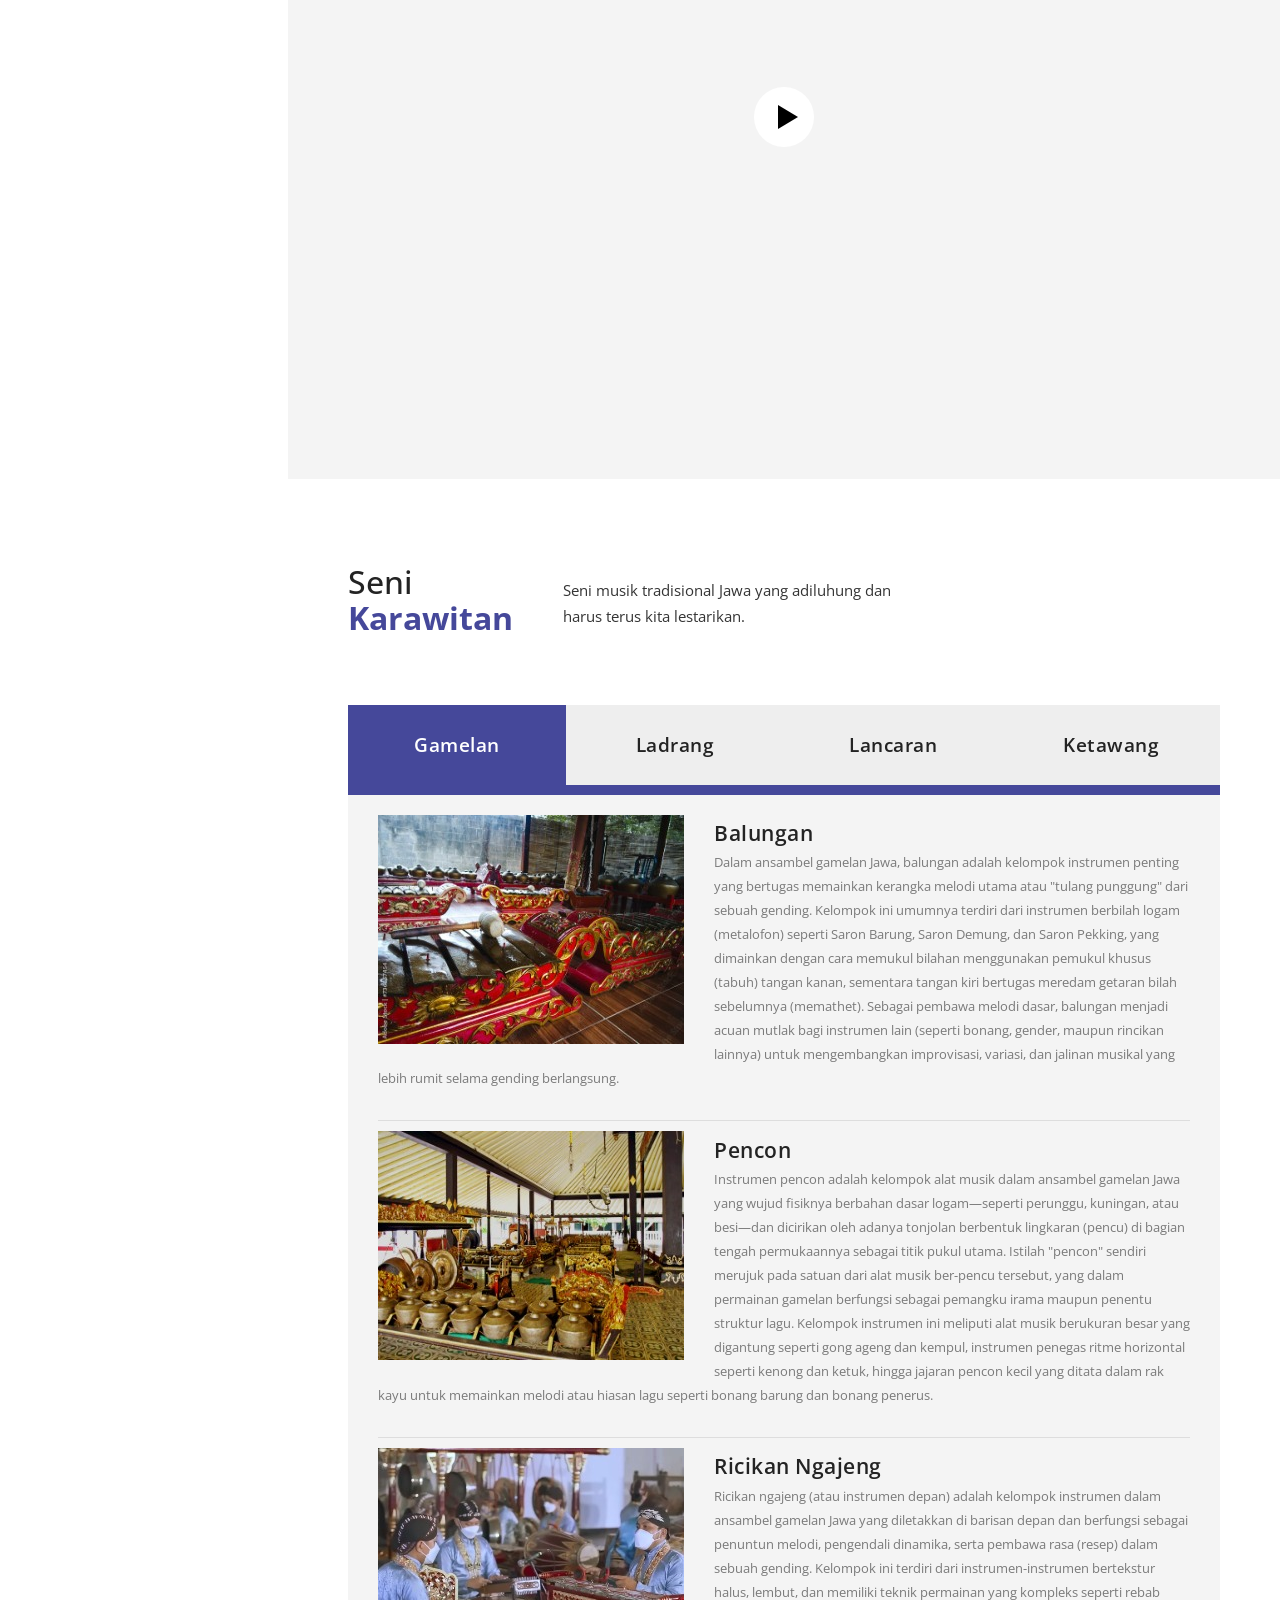
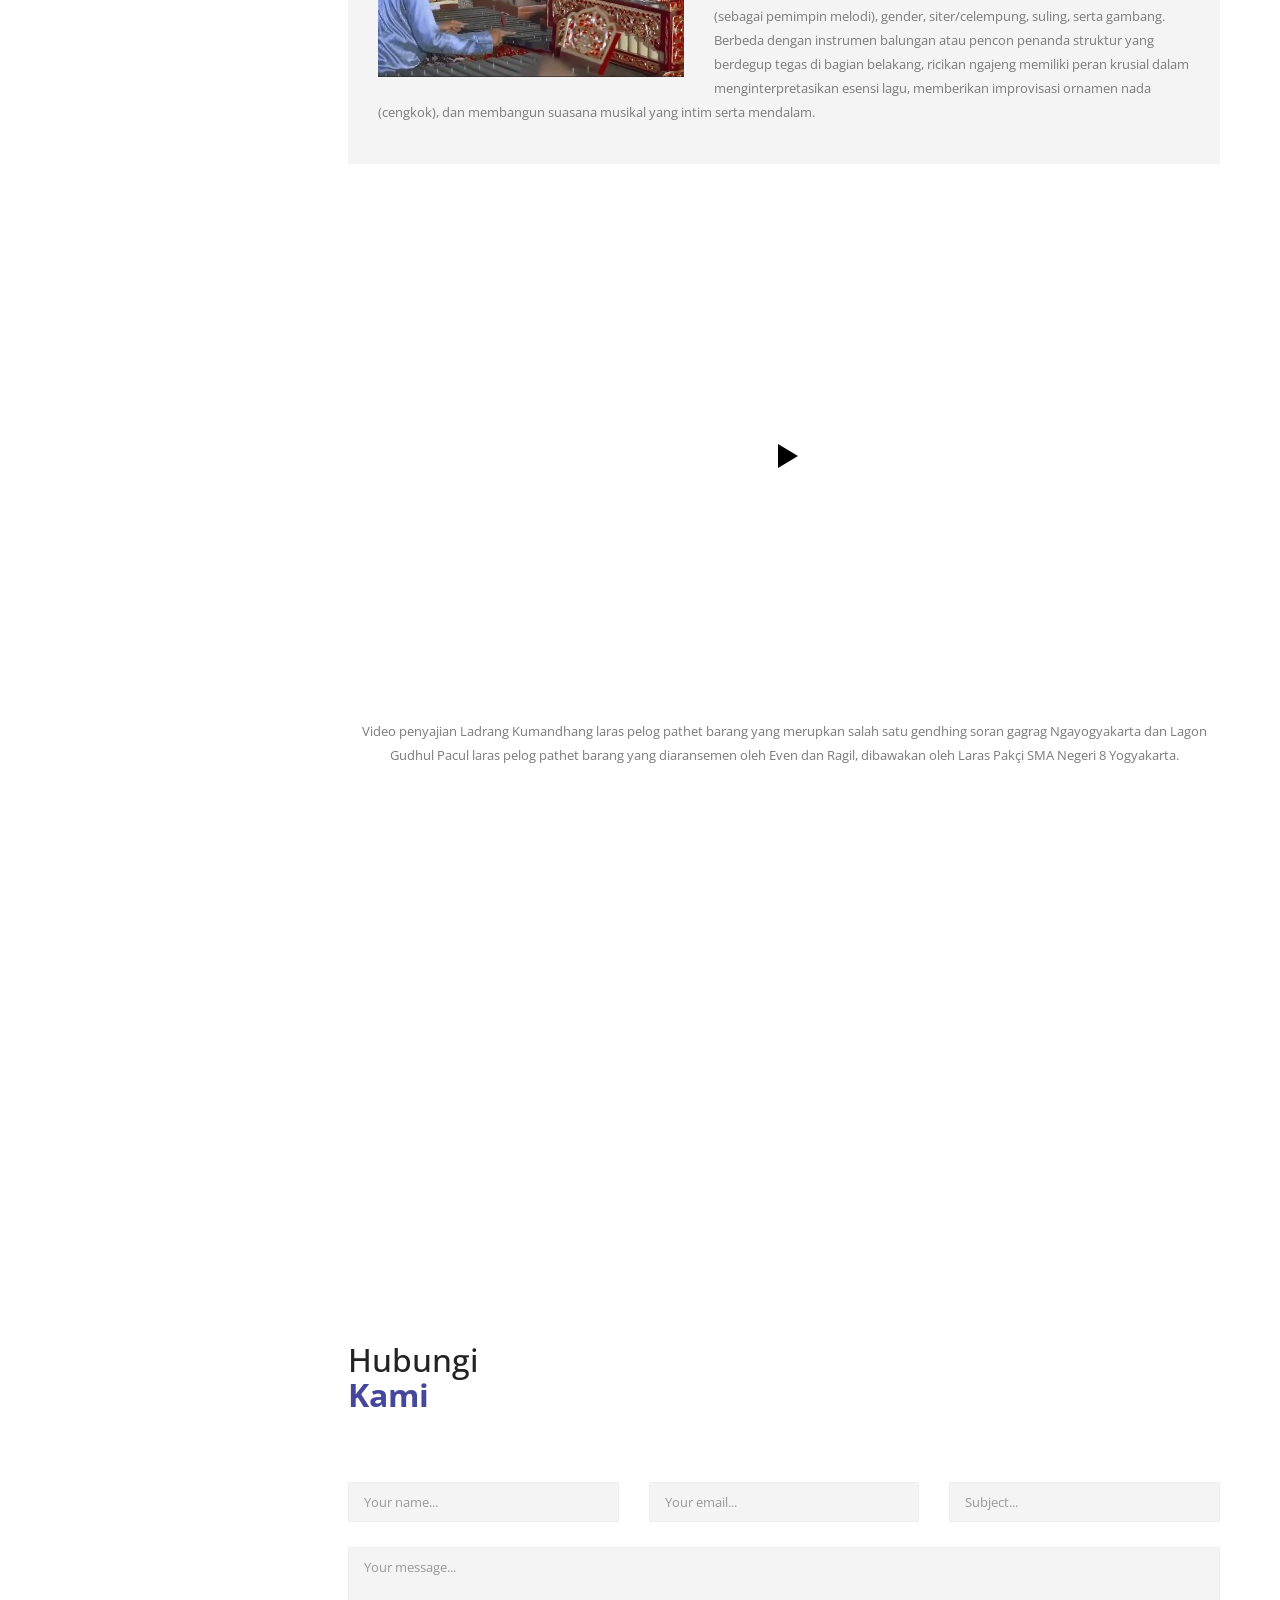
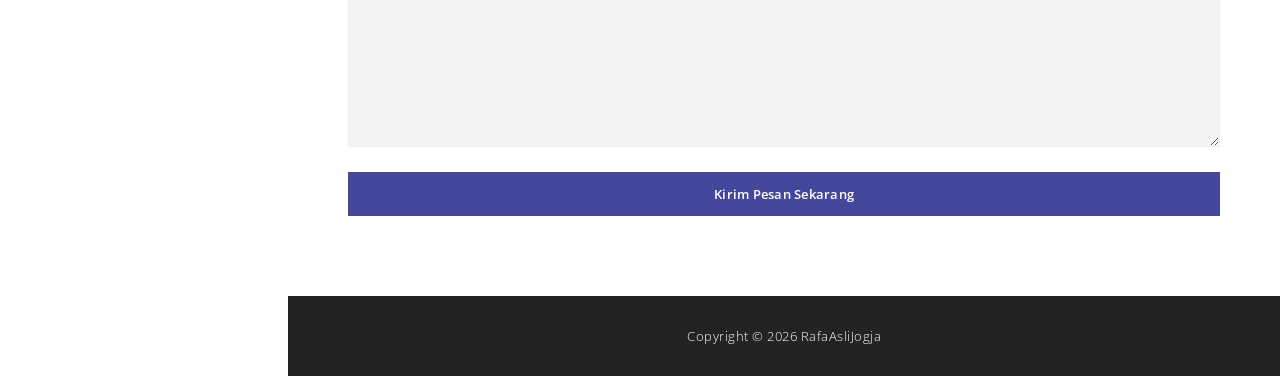
==== commit fe4b6379: "Update index.html" ====
--- a/index.html
+++ b/index.html
@@ -484,7 +484,7 @@
                         </div>
                     </div>
                 </div>
-				<p>Penyajian Ladrang Kumandhang laras pelog pathet barang yang merupkan salah satu gendhing soran gagrag Ngayogyakarta dan penyajian Lagon Gudhul Pacul laras pelog pathet barang yang diaransemen oleh Even dan Ragil.</p>
+		
                     <div class="col-md-12">
                         <div class="box-video">
                                 <div class="bt-play">Play</div>
@@ -493,6 +493,9 @@
                             </div>
                         </div>
                     </div>
+				<div class="text-content">
+				 <p>Video penyajian Ladrang Kumandhang laras pelog pathet barang yang merupkan salah satu gendhing soran gagrag Ngayogyakarta dan Lagon Gudhul Pacul laras pelog pathet barang yang diaransemen oleh Even dan Ragil, dibawakan oleh Laras Pakçi SMA Negeri 8 Yogyakarta.</p>
+				</div>
             </section>
             <section id="contact" class="content-section">
                 <div id="map">
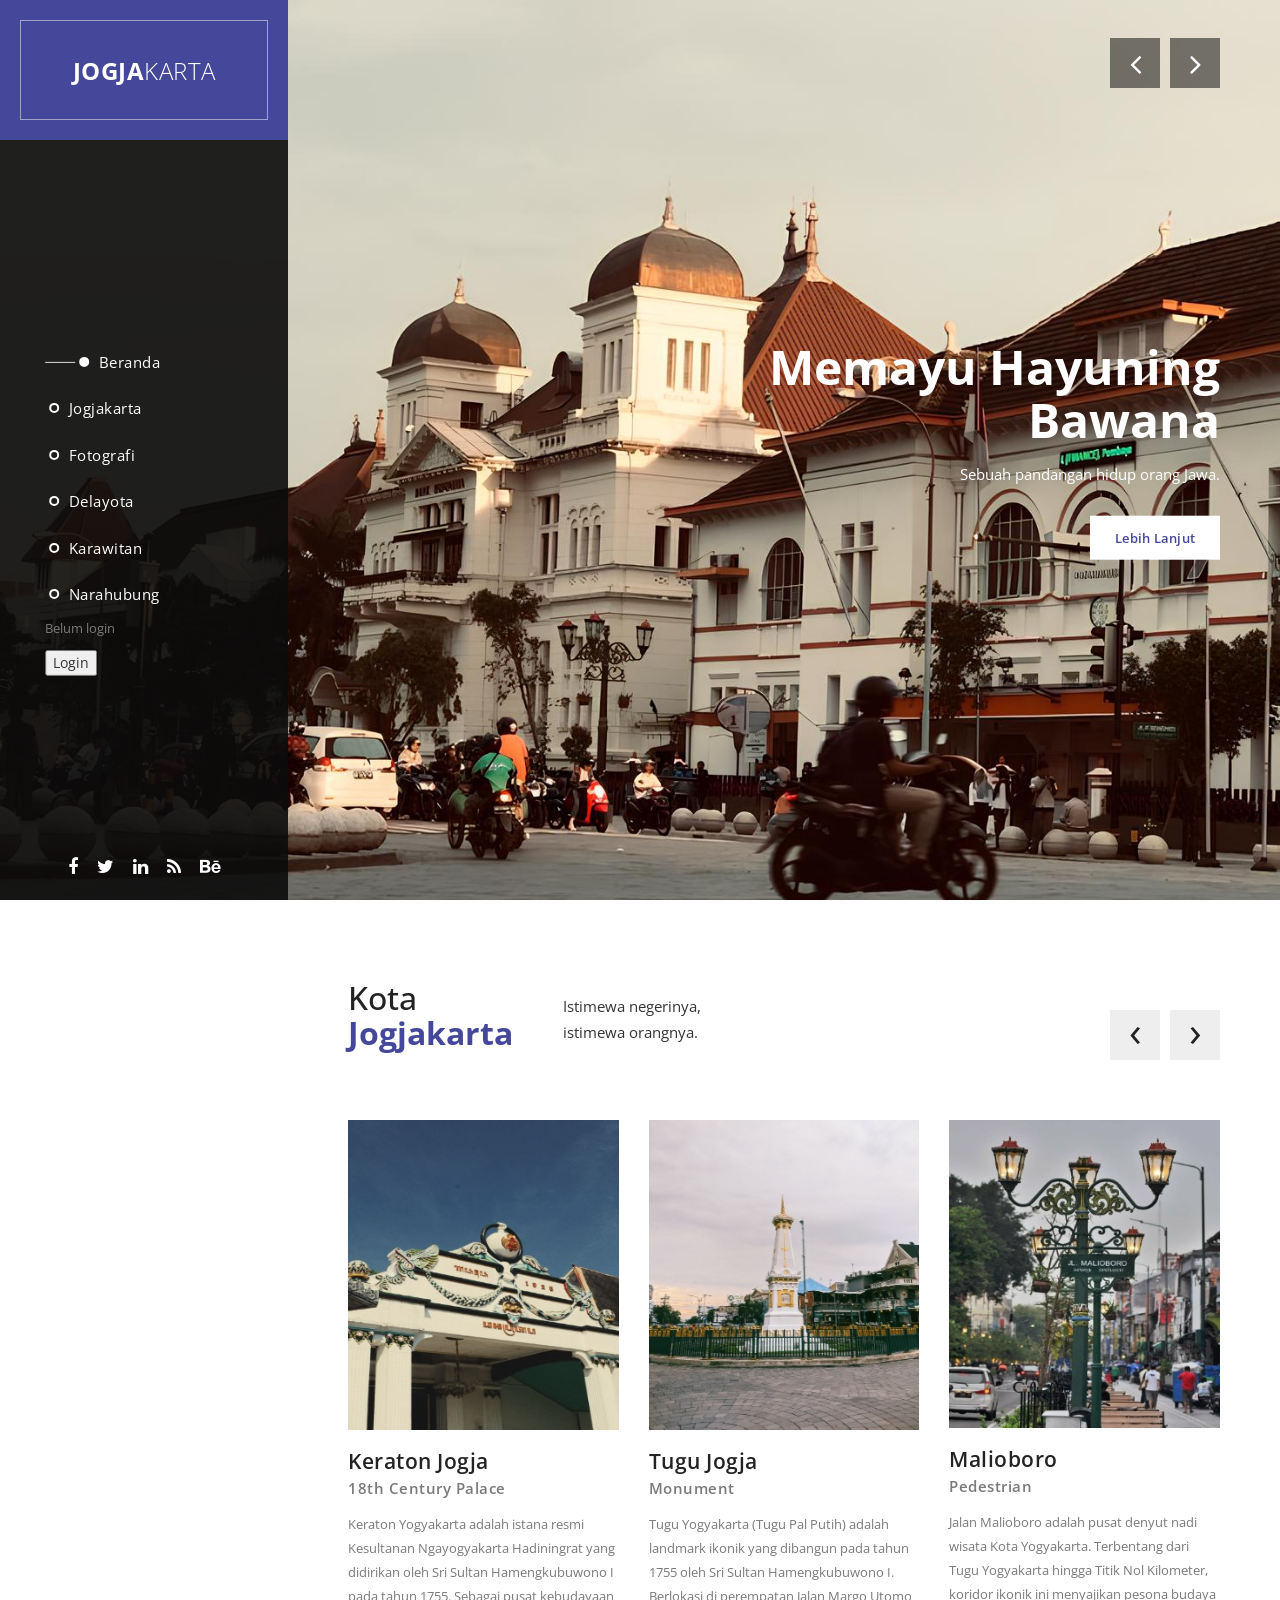
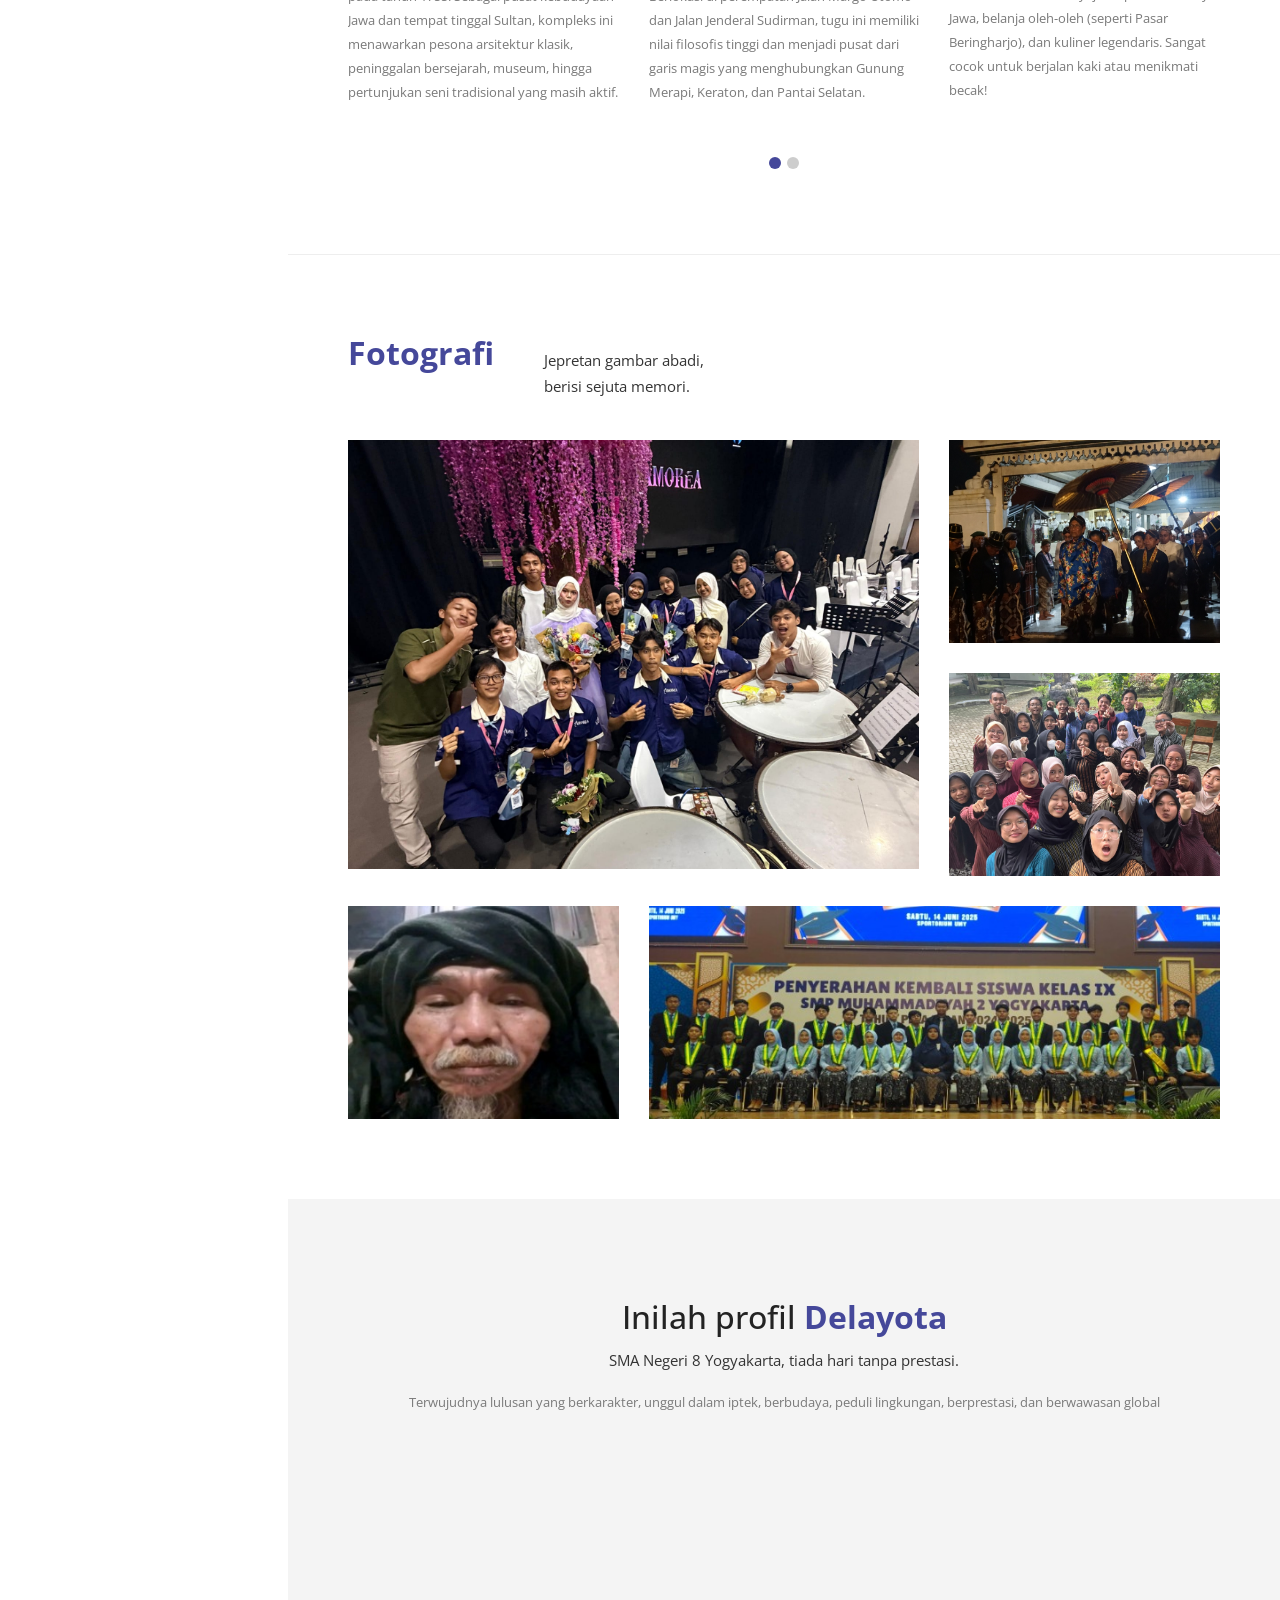
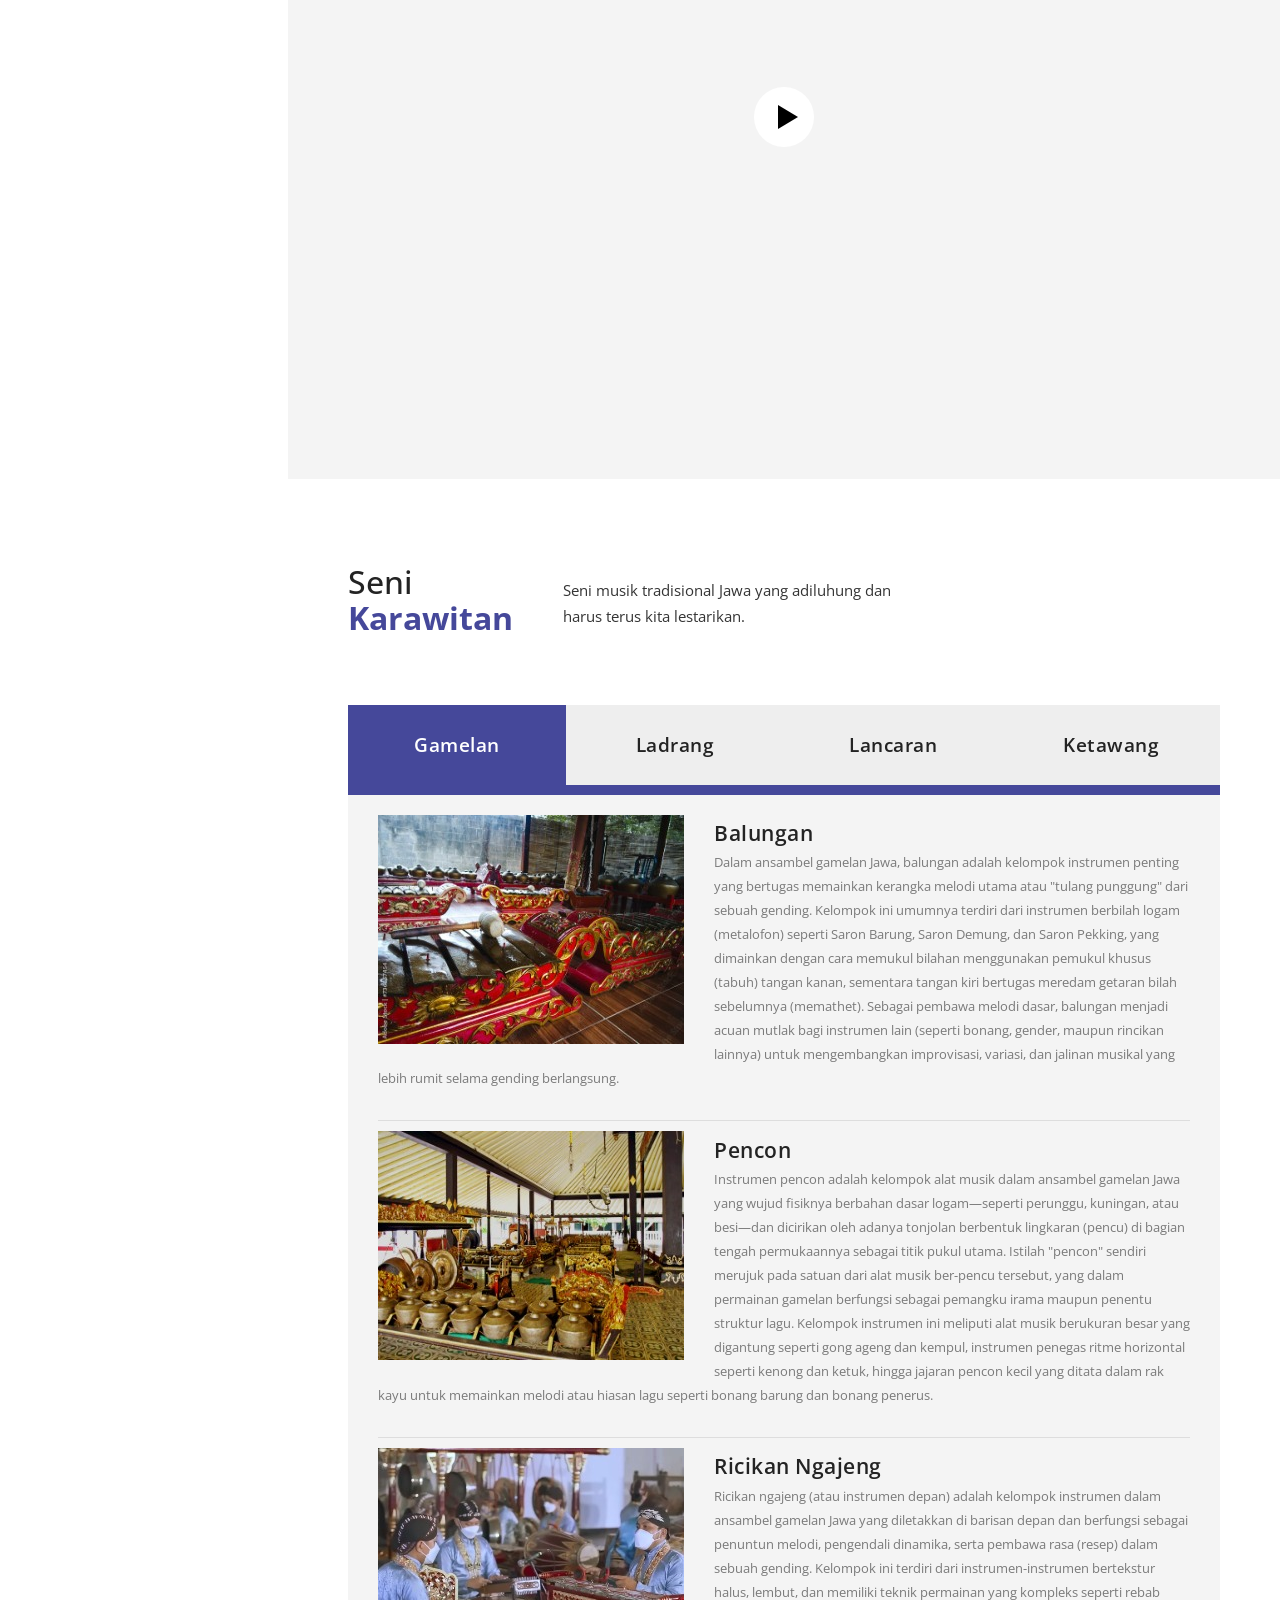
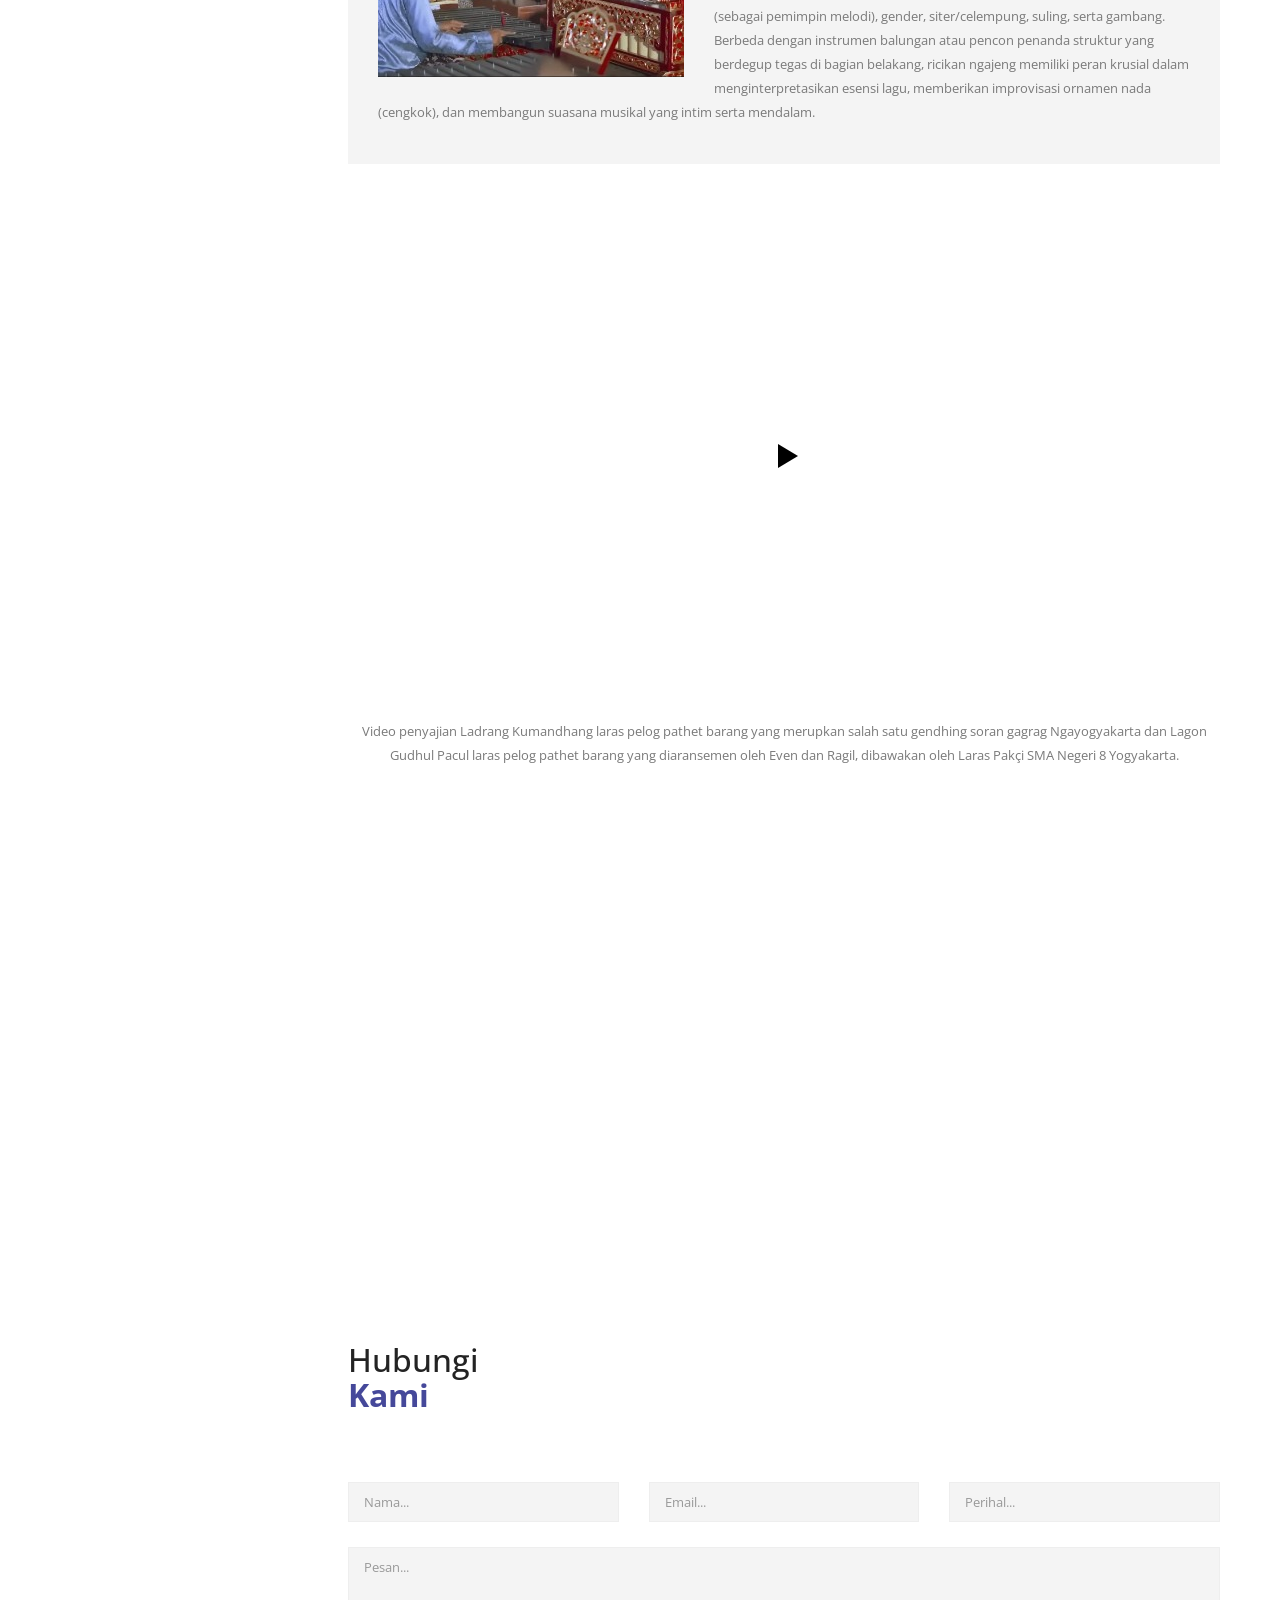
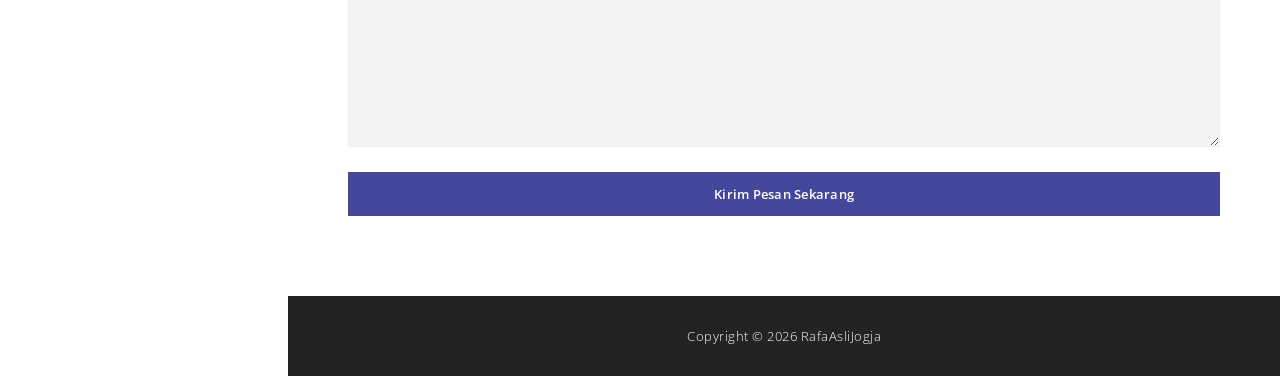
==== commit bb1ad10d: "Update index.html" ====
--- a/index.html
+++ b/index.html
@@ -519,22 +519,22 @@
                             <div class="row">
                                 <div class="col-md-4">
                                   <fieldset>
-                                    <input name="name" type="text" class="form-control" id="name" placeholder="Your name..." required="">
+                                    <input name="name" type="text" class="form-control" id="name" placeholder="Nama..." required="">
                                   </fieldset>
                                 </div>
                                 <div class="col-md-4">
                                   <fieldset>
-                                    <input name="email" type="email" class="form-control" id="email" placeholder="Your email..." required="">
+                                    <input name="email" type="email" class="form-control" id="email" placeholder="Email..." required="">
                                   </fieldset>
                                 </div>
                                  <div class="col-md-4">
                                   <fieldset>
-                                    <input name="subject" type="text" class="form-control" id="subject" placeholder="Subject..." required="">
+                                    <input name="subject" type="text" class="form-control" id="subject" placeholder="Perihal..." required="">
                                   </fieldset>
                                 </div>
                                 <div class="col-md-12">
                                   <fieldset>
-                                    <textarea name="message" rows="6" class="form-control" id="message" placeholder="Your message..." required=""></textarea>
+                                    <textarea name="message" rows="6" class="form-control" id="message" placeholder="Pesan..." required=""></textarea>
                                   </fieldset>
                                 </div>
                                 <div class="col-md-12">
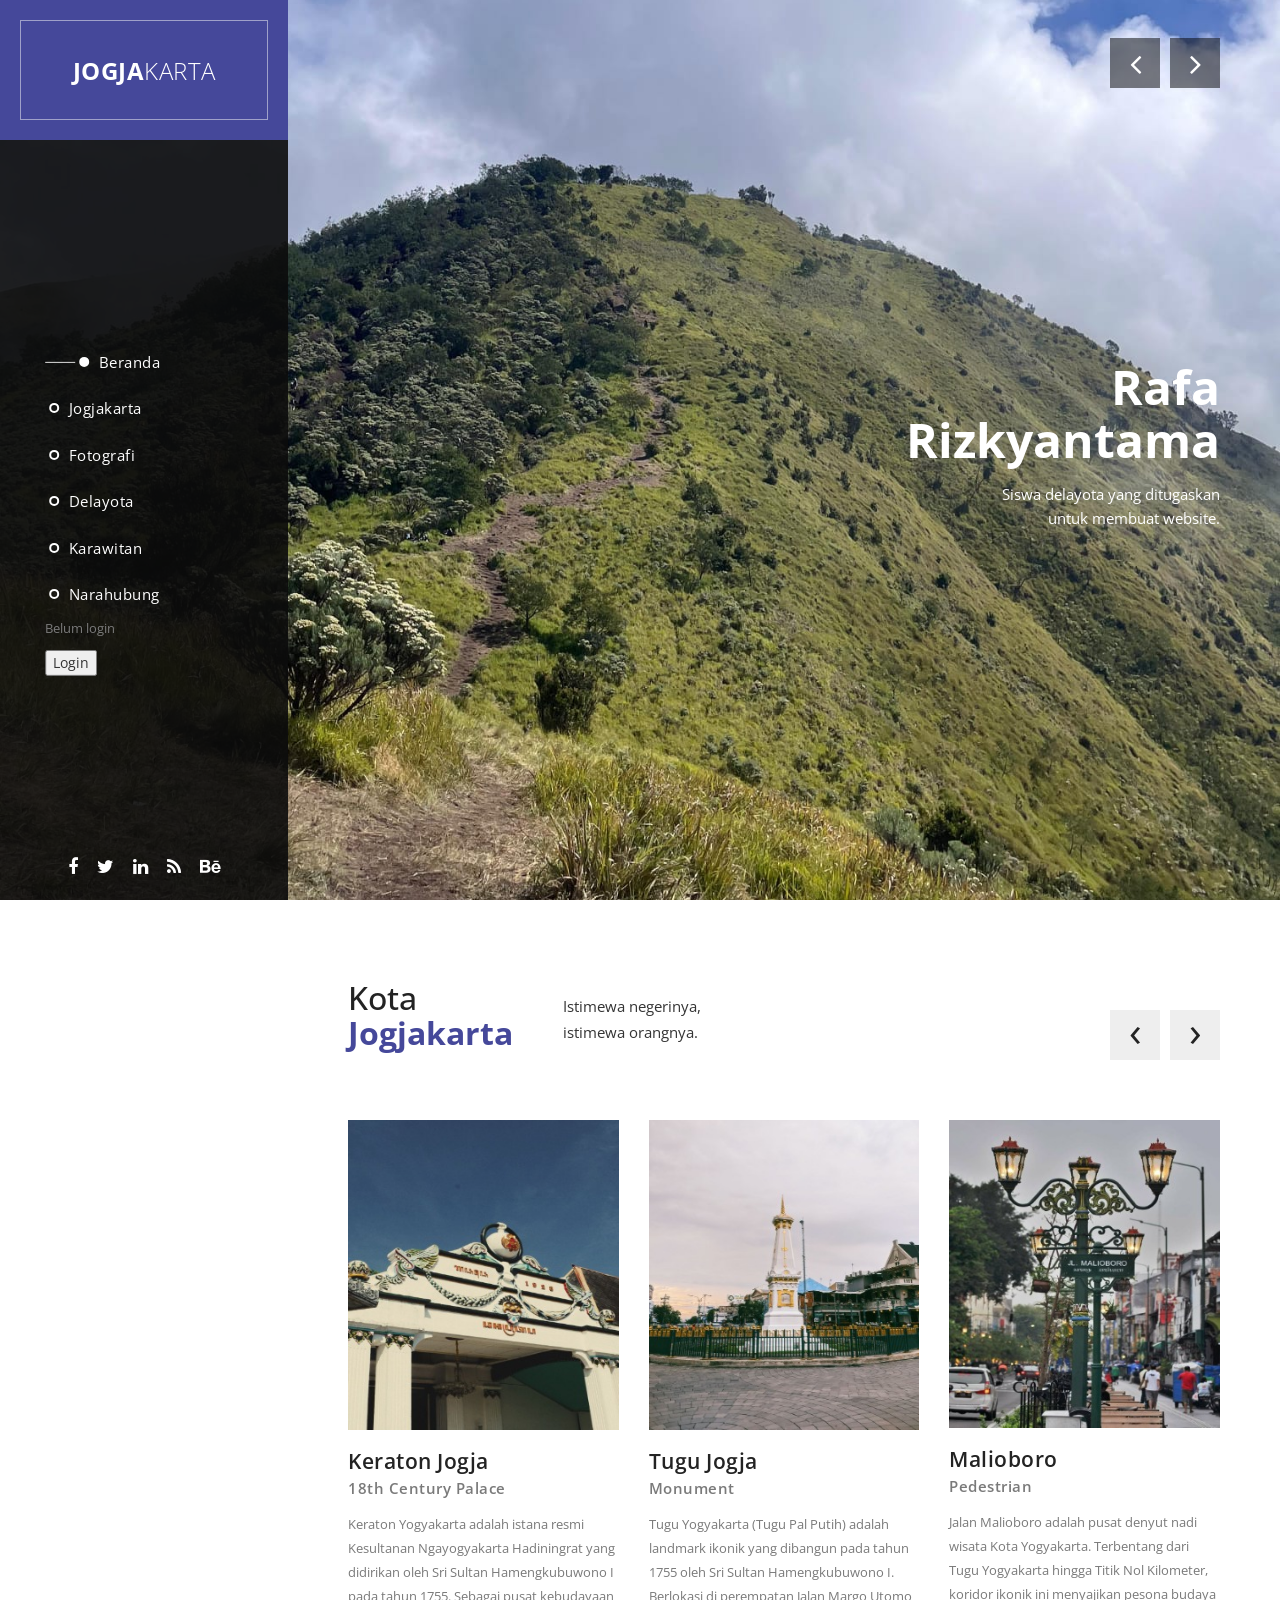
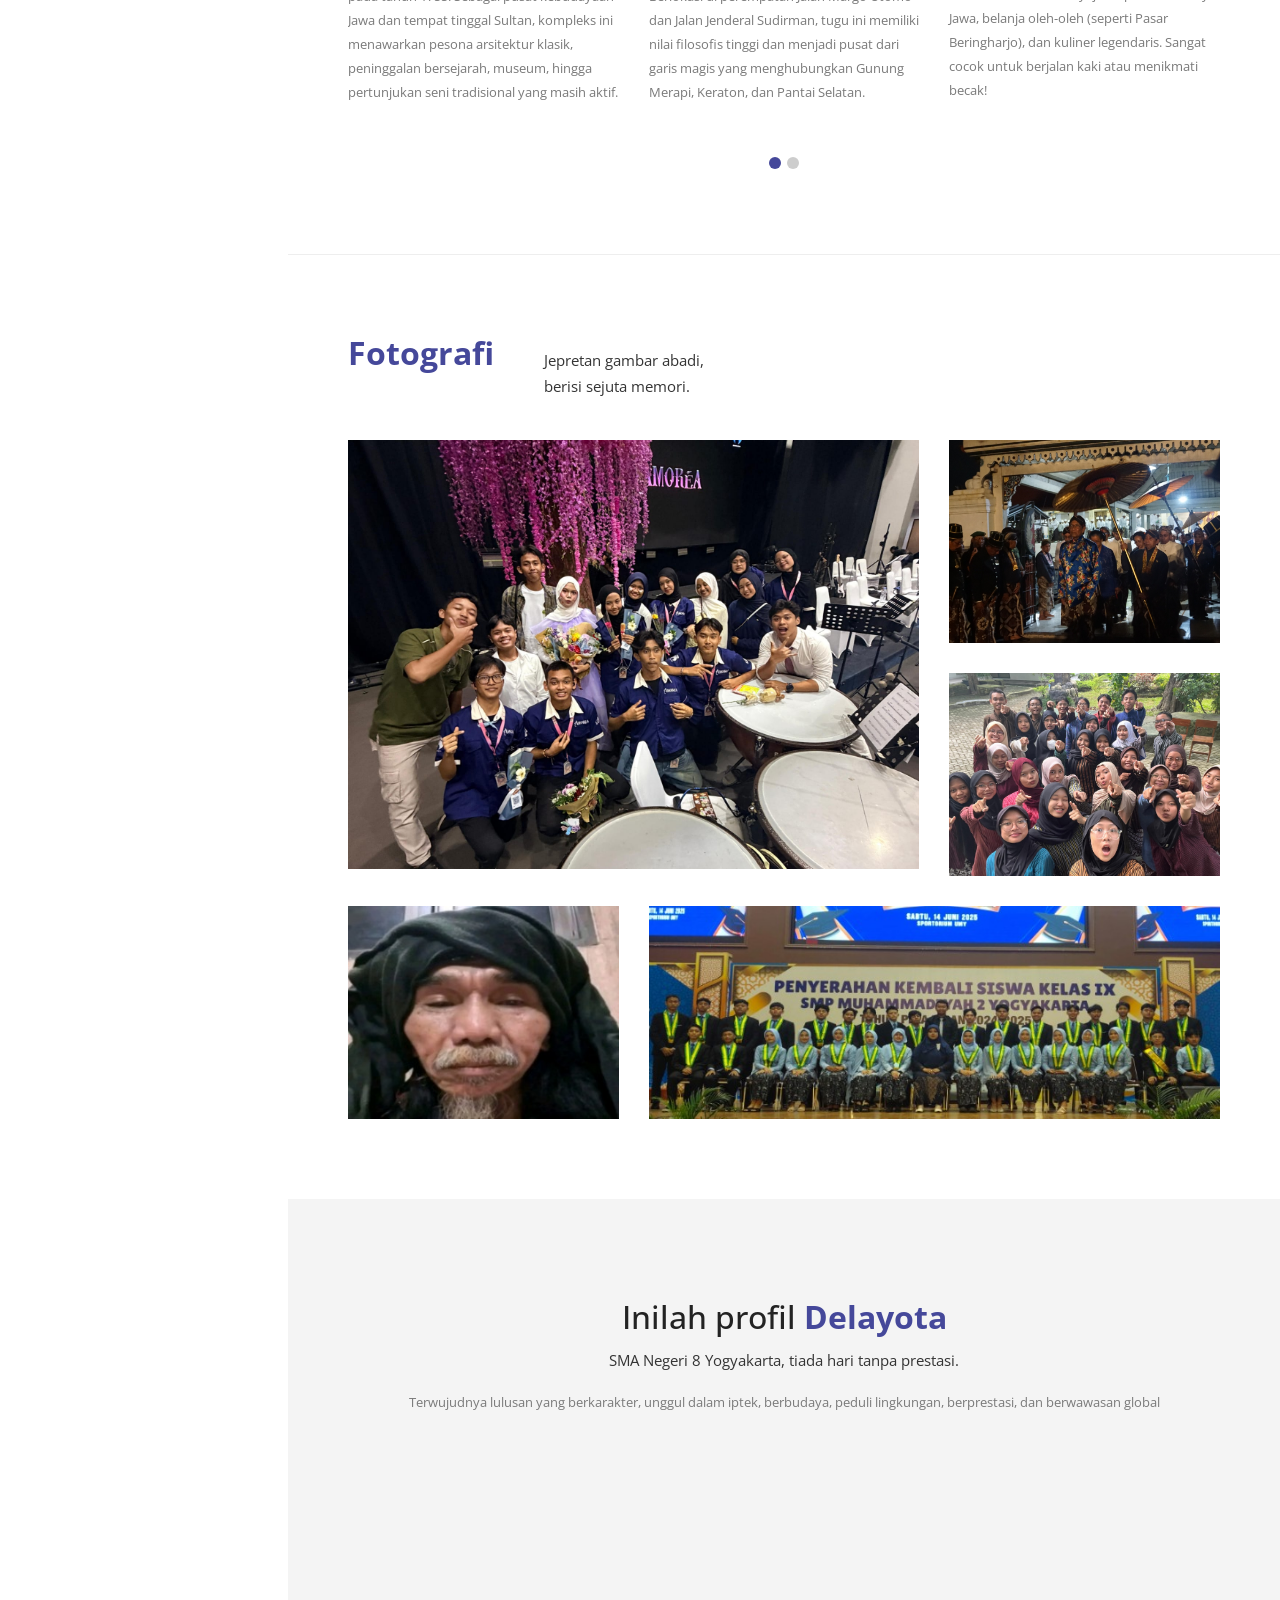
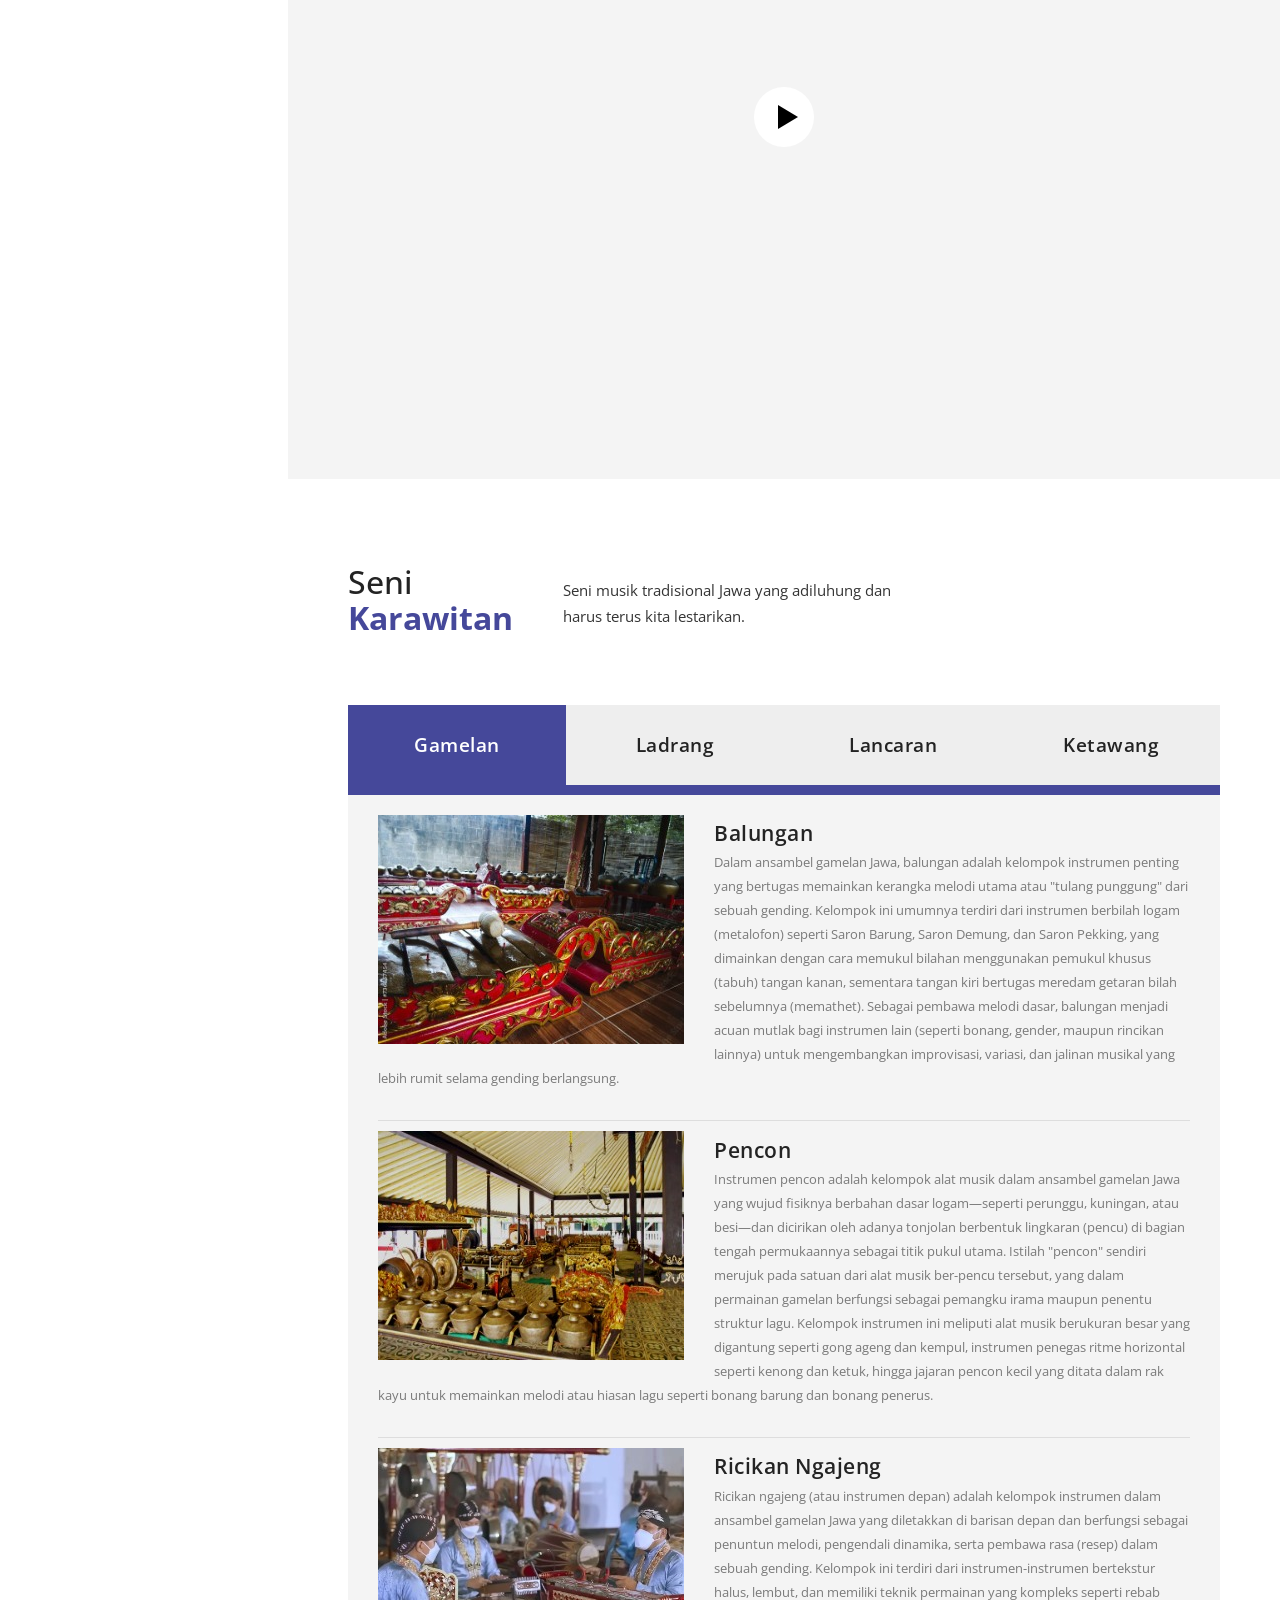
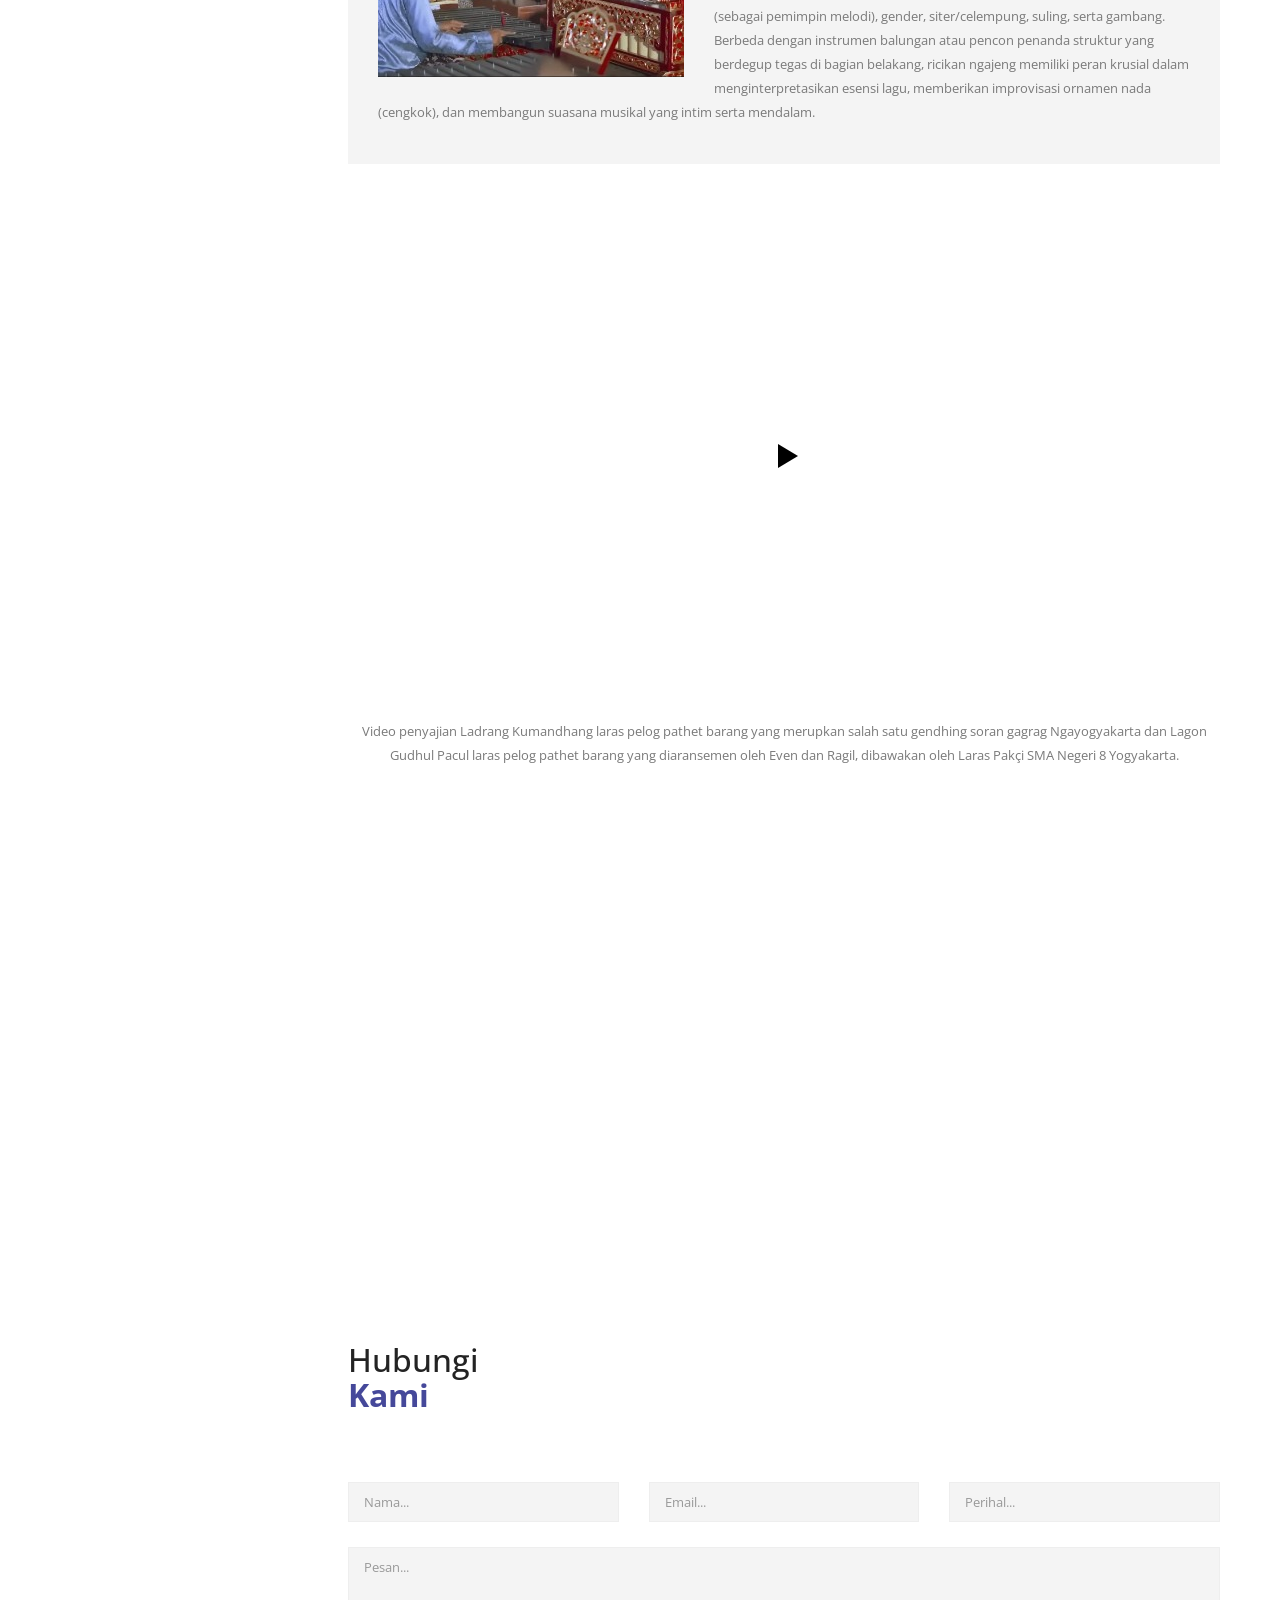
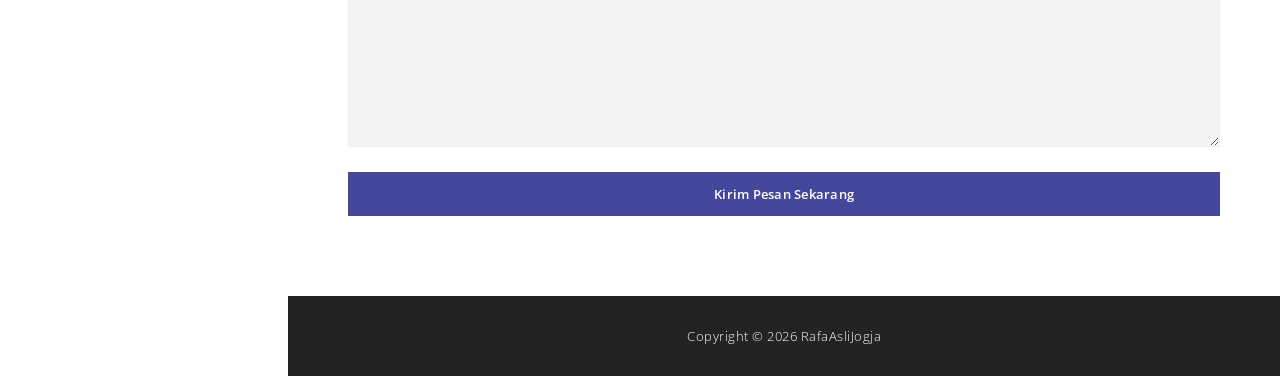
==== commit 632644fb: "Update index.html" ====
--- a/index.html
+++ b/index.html
@@ -123,9 +123,7 @@
                           <h1>Rafa<br>Rizkyantama</h1>
                           <p>Siswa delayota yang ditugaskan
 							  <br>untuk membuat website.</p>
-                          <div class="white-button button">
-                              <a href="#featured">Lebih lanjut</a>
-                          </div>
+                          
                         </div>
                         </div>
                     </div>
@@ -139,10 +137,7 @@
                         <div>
                           <h1>Memayu Hayuning<br>Bawana</h1>
                           <p>Sebuah pandangan hidup orang Jawa.</p>
-                          
-                          <div class="white-button button">
-                              <a href="#featured">Lebih lanjut</a>
-                          </div>
+                         
                         </div>
                         </div>
                     </div>
@@ -156,10 +151,7 @@
                         <div>
                           <h1>Delayota</h1>
                           <p>Sekolahku tercinta</p>
-                          
-                          <div class="white-button button">
-                              <a href="#featured">Lebih lanjut</a>
-                          </div>
+                         
                         </div>
                         </div>
                     </div>
